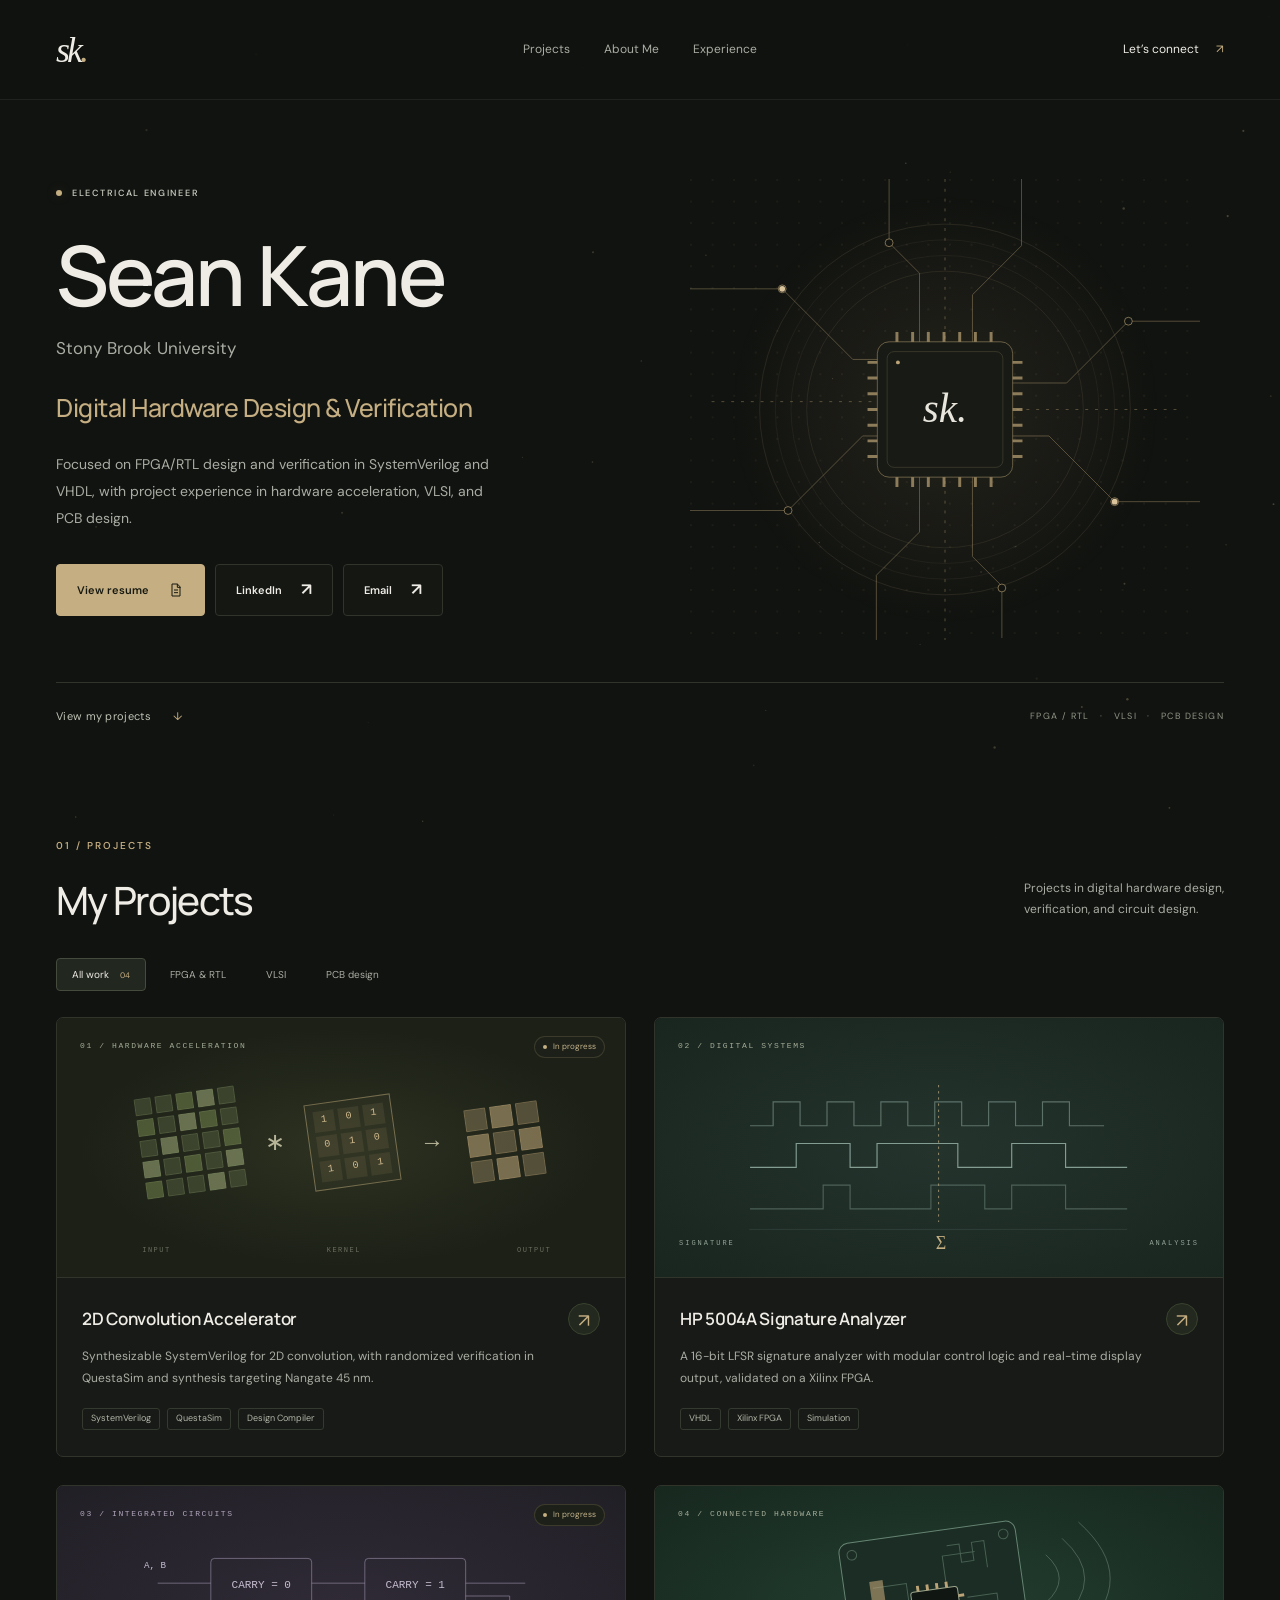
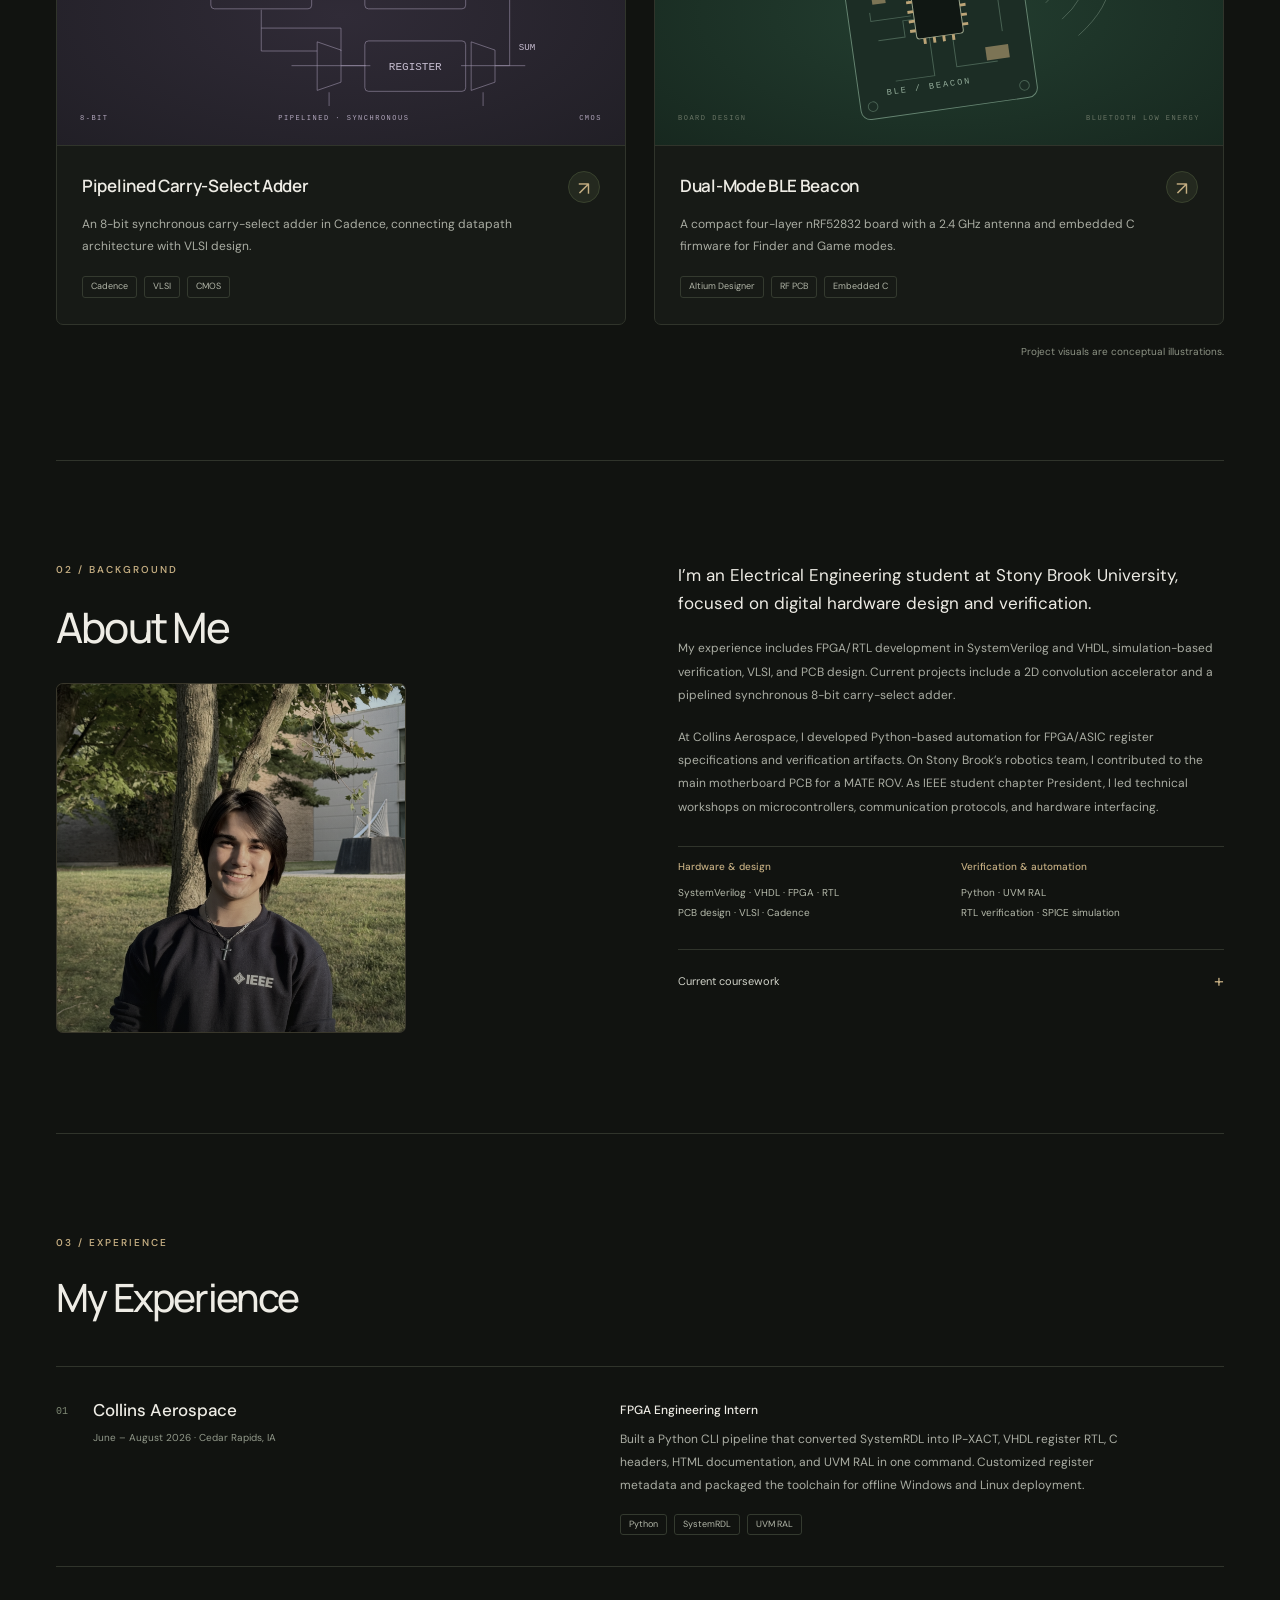
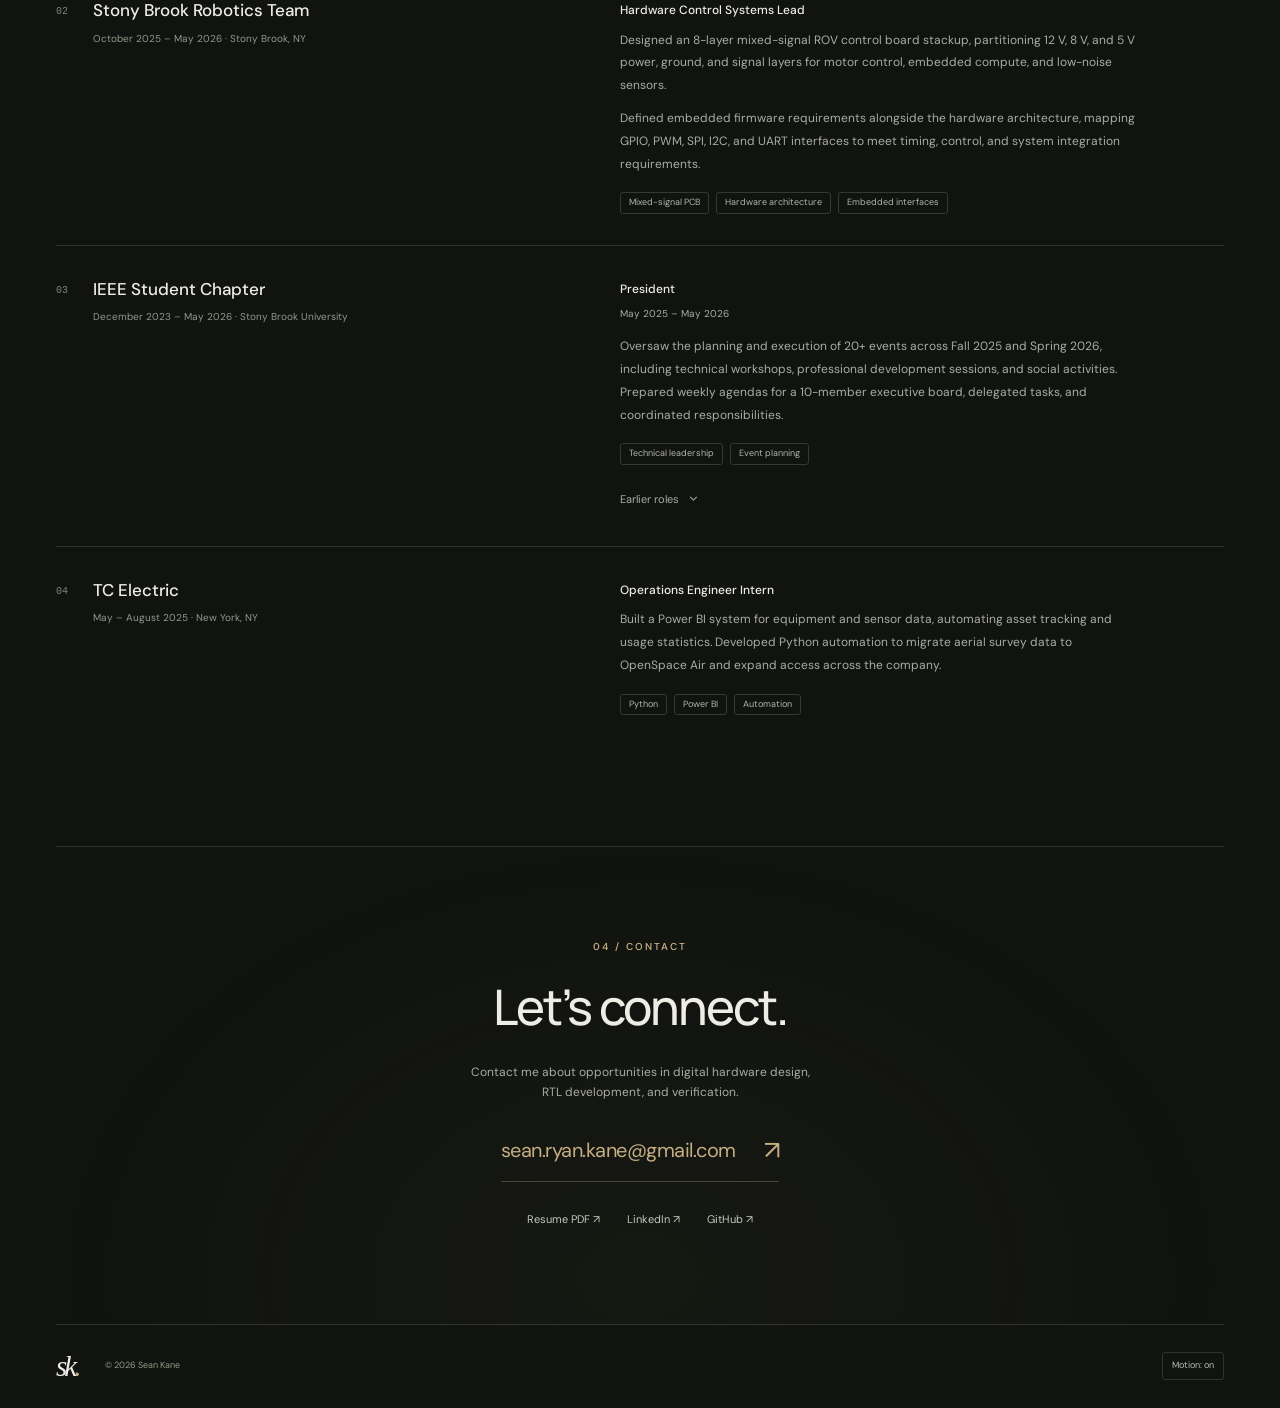
==== index.html @ 0855eb85 "Add About Me portrait, robotics leadership details, and IEEE role history" ====
<!doctype html>
<html lang="en">
<head>
  <meta charset="UTF-8">
  <meta name="viewport" content="width=device-width, initial-scale=1">
  <meta name="theme-color" content="#111310">
  <meta name="description" content="Sean Kane, Electrical Engineering student at Stony Brook University focused on digital hardware design and verification. Projects in FPGA/RTL, SystemVerilog, VHDL, and VLSI.">
  <meta property="og:title" content="Sean Kane | Digital Hardware Design & Verification">
  <meta property="og:description" content="Electrical Engineering student at Stony Brook University. Explore projects and experience in FPGA/RTL design, verification, and VLSI.">
  <meta property="og:type" content="website">
  <meta property="og:url" content="https://kanesea2542.github.io/">
  <link rel="canonical" href="https://kanesea2542.github.io/">
  <title>Sean Kane — Digital Hardware Design & Verification</title>
  <link rel="icon" type="image/svg+xml" href="assets/favicon.svg">
  <link rel="stylesheet" href="styles.css">
  <script src="script.js" defer></script>
</head>
<body>
  <a class="skip-link" href="#main">Skip to content</a>
  <canvas id="particles" aria-hidden="true"></canvas>
  <header class="site-header">
    <a class="wordmark" href="#home" aria-label="Sean Kane, home">sk<span>.</span></a>
    <nav aria-label="Main navigation">
      <a href="#work">Projects</a><a href="#about">About Me</a><a href="#experience">Experience</a>
    </nav>
    <a class="header-contact" href="mailto:sean.ryan.kane@gmail.com">Let’s connect <span aria-hidden="true">↗</span></a>
  </header>
  <main id="main">
    <section class="hero section-shell" id="home" aria-labelledby="hero-title">
      <div class="hero-copy">
        <p class="eyebrow"><span class="status-dot"></span> Electrical Engineer</p>
        <h1 id="hero-title">Sean Kane</h1>
        <p class="hero-university">Stony Brook University</p>
        <p class="hero-focus">Digital Hardware Design &amp; Verification</p>
        <p class="hero-description">Focused on FPGA/RTL design and verification in SystemVerilog and VHDL, with project experience in hardware acceleration, VLSI, and PCB design.</p>
        <div class="hero-actions">
          <a class="button button-primary" href="assets/Sean_Kane_Resume.pdf" target="_blank" rel="noopener">View resume <svg aria-hidden="true" viewBox="0 0 24 24"><path d="M14 3H6v18h12V7l-4-4Z M14 3v5h5 M9 12h6 M9 16h6"/></svg></a>
          <a class="button button-secondary" href="https://www.linkedin.com/in/-sean-kane/" target="_blank" rel="noopener noreferrer">LinkedIn <span aria-hidden="true">↗</span></a>
          <a class="button button-secondary" href="mailto:sean.ryan.kane@gmail.com">Email <span aria-hidden="true">↗</span></a>
        </div>
      </div>
      <div class="hero-art" aria-hidden="true">
        <svg class="chip-art" viewBox="0 0 520 470" fill="none">
          <defs><radialGradient id="halo"><stop stop-color="#bca477" stop-opacity=".12"/><stop offset="1" stop-color="#bca477" stop-opacity="0"/></radialGradient><pattern id="dot-grid" width="22" height="22" patternUnits="userSpaceOnUse"><circle cx="1" cy="1" r=".7" fill="#bca477" opacity=".2"/></pattern></defs>
          <path fill="url(#dot-grid)" d="M0 0h520v470H0z"/><circle cx="260" cy="235" r="220" fill="url(#halo)"/>
          <g stroke="#bca477"><circle cx="260" cy="235" r="189" opacity=".13"/><circle cx="260" cy="235" r="173" opacity=".08"/><circle cx="260" cy="235" r="157" opacity=".08"/><circle cx="260" cy="235" r="141" opacity=".12"/>
          <g opacity=".4"><path d="M0 112h94l72 72h31 M0 338h100l76-76h21 M323 208h61l63-63h73 M323 262h43l67 67h87 M234 172V96l-31-31V0 M288 172v-54l50-50V0 M234 298v62l-44 44v66 M288 298v87l30 30v53"/><path d="M22 227h175 M323 235h177 M260 0v172 M260 298v172" stroke-dasharray="3 7"/></g>
          <g fill="#111310" stroke-opacity=".65"><circle cx="94" cy="112" r="4"/><circle cx="100" cy="338" r="4"/><circle cx="447" cy="145" r="4"/><circle cx="433" cy="329" r="4"/><circle cx="203" cy="65" r="4"/><circle cx="318" cy="417" r="4"/></g>
          <rect x="191" y="166" width="138" height="138" rx="12" fill="#171a15" stroke-opacity=".5"/><rect x="201" y="176" width="118" height="118" rx="7" stroke-opacity=".2"/>
          <path d="M211 156v10m16-10v10m16-10v10m16-10v10m16-10v10m16-10v10m16-10v10 M211 304v10m16-10v10m16-10v10m16-10v10m16-10v10m16-10v10m16-10v10 M181 187h10m-10 16h10m-10 16h10m-10 16h10m-10 16h10m-10 16h10m-10 16h10 M329 187h10m-10 16h10m-10 16h10m-10 16h10m-10 16h10m-10 16h10m-10 16h10" stroke-opacity=".7" stroke-width="3"/>
          <circle cx="212" cy="187" r="2" fill="#bca477" stroke="none"/></g>
          <text x="260" y="248" text-anchor="middle" fill="#e8e5dc" font-family="Georgia,serif" font-size="42" font-style="italic">sk.</text>
          <circle class="signal signal-one" cx="94" cy="112" r="3" fill="#d9c49c"/><circle class="signal signal-two" cx="433" cy="329" r="3" fill="#d9c49c"/>
        </svg>
      </div>
      <div class="hero-bottom"><a href="#work">View my projects <span aria-hidden="true">↓</span></a><span>FPGA / RTL &nbsp; · &nbsp; VLSI &nbsp; · &nbsp; PCB DESIGN</span></div>
    </section>

    <section class="work section-shell section-pad" id="work" aria-labelledby="work-title">
      <div class="section-heading"><div><p class="eyebrow section-index">01 / Projects</p><h2 id="work-title">My Projects</h2></div><p>Projects in digital hardware design,<br class="desktop-break"> verification, and circuit design.</p></div>
      <div class="filters" role="group" aria-label="Filter projects"><button type="button" class="filter active" aria-pressed="true" data-filter="all">All work <span>04</span></button><button type="button" class="filter" aria-pressed="false" data-filter="rtl">FPGA & RTL</button><button type="button" class="filter" aria-pressed="false" data-filter="vlsi">VLSI</button><button type="button" class="filter" aria-pressed="false" data-filter="pcb">PCB design</button></div>
      <p id="filter-status" class="sr-only" aria-live="polite"></p>
      <div class="project-grid">
        <article class="project-card" data-category="rtl">
          <div class="project-visual convolution"><span class="visual-label">01 / HARDWARE ACCELERATION</span><span class="project-status">In progress</span><div class="convolution-diagram" aria-hidden="true"><div class="matrix"><i></i><i></i><i></i><i></i><i></i><i></i><i></i><i></i><i></i><i></i><i></i><i></i><i></i><i></i><i></i><i></i><i></i><i></i><i></i><i></i><i></i><i></i><i></i><i></i><i></i></div><span class="diagram-operator">∗</span><div class="kernel"><i>1</i><i>0</i><i>1</i><i>0</i><i>1</i><i>0</i><i>1</i><i>0</i><i>1</i></div><span class="diagram-operator">→</span><div class="output-matrix"><i></i><i></i><i></i><i></i><i></i><i></i><i></i><i></i><i></i></div></div><div class="visual-footer"><span>INPUT</span><span>KERNEL</span><span>OUTPUT</span></div></div>
          <div class="project-body"><div class="project-title-row"><h3>2D Convolution Accelerator</h3><button class="project-open" data-project="convolution" aria-label="Read about the 2D Convolution Accelerator">↗</button></div><p>Synthesizable SystemVerilog for 2D convolution, with randomized verification in QuestaSim and synthesis targeting Nangate 45 nm.</p><div class="tags"><span>SystemVerilog</span><span>QuestaSim</span><span>Design Compiler</span></div></div>
        </article>
        <article class="project-card" data-category="rtl">
          <div class="project-visual signature"><span class="visual-label">02 / DIGITAL SYSTEMS</span><svg viewBox="0 0 560 230" aria-hidden="true" fill="none"><g stroke="#849d93" stroke-width="1.5"><path d="M35 79h30V48h35v31h35V48h35v31h35V48h35v31h35V48h35v31h35V48h35v31h35V48h35v31h45" opacity=".6"/><path d="M35 133h60V102h70v31h35V102h105v31h70V102h70v31h80"/><path d="M35 187h95v-31h35v31h105v-31h70v31h35v-31h70v31h80" opacity=".45"/></g><path d="M280 26v178" stroke="#bba880" stroke-dasharray="3 5"/><rect x="34" y="213" width="491" height="1" fill="#849d93" opacity=".2"/></svg><div class="wave-label" aria-hidden="true">SIGNATURE <span>Σ</span> ANALYSIS</div></div>
          <div class="project-body"><div class="project-title-row"><h3>HP 5004A Signature Analyzer</h3><button class="project-open" data-project="signature" aria-label="Read about the HP 5004A Signature Analyzer">↗</button></div><p>A 16-bit LFSR signature analyzer with modular control logic and real-time display output, validated on a Xilinx FPGA.</p><div class="tags"><span>VHDL</span><span>Xilinx FPGA</span><span>Simulation</span></div></div>
        </article>
        <article class="project-card" data-category="vlsi">
          <div class="project-visual adder"><span class="visual-label">03 / INTEGRATED CIRCUITS</span><span class="project-status">In progress</span><svg viewBox="0 0 560 240" aria-hidden="true"><g fill="none" stroke="#a59ab5" stroke-opacity=".6"><path d="M80 82h58m110 0h58m110 0h65 M193 111v45h61m-61-25h87v25m-54 16h81m109-76h48v76h-53"/><rect x="138" y="55" width="110" height="55" rx="4"/><rect x="306" y="55" width="110" height="55" rx="4"/><path d="m254 146 26 9v35l-26 9Z m168 0 26 9v35l-26 9Z M280 172h32 M448 172h33 M267 201v15 M435 201v15"/><rect x="306" y="145" width="110" height="55" rx="4"/></g><g fill="#c5bccf" font-family="monospace" font-size="12" text-anchor="middle"><text x="193" y="87">CARRY = 0</text><text x="361" y="87">CARRY = 1</text><text x="361" y="177">REGISTER</text><text x="77" y="65" font-size="10">A, B</text><text x="483" y="155" font-size="10">SUM</text></g></svg><div class="visual-footer"><span>8-BIT</span><span>PIPELINED · SYNCHRONOUS</span><span>CMOS</span></div></div>
          <div class="project-body"><div class="project-title-row"><h3>Pipelined Carry-Select Adder</h3><button class="project-open" data-project="adder" aria-label="Read about the Pipelined Carry-Select Adder">↗</button></div><p>An 8-bit synchronous carry-select adder in Cadence, connecting datapath architecture with VLSI design.</p><div class="tags"><span>Cadence</span><span>VLSI</span><span>CMOS</span></div></div>
        </article>
        <article class="project-card" data-category="pcb">
          <div class="project-visual beacon"><span class="visual-label">04 / CONNECTED HARDWARE</span><svg viewBox="0 0 560 260" fill="none" aria-hidden="true"><g transform="translate(187 35) rotate(-8 90 95)"><rect width="185" height="185" rx="10" fill="#1c2d25" stroke="#668572"/><g stroke="#668572" opacity=".6"><path d="M30 50h35v20h26 M28 105h28V88h28 M105 100v43h43 M106 54V27h34 M126 73h31v40 M81 105v44H40 M65 84H23v-9 M151 45V17h-13v19h-13V17h-13"/><circle cx="13" cy="13" r="5"/><circle cx="172" cy="13" r="5"/><circle cx="13" cy="172" r="5"/><circle cx="172" cy="172" r="5"/></g><rect x="68" y="60" width="49" height="49" rx="3" fill="#101713" stroke="#9ca68d"/><path d="M76 54v6m10-6v6m10-6v6m10-6v6 M76 109v6m10-6v6m10-6v6m10-6v6 M62 70h6m-6 10h6m-6 10h6m-6 10h6 M117 70h6m-6 10h6m-6 10h6m-6 10h6" stroke="#bca477" stroke-width="3"/><rect x="27" y="43" width="14" height="24" fill="#bca477" opacity=".6"/><rect x="137" y="127" width="24" height="14" fill="#bca477" opacity=".6"/><text x="29" y="162" fill="#91aa98" font-family="monospace" font-size="9" letter-spacing="2">BLE / BEACON</text></g><g stroke="#91aa98" opacity=".4"><path d="M391 59q28 25 0 50 M408 42q47 42 0 84 M425 25q66 59 0 118"/></g></svg><div class="visual-footer"><span>BOARD DESIGN</span><span>BLUETOOTH LOW ENERGY</span></div></div>
          <div class="project-body"><div class="project-title-row"><h3>Dual-Mode BLE Beacon</h3><button class="project-open" data-project="beacon" aria-label="Read about the Dual-Mode BLE Beacon">↗</button></div><p>A compact four-layer nRF52832 board with a 2.4 GHz antenna and embedded C firmware for Finder and Game modes.</p><div class="tags"><span>Altium Designer</span><span>RF PCB</span><span>Embedded C</span></div></div>
        </article>
      </div>
      <p class="work-note">Project visuals are conceptual illustrations.</p>
    </section>

    <section class="about section-shell section-pad" id="about" aria-labelledby="about-title">
      <div class="about-title"><p class="eyebrow section-index">02 / Background</p><h2 id="about-title">About Me</h2><figure class="about-portrait"><img src="assets/sean-kane.jpg" alt="Sean Kane wearing an IEEE sweatshirt on campus" width="3040" height="3024" loading="lazy" decoding="async"></figure></div>
      <div class="about-copy"><p class="about-lead">I’m an Electrical Engineering student at Stony Brook University, focused on digital hardware design and verification.</p><p>My experience includes FPGA/RTL development in SystemVerilog and VHDL, simulation-based verification, VLSI, and PCB design. Current projects include a 2D convolution accelerator and a pipelined synchronous 8-bit carry-select adder.</p><p>At Collins Aerospace, I developed Python-based automation for FPGA/ASIC register specifications and verification artifacts. On Stony Brook’s robotics team, I contributed to the main motherboard PCB for a MATE ROV. As IEEE student chapter President, I led technical workshops on microcontrollers, communication protocols, and hardware interfacing.</p><div class="skill-groups"><div><h3>Hardware & design</h3><p>SystemVerilog · VHDL · FPGA · RTL<br>PCB design · VLSI · Cadence</p></div><div><h3>Verification & automation</h3><p>Python · UVM RAL<br>RTL verification · SPICE simulation</p></div></div><details class="coursework"><summary>Current coursework <span aria-hidden="true">+</span></summary><p>My current coursework is expanding my experience in SystemVerilog RTL design and verification, hardware acceleration, transistor-level CMOS design, SPICE simulation, low-power design, datapath and memory design, and VLSI design methodologies.</p></details></div>
    </section>

    <section class="experience section-shell section-pad" id="experience" aria-labelledby="experience-title"><div class="section-heading"><div><p class="eyebrow section-index">03 / Experience</p><h2 id="experience-title">My Experience</h2></div></div><div class="experience-list">
      <article class="experience-item"><div class="experience-org"><span class="experience-number">01</span><h3>Collins Aerospace<span>June – August 2026 · Cedar Rapids, IA</span></h3></div><div><h4>FPGA Engineering Intern</h4><p>Built a Python CLI pipeline that converted SystemRDL into IP-XACT, VHDL register RTL, C headers, HTML documentation, and UVM RAL in one command. Customized register metadata and packaged the toolchain for offline Windows and Linux deployment.</p><div class="tags"><span>Python</span><span>SystemRDL</span><span>UVM RAL</span></div></div></article>
      <article class="experience-item"><div class="experience-org"><span class="experience-number">02</span><h3>Stony Brook Robotics Team<span>October 2025 – May 2026 · Stony Brook, NY</span></h3></div><div><h4>Hardware Control Systems Lead</h4><p>Designed an 8-layer mixed-signal ROV control board stackup, partitioning 12 V, 8 V, and 5 V power, ground, and signal layers for motor control, embedded compute, and low-noise sensors.</p><p class="experience-detail">Defined embedded firmware requirements alongside the hardware architecture, mapping GPIO, PWM, SPI, I2C, and UART interfaces to meet timing, control, and system integration requirements.</p><div class="tags"><span>Mixed-signal PCB</span><span>Hardware architecture</span><span>Embedded interfaces</span></div></div></article>
      <article class="experience-item"><div class="experience-org"><span class="experience-number">03</span><h3>IEEE Student Chapter<span>December 2023 – May 2026 · Stony Brook University</span></h3></div><div><h4>President</h4><p class="position-period">May 2025 – May 2026</p><p>Oversaw the planning and execution of 20+ events across Fall 2025 and Spring 2026, including technical workshops, professional development sessions, and social activities. Prepared weekly agendas for a 10-member executive board, delegated tasks, and coordinated responsibilities.</p><div class="tags"><span>Technical leadership</span><span>Event planning</span></div><details class="role-history"><summary>Earlier roles <svg viewBox="0 0 16 16" aria-hidden="true"><path d="m4 6 4 4 4-4"/></svg></summary><ol aria-label="Earlier IEEE roles, most recent first"><li><span>Vice President</span><span class="role-period">February 2025 – May 2025</span><p>Coordinated technical setup, scheduling, and logistics for the Spring 2025 IEEE Region 1 &amp; Region 2 Student Activities Conference with approximately 300 attendees. Helped prepare and review weekly board agendas.</p></li><li><span>Treasurer</span><span class="role-period">May 2024 – February 2025</span><p>Managed a club budget of over $3,700 from student government and industry sponsors. Maintained transaction records, prepared financial statements and invoice requests, and supported technical and professional events.</p></li><li><span>Freshman Representative</span><span class="role-period">December 2023 – May 2024</span><p>Represented first-year students at weekly executive board meetings and helped organize campus events. Facilitated a social event with over 40 attendees and participated in electrical engineering workshops.</p></li></ol></details></div></article>
      <article class="experience-item"><div class="experience-org"><span class="experience-number">04</span><h3>TC Electric<span>May – August 2025 · New York, NY</span></h3></div><div><h4>Operations Engineer Intern</h4><p>Built a Power BI system for equipment and sensor data, automating asset tracking and usage statistics. Developed Python automation to migrate aerial survey data to OpenSpace Air and expand access across the company.</p><div class="tags"><span>Python</span><span>Power BI</span><span>Automation</span></div></div></article>
    </div></section>

    <section class="contact section-shell section-pad" id="contact" aria-labelledby="contact-title"><p class="eyebrow section-index">04 / Contact</p><h2 id="contact-title">Let’s connect.</h2><p>Contact me about opportunities in digital hardware design,<br>RTL development, and verification.</p><a class="contact-email" href="mailto:sean.ryan.kane@gmail.com">sean.ryan.kane@gmail.com <span aria-hidden="true">↗</span></a><div class="contact-links"><a href="assets/Sean_Kane_Resume.pdf" target="_blank" rel="noopener">Resume PDF ↗</a><a href="https://www.linkedin.com/in/-sean-kane/" target="_blank" rel="noopener noreferrer">LinkedIn ↗</a><a href="https://github.com/kanesea2542" target="_blank" rel="noopener noreferrer">GitHub ↗</a></div></section>
  </main>
  <footer class="site-footer section-shell"><a class="wordmark" href="#home" aria-label="Back to top">sk<span>.</span></a><span>© <span id="year">2026</span> Sean Kane</span><div class="footer-end"><button id="motion-toggle" type="button" aria-pressed="false">Motion: on</button></div></footer>
  <dialog id="project-dialog" aria-labelledby="dialog-title"><div class="dialog-content"><button class="dialog-close" aria-label="Close project details">×</button><p class="eyebrow" id="dialog-category"></p><h2 id="dialog-title"></h2><p id="dialog-description"></p><div id="dialog-details"></div><a class="button button-primary" href="mailto:sean.ryan.kane@gmail.com?subject=Let%27s%20talk%20about%20your%20projects">Ask me about this project <span aria-hidden="true">↗</span></a></div></dialog>
</body>
</html>
---- styles.css ----
@import url('https://fonts.googleapis.com/css2?family=DM+Sans:wght@400;450;500;550;600;650;700&family=Manrope:wght@400;500;600;650;700;750;800&display=swap');

:root{color-scheme:dark;--bg:#111310;--surface:#181b17;--text:#eeece5;--muted:#aaaDA3;--gold:#c5ae82;--line:#30342b;--serif:Georgia,'Times New Roman',serif;--sans:'DM Sans',sans-serif;--heading:'Manrope',var(--sans)}
.hero #hero-title{font-size:clamp(52px,6.5vw,88px);letter-spacing:-3px;line-height:1.1}.hero-university{font-size:17px;color:var(--muted);margin-top:14px}.hero-focus{font-family:var(--heading);font-size:clamp(19px,2vw,25px);font-weight:500;line-height:1.45;letter-spacing:-.5px;color:var(--gold);margin-top:27px}
.about-portrait{position:relative;margin:30px 0 0;width:min(100%,350px);aspect-ratio:1;overflow:hidden;border:1px solid #c5ae8230;border-radius:7px;background:var(--surface)}.about-portrait img{display:block;width:100%;height:100%;object-fit:cover;object-position:50% 58%;filter:saturate(.6) brightness(.86);transform:scale(1.1)}.about-portrait::after{content:'';position:absolute;inset:0;pointer-events:none;background:linear-gradient(180deg,#11131008 55%,#11131065 100%);box-shadow:inset 0 0 35px #11131025}.experience-detail{margin-top:10px}.role-history{margin-top:18px;max-width:400px}.role-history summary{display:flex;align-items:center;gap:8px;width:fit-content;min-height:32px;cursor:pointer;list-style:none;font-size:11px;color:var(--muted)}.role-history summary::-webkit-details-marker{display:none}.role-history summary:hover{color:var(--gold)}.role-history summary svg{width:13px;height:13px;fill:none;stroke:currentColor;stroke-width:1.3;transition:transform .2s}.role-history[open] summary svg{transform:rotate(180deg)}.role-history ol{list-style:none;margin:13px 0 2px 5px;padding:0 0 0 19px;border-left:1px solid var(--line)}.role-history li{position:relative;display:flex;flex-wrap:wrap;justify-content:space-between;gap:4px 14px;margin-bottom:16px;font-size:11px;color:#c5c9bb}.role-history li:last-child{margin-bottom:0}.role-history li::before{content:'';position:absolute;left:-23px;top:7px;width:5px;height:5px;border-radius:50%;background:#8f8469;box-shadow:0 0 0 3px var(--bg)}.role-period{font-size:10px;color:var(--muted)}
*{box-sizing:border-box}html{scroll-behavior:smooth;scroll-padding-top:100px}body{margin:0;background:var(--bg);color:var(--text);font-family:var(--sans);font-size:15px;line-height:1.7;-webkit-font-smoothing:antialiased}button,a{-webkit-tap-highlight-color:transparent}a{color:inherit;text-decoration:none}button{font:inherit;color:inherit;cursor:pointer}button,a,summary{touch-action:manipulation}button{border:0}button:focus-visible,a:focus-visible,summary:focus-visible{outline:2px solid var(--gold);outline-offset:6px}::selection{background:#c5ae8240;color:#fff}h1,h2,h3,h4,p{margin:0}h1,h2,h3,h4{line-height:1.2}em{font-family:var(--serif);font-weight:400;color:var(--gold)}[hidden]{display:none!important}.section-shell{width:min(1180px,calc(100% - 112px));margin-inline:auto}.section-pad{padding-block:100px}.eyebrow{font-size:10px;font-weight:550;letter-spacing:2px;text-transform:uppercase}.section-index{color:var(--gold);margin-bottom:23px}.sr-only{position:absolute;width:1px;height:1px;padding:0;margin:-1px;overflow:hidden;clip:rect(0,0,0,0);white-space:nowrap;border:0}.skip-link{position:fixed;top:12px;left:12px;z-index:20;background:var(--gold);color:var(--bg);padding:12px 20px;transform:translateY(-160%)}.skip-link:focus{transform:translateY(0)}#particles{position:fixed;inset:0;width:100%;height:100%;pointer-events:none;z-index:-1}.site-header{height:100px;max-width:1400px;padding:0 56px;margin:auto;display:flex;align-items:center;justify-content:space-between;border-bottom:1px solid #30342b85;background:#111310e8}.wordmark{font-family:var(--serif);font-style:italic;font-size:36px;line-height:1;letter-spacing:-3px}.wordmark span{color:var(--gold)}.site-header nav{display:flex;gap:34px;margin-left:70px;font-size:12px;color:var(--muted)}.site-header nav a:hover,.header-contact:hover{color:var(--gold)}.header-contact{font-size:12px}.header-contact span{margin-left:14px;color:var(--gold)}
.hero{min-height:650px;display:grid;grid-template-columns:1.15fr 1fr;align-items:center;column-gap:20px;padding-top:76px}.hero-copy{position:relative;z-index:1;padding-bottom:38px}.hero .eyebrow{display:flex;align-items:center;font-size:9px;letter-spacing:1.7px;gap:10px;color:#c3c6ba;margin-bottom:28px}.status-dot{width:6px;height:6px;border-radius:50%;background:var(--gold);box-shadow:0 0 12px #c5ae8235}.eyebrow-divider{margin-inline:4px;color:#606456}h1{font-family:var(--heading);font-size:clamp(48px,5.5vw,77px);font-weight:550;line-height:1.13;letter-spacing:-4px}h1 em{font-size:1.13em;letter-spacing:-4px}.hero-description{margin-top:25px;max-width:445px;color:var(--muted);font-size:14px;line-height:1.9}.hero-actions{display:flex;flex-wrap:wrap;gap:10px;margin-top:33px}.button{display:inline-flex;justify-content:center;align-items:center;gap:19px;padding:12px 20px;border:1px solid var(--line);border-radius:4px;font-size:11px;font-weight:600;line-height:1.5;transition:background .2s,transform .2s,border-color .2s}.button:hover{transform:translateY(-2px);border-color:var(--gold)}.button-primary{background:var(--gold);color:#171910;border-color:var(--gold)}.button-primary:hover{background:#dbc69f}.button-secondary{background:#151713}.button svg{width:16px;height:16px;fill:none;stroke:currentColor;stroke-width:1.5}.button span{font-size:17px}.hero-art{align-self:center;margin-top:-20px;max-width:510px}.art-coordinates{display:flex;justify-content:space-between;color:#73796b;font-family:monospace;font-size:8px;letter-spacing:1.5px;margin-inline:25px}.art-coordinates span{font-size:7px}.chip-art{width:100%;display:block;margin-block:-8px}.art-caption{display:flex;align-items:center;justify-content:space-between;font-family:var(--serif);font-style:italic;font-size:15px;color:#959b8b;margin:0 25px}.tiny-cross{font-family:monospace;font-style:normal;font-size:19px;color:#646f58}.signal{animation:signal-pulse 5s ease-in-out infinite}.signal-two{animation-delay:2.5s}@keyframes signal-pulse{0%,100%{opacity:.2}50%{opacity:1}}.hero-bottom{grid-column:1/-1;align-self:end;display:flex;align-items:center;justify-content:space-between;border-top:1px solid var(--line);padding:24px 0;color:#919787;font-size:9px;letter-spacing:1.4px}.hero-bottom a{letter-spacing:.3px;font-size:11px;color:#c0c3b6}.hero-bottom a span{color:var(--gold);margin-left:19px}.hero-bottom a:hover{color:var(--gold)}
.section-heading{display:flex;align-items:end;justify-content:space-between;gap:30px}.section-heading h2,.about h2{font-family:var(--heading);font-weight:500;font-size:39px;letter-spacing:-1.8px}.section-heading>p{font-size:12px;line-height:1.8;color:var(--muted);padding-bottom:3px}.work{padding-top:87px}.filters{display:flex;gap:8px;margin:34px 0 26px}.filter{background:transparent;border:1px solid transparent;padding:7px 15px;border-radius:4px;color:var(--muted);font-size:10px}.filter span{font-size:8px;margin-left:8px;color:var(--gold)}.filter:hover{color:var(--text);background:#242820}.filter.active{border-color:#454b3d;background:#22271f;color:var(--text)}.project-grid{display:grid;grid-template-columns:1fr 1fr;gap:28px}.project-card{border:1px solid var(--line);border-radius:7px;overflow:hidden;background:#171a16;transition:border-color .2s,transform .25s}.project-card:hover{border-color:#636a55;transform:translateY(-3px)}.project-visual{height:260px;position:relative;overflow:hidden;border-bottom:1px solid var(--line)}.visual-label{position:absolute;left:23px;top:21px;font-family:monospace;font-size:8px;letter-spacing:1.6px;color:#a5ac97;z-index:1}.project-status{position:absolute;right:20px;top:18px;border:1px solid #71674a60;border-radius:30px;padding:3px 8px;color:#c6b38c;font-size:8px;background:#1c2018;z-index:1}.project-status:before{content:'';display:inline-block;width:4px;height:4px;background:var(--gold);border-radius:50%;margin-right:6px;vertical-align:middle}.convolution{background:radial-gradient(ellipse at center,#2d3221 0%,#1c2017 65%)}.convolution-diagram{height:215px;display:flex;align-items:center;justify-content:center;gap:24px;padding-top:33px}.matrix,.kernel,.output-matrix{display:grid;gap:4px;transform:rotate(-8deg)}.matrix{grid-template-columns:repeat(5,17px)}.matrix i{width:17px;height:17px;background:#56604080;border:1px solid #7c896148;border-radius:1px}.matrix i:nth-child(3n){background:#879b5970}.matrix i:nth-child(4n){background:#b9c68d75}.kernel{grid-template-columns:repeat(3,21px);transform:rotate(-8deg);border:1px solid #bda97b80;padding:7px;background:#bda97b08}.kernel i{font-family:monospace;font-style:normal;font-size:10px;text-align:center;height:21px;background:#bba2751c;color:#d0ba8e}.output-matrix{grid-template-columns:repeat(3,22px)}.output-matrix i{width:22px;height:22px;background:#bca47755;border:1px solid #bca47745;border-radius:1px}.output-matrix i:nth-child(2n){background:#bca47790}.diagram-operator{color:#b6b397;font-size:24px;font-family:var(--serif)}.visual-footer{position:absolute;bottom:20px;left:23px;right:23px;display:flex;justify-content:space-between;gap:8px;font-family:monospace;font-size:7px;color:#a5ac978f;letter-spacing:1.5px}.convolution .visual-footer{left:15%;right:13%}.signature{background:radial-gradient(ellipse at center,#24342d,#19251f)}.signature svg{position:absolute;top:47px;left:5%;width:90%;height:177px}.wave-label{position:absolute;bottom:18px;left:24px;right:24px;display:flex;justify-content:space-between;align-items:center;font-family:monospace;font-size:7px;letter-spacing:2px;color:#91a296}.wave-label span{font-family:var(--serif);font-size:18px;color:var(--gold)}.adder{background:radial-gradient(ellipse at center,#302b37,#211f26)}.adder>svg{width:100%;height:220px;margin-top:22px}.adder .visual-label,.adder .visual-footer{color:#b1a6bc}.beacon{background:radial-gradient(ellipse at center,#233e30,#17281f)}.beacon>svg{width:100%;height:250px;margin-top:12px}.project-body{padding:25px 25px 26px}.project-title-row{display:flex;justify-content:space-between;align-items:center;gap:15px}.project-title-row h3{font-family:var(--heading);font-size:17px;font-weight:600;letter-spacing:-.3px}.project-open{display:grid;place-items:center;flex:0 0 32px;height:32px;background:#24291f;border:1px solid #39422e;border-radius:50%;color:var(--gold);font-size:19px;transition:background .2s}.project-open:hover{background:#3a442f}.project-body>p{font-size:12px;line-height:1.85;color:var(--muted);margin:10px 28px 19px 0;min-height:44px}.tags{display:flex;flex-wrap:wrap;gap:7px}.tags span{font-size:9px;color:#b2b6a8;border:1px solid #343a2f;border-radius:3px;padding:3px 8px;line-height:1.5}.work-note{margin-top:18px;font-size:10px;color:#8e9485;text-align:right}
.about{display:grid;grid-template-columns:1fr 1fr;gap:75px;border-block:1px solid var(--line)}.about h2{font-size:42px;line-height:1.25}.record-note{display:flex;align-items:center;gap:17px;margin-top:45px}.mini-record{display:grid;place-items:center;width:60px;height:60px;border-radius:50%;background:repeating-radial-gradient(circle,#242821 0,#242821 1px,#161914 2px,#161914 4px);border:1px solid #353b2e;flex-shrink:0}.mini-record span{display:grid;place-items:center;width:22px;height:22px;background:var(--gold);border-radius:50%;font-family:var(--serif);font-style:italic;font-size:11px;color:#292b21;letter-spacing:-1px}.record-note p{font-size:11px;color:#c0c4b5}.record-note p span{display:block;font-size:10px;color:#919987;margin-top:3px}.about-copy>p{font-size:12px;color:var(--muted);line-height:1.95;margin-bottom:18px}.about-copy .about-lead{font-size:17px;color:var(--text);line-height:1.7;margin-bottom:19px}.skill-groups{display:grid;grid-template-columns:1fr 1fr;gap:20px;padding-top:14px;margin-top:27px;border-top:1px solid var(--line)}.skill-groups h3{font-size:10px;font-weight:500;color:var(--gold);margin-bottom:10px}.skill-groups p{font-size:10px;color:#b5baab;line-height:2}.coursework{border-top:1px solid var(--line);margin-top:26px;padding-top:16px}.coursework summary{cursor:pointer;font-size:11px;color:#d0d2c8;list-style:none;display:flex;justify-content:space-between;align-items:center}.coursework summary::-webkit-details-marker{display:none}.coursework summary span{font-size:18px;color:var(--gold)}.coursework[open] summary span{transform:rotate(45deg)}.coursework p{font-size:12px;color:var(--muted);margin-top:15px;line-height:1.8}.experience-list{margin-top:45px}.experience-item{display:grid;grid-template-columns:1fr 1.2fr;gap:60px;border-top:1px solid var(--line);padding-block:31px}.experience-org{display:flex;gap:25px}.experience-number{font-family:monospace;font-size:10px;color:#7d8773;padding-top:5px}.experience-org h3{font-size:17px;font-weight:500;line-height:1.5}.experience-org h3 span{display:block;color:#92998a;font-size:10px;font-weight:400;margin-top:7px}.experience-item h4{font-size:12px;font-weight:500;margin:5px 0 11px}.experience-item p{font-size:12px;line-height:1.9;color:var(--muted);max-width:520px}.experience-item .tags{margin-top:17px}.contact{border-top:1px solid var(--line);text-align:center;position:relative;padding-block:91px 95px;background:radial-gradient(ellipse at 50% 90%,#33372128,transparent 70%)}.contact h2{font-family:var(--heading);font-size:49px;letter-spacing:-2px;font-weight:500;line-height:1.2}.contact>p:not(.eyebrow){font-size:12px;color:var(--muted);margin:25px 0}.contact-email{display:inline-flex;align-items:center;gap:28px;font-size:20px;letter-spacing:-.5px;color:var(--gold);padding-bottom:9px;border-bottom:1px solid #c5ae8250}.contact-email:hover{color:#ebd6ac}.contact-email span{font-size:26px}.contact-links{display:flex;justify-content:center;gap:27px;margin-top:28px;color:#c5c9bb;font-size:11px}.contact-links a:hover{color:var(--gold)}.site-footer{border-top:1px solid var(--line);padding-block:27px;display:flex;align-items:center;gap:27px;font-size:9px;color:#939b88}.site-footer .wordmark{font-size:29px;color:var(--text)}.footer-end{margin-left:auto;display:flex;align-items:center;gap:22px}#motion-toggle{font-size:9px;background:transparent;border:1px solid var(--line);border-radius:3px;padding:5px 9px;color:#b9beaf}.motion-paused .signal{animation-play-state:paused}dialog{color:var(--text);background:#1b1f18;border:1px solid #59614c;border-radius:12px;width:min(620px,calc(100% - 32px));max-height:85vh;padding:0;box-shadow:0 20px 100px #0008}dialog::backdrop{background:#070a07c9;backdrop-filter:blur(6px)}.dialog-content{padding:45px;position:relative}.dialog-close{position:absolute;right:15px;top:10px;background:transparent;font-size:29px;color:var(--muted);width:40px;height:40px}.dialog-content .eyebrow{color:var(--gold);margin-bottom:18px}.dialog-content h2{font-family:var(--heading);font-size:30px;font-weight:500;letter-spacing:-1px;margin-bottom:22px}.dialog-content p{font-size:13px;color:var(--muted);line-height:1.9}.dialog-content h3{font-size:12px;color:var(--gold);margin:25px 0 10px}.dialog-content .button{margin-top:30px}.dialog-content .project-state{font-size:10px;margin-bottom:20px;color:var(--gold)}body:has(dialog[open]){overflow:hidden}
@media(min-width:1500px){.hero{min-height:730px}.hero-art{max-width:550px}.project-visual{height:285px}.convolution-diagram{height:240px}.signature svg{top:58px}.adder>svg{height:245px}.beacon>svg{height:270px}}
@media(max-width:1050px){.section-shell{width:calc(100% - 72px)}.site-header{padding-inline:36px}.hero{column-gap:0;min-height:620px}h1{font-size:59px;letter-spacing:-3px}.hero .eyebrow{font-size:8px;letter-spacing:1px;gap:7px}.hero-actions{gap:7px}.button{padding:11px 15px;gap:13px}.section-heading h2{font-size:34px}.about{gap:45px}.about h2{font-size:36px}.convolution-diagram{gap:17px}.matrix{grid-template-columns:repeat(5,14px)}.matrix i{width:14px;height:14px}.project-title-row h3{font-size:15px}.project-visual{height:240px}.project-body{padding:20px}.visual-label{font-size:7px;left:20px;letter-spacing:1px}.convolution-diagram{height:195px}.beacon>svg{height:225px}.adder>svg{height:205px}.signature svg{top:41px;height:160px}.experience-item{gap:40px}.art-coordinates{font-size:7px;letter-spacing:.7px}}
@media(max-width:760px){.section-shell{width:calc(100% - 40px)}.section-pad{padding-block:65px}.site-header{height:78px;padding-inline:24px}.site-header nav{gap:20px;margin-left:0;font-size:11px}.header-contact{font-size:0}.header-contact span{font-size:21px;margin-left:0}.wordmark{font-size:32px}.hero{padding-top:52px;grid-template-columns:1fr;min-height:auto}.hero-copy{padding-bottom:0}.hero .eyebrow{font-size:8px;letter-spacing:1.15px;margin-bottom:25px}h1{font-size:clamp(49px,10vw,74px);letter-spacing:-3px}.hero-description{font-size:13px;max-width:420px;margin-top:24px}.hero-actions{margin-top:26px;gap:10px}.button{font-size:11px;padding:12px 17px}.hero-art{width:100%;max-width:400px;margin:38px auto 30px}.chip-art{margin-block:-16px}.art-coordinates{margin-inline:20px}.art-caption{font-size:13px}.hero-bottom{padding-block:21px}.hero-bottom>span{font-size:7px;letter-spacing:.7px}.hero-bottom a{font-size:10px}.hero-bottom a span{margin-left:8px}.section-heading{align-items:start;flex-direction:column;gap:18px}.section-heading h2,.about h2{font-size:34px;letter-spacing:-1.4px}.section-heading>p{font-size:12px}.desktop-break{display:none}.section-index{font-size:9px;margin-bottom:17px}.filters{margin-top:27px;gap:3px;flex-wrap:wrap}.filter{padding:7px 11px;font-size:10px}.project-grid{gap:22px;grid-template-columns:1fr}.project-visual{height:260px}.project-body{padding:22px}.project-title-row h3{font-size:17px}.project-body>p{min-height:auto;margin-right:0;font-size:12px}.convolution-diagram{height:220px;gap:24px}.matrix{grid-template-columns:repeat(5,17px)}.matrix i{width:17px;height:17px}.signature svg{top:45px;height:180px}.beacon>svg{height:250px}.adder>svg{height:225px}.visual-label{font-size:8px}.about{grid-template-columns:1fr;gap:34px}.record-note{margin-top:25px}.about-copy .about-lead{font-size:17px}.about-copy>p{font-size:13px}.skill-groups p{font-size:11px}.experience-list{margin-top:30px}.experience-item{grid-template-columns:1fr;gap:21px;padding-block:28px}.experience-item>div:last-child{padding-left:39px}.experience-org{gap:25px}.experience-org h3{font-size:18px}.experience-org h3 span{margin-top:2px}.experience-item h4{font-size:13px}.contact h2{font-size:36px;letter-spacing:-1.5px}.contact-email{font-size:17px;gap:18px}.site-footer{flex-wrap:wrap;gap:18px;padding-block:24px}.footer-end{width:100%;margin-left:0;justify-content:space-between}.dialog-content{padding:40px 25px 28px}.dialog-content h2{font-size:26px}}
@media(max-width:380px){.hero .eyebrow{font-size:7px;gap:5px}.button{padding:11px 12px;gap:10px}.hero-bottom>span{font-size:6px}.convolution-diagram{gap:15px}.matrix{grid-template-columns:repeat(5,14px)}.matrix i{width:14px;height:14px}.kernel{grid-template-columns:repeat(3,17px)}.project-title-row h3{font-size:15px}.contact-email{font-size:15px}.skill-groups{gap:12px}}
@media(prefers-reduced-motion:reduce){html{scroll-behavior:auto}*,*::before,*::after{animation:none!important;transition:none!important}}
@media(max-width:760px){.convolution-diagram{gap:14px}.matrix{grid-template-columns:repeat(5,14px)}.matrix i{width:14px;height:14px}.kernel{grid-template-columns:repeat(3,17px)}}
@media(max-width:380px){.convolution-diagram{gap:10px}.matrix{grid-template-columns:repeat(5,12px)}.matrix i{width:12px;height:12px}.kernel{grid-template-columns:repeat(3,15px)}.output-matrix{grid-template-columns:repeat(3,18px)}.output-matrix i{width:18px;height:18px}}
.project-visual{container-type:inline-size}
@container(max-width:450px){.convolution-diagram{gap:12px}.matrix{grid-template-columns:repeat(5,12px)}.matrix i{width:12px;height:12px}.kernel{grid-template-columns:repeat(3,15px)}.output-matrix{grid-template-columns:repeat(3,18px)}.output-matrix i{width:18px;height:18px}.diagram-operator{font-size:20px}}
@container(max-width:320px){.convolution-diagram{gap:8px}.matrix{grid-template-columns:repeat(5,10px)}.matrix i{width:10px;height:10px}.kernel{grid-template-columns:repeat(3,12px)}.output-matrix{grid-template-columns:repeat(3,15px)}.output-matrix i{width:15px;height:15px}}
@media(max-width:760px){.site-header nav{gap:14px;font-size:10px}.hero-university{font-size:16px}.hero-focus{margin-top:23px}}
.experience-item .position-period{font-size:10px;color:var(--muted);margin:-3px 0 12px}.experience-item .role-history p{flex-basis:100%;font-size:11px;line-height:1.8;margin-top:3px}
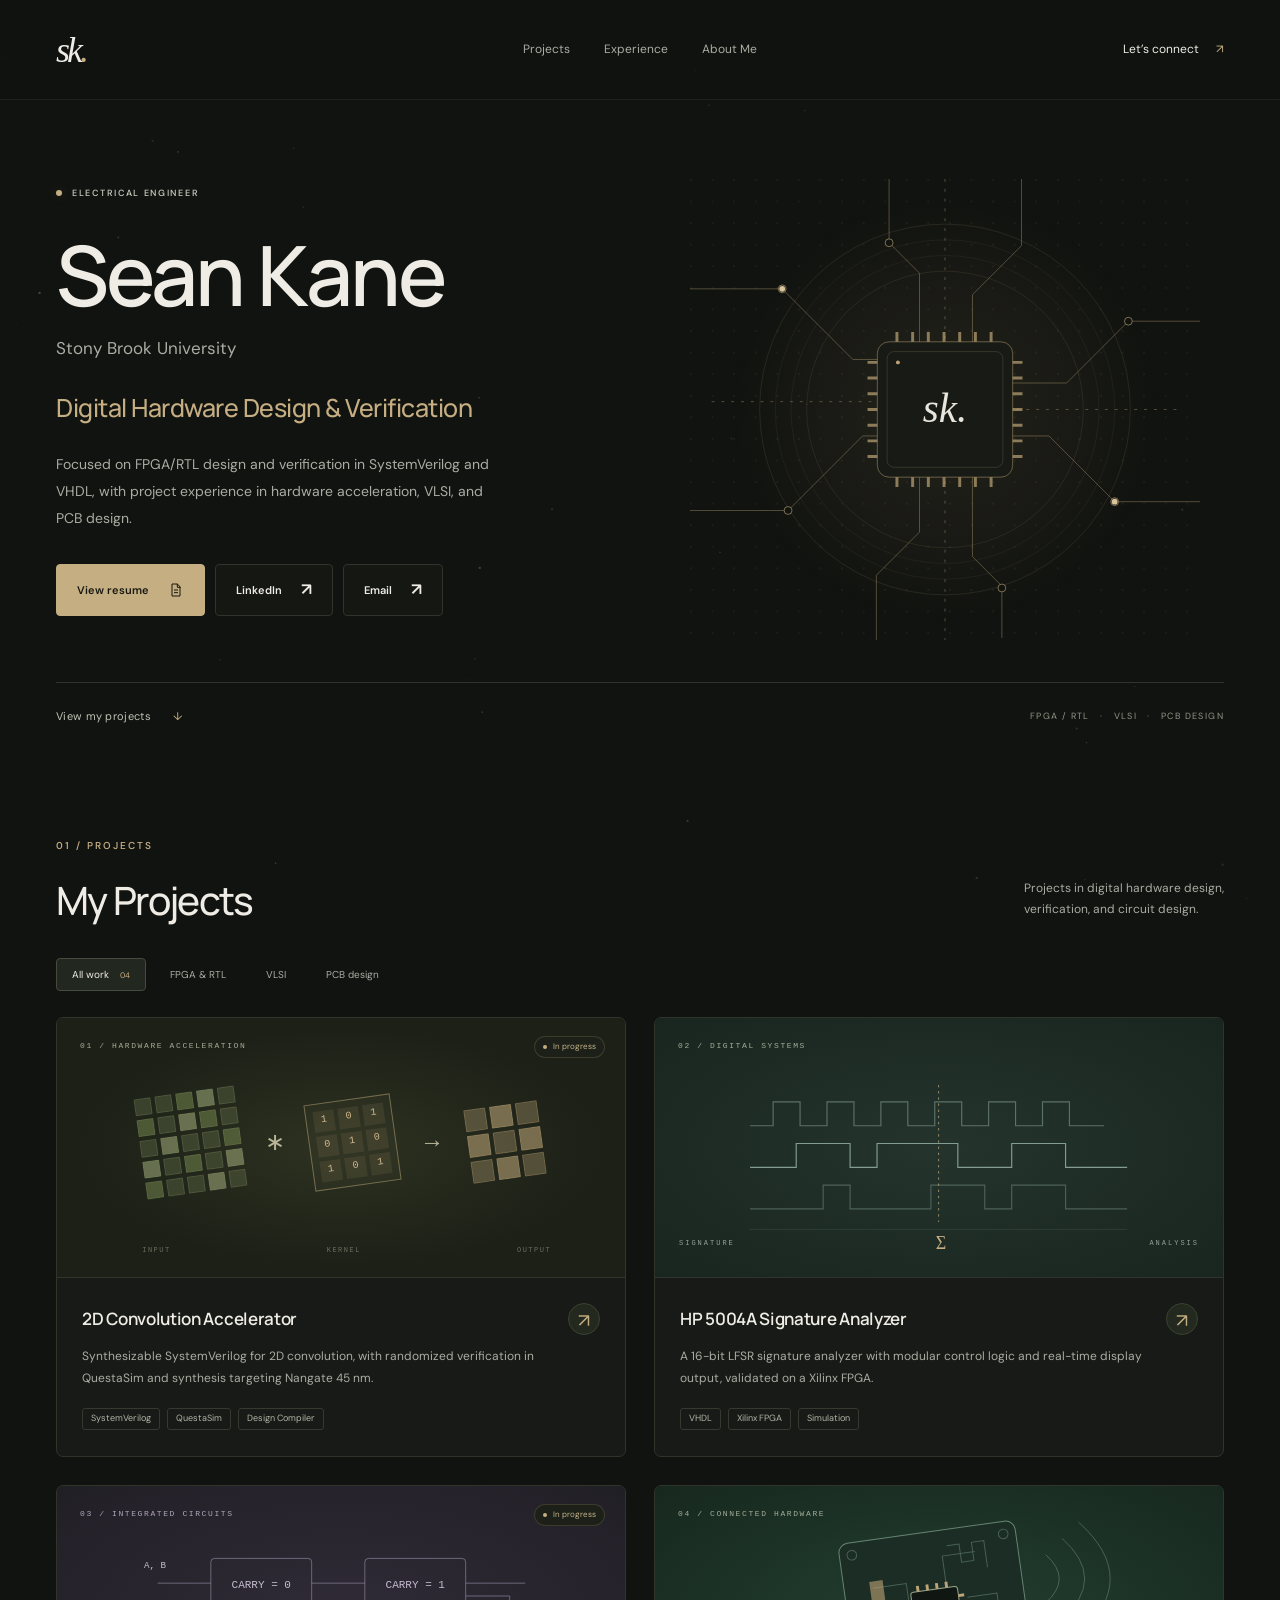
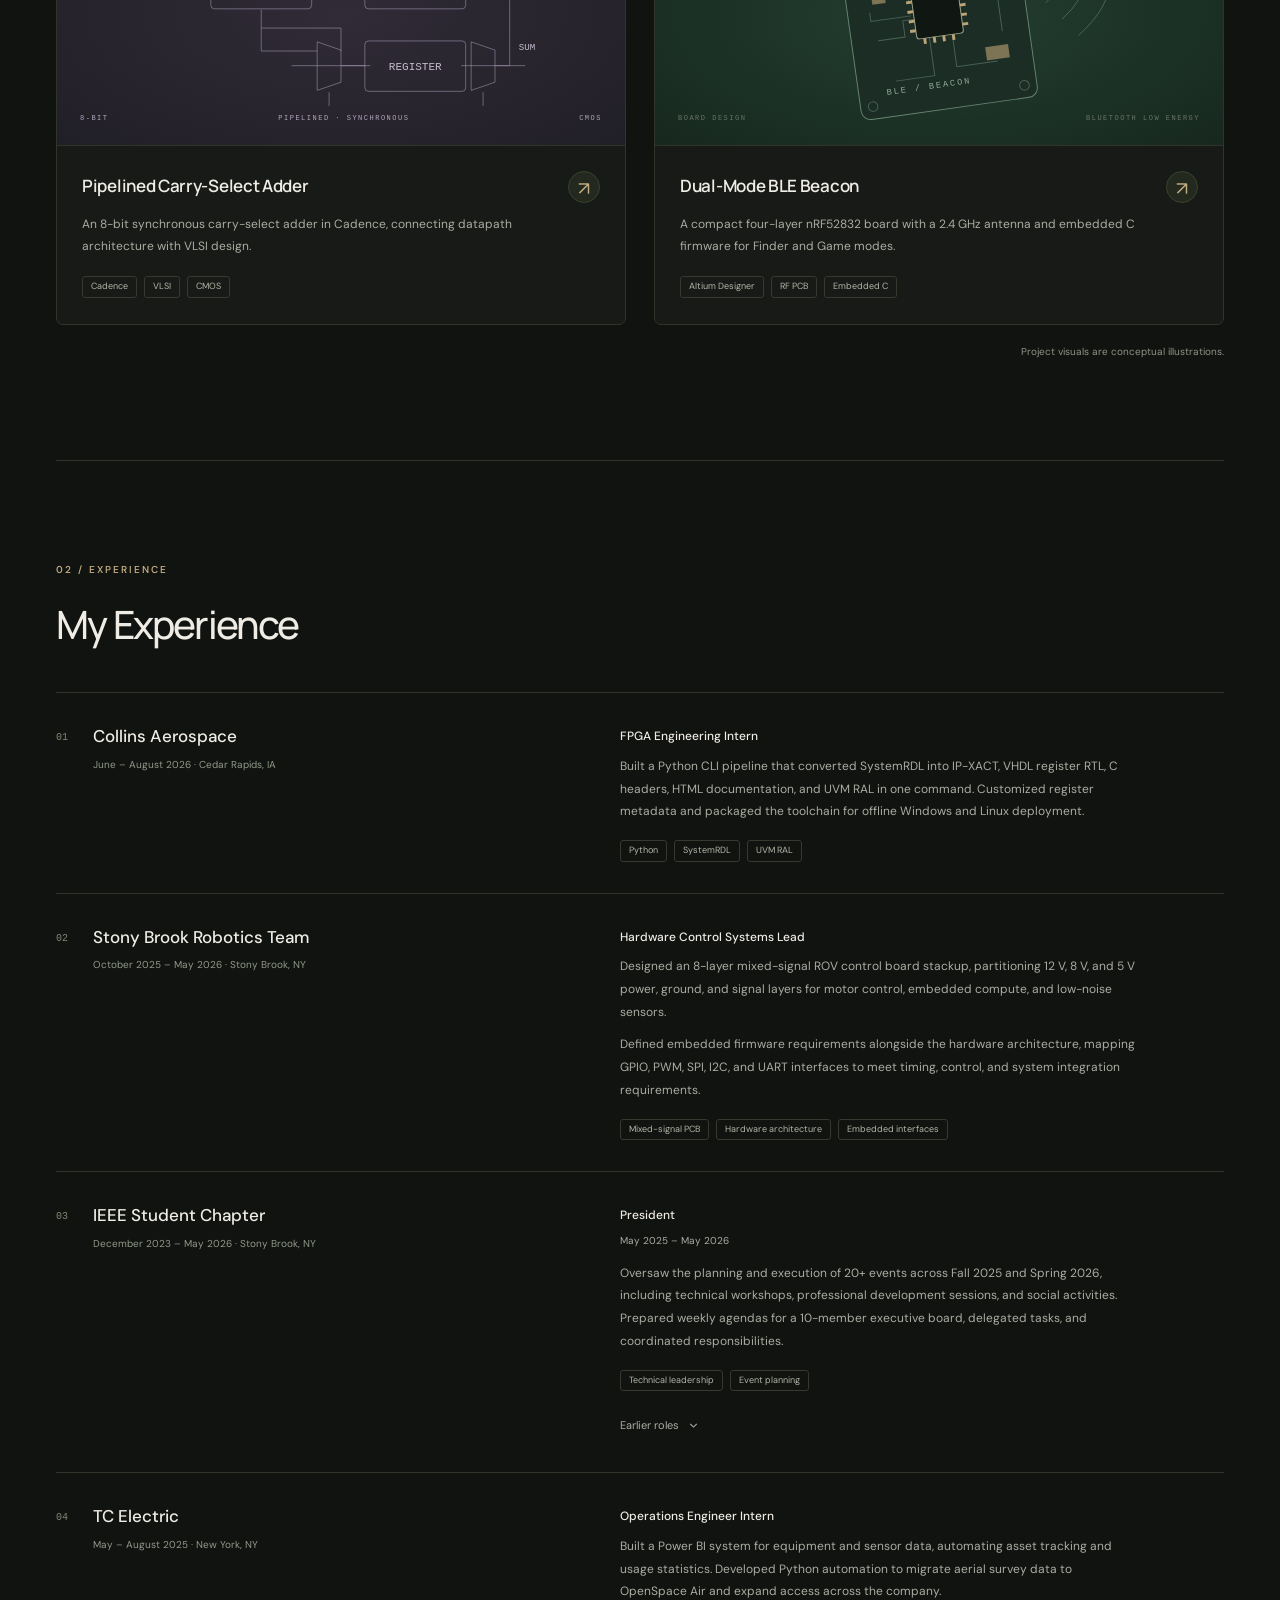
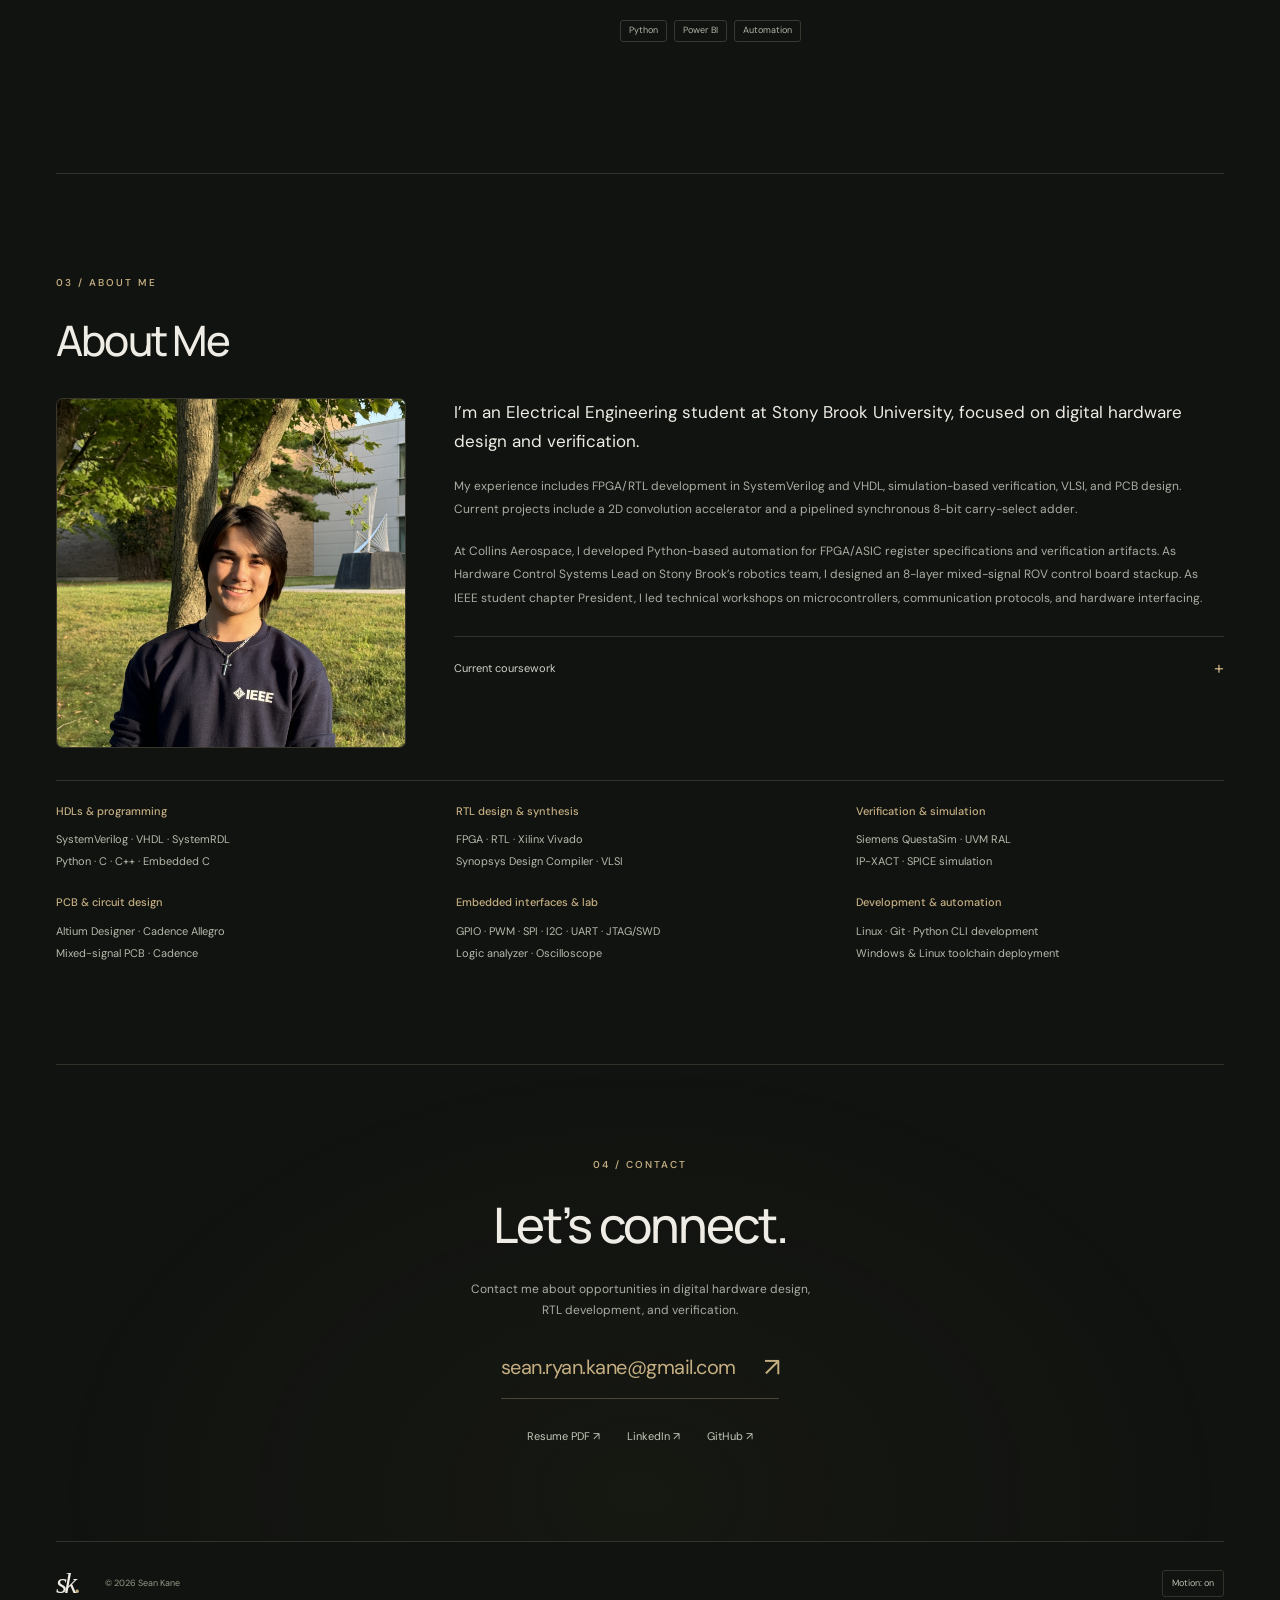
==== commit 2719be12: "Align About Me portrait and text, expand technical skills, and prioritize experience" ====
--- a/index.html
+++ b/index.html
@@ -21,7 +21,7 @@
   <header class="site-header">
     <a class="wordmark" href="#home" aria-label="Sean Kane, home">sk<span>.</span></a>
     <nav aria-label="Main navigation">
-      <a href="#work">Projects</a><a href="#about">About Me</a><a href="#experience">Experience</a>
+      <a href="#work">Projects</a><a href="#experience">Experience</a><a href="#about">About Me</a>
     </nav>
     <a class="header-contact" href="mailto:sean.ryan.kane@gmail.com">Let’s connect <span aria-hidden="true">↗</span></a>
   </header>
@@ -81,17 +81,33 @@
       <p class="work-note">Project visuals are conceptual illustrations.</p>
     </section>
 
-    <section class="about section-shell section-pad" id="about" aria-labelledby="about-title">
-      <div class="about-title"><p class="eyebrow section-index">02 / Background</p><h2 id="about-title">About Me</h2><figure class="about-portrait"><img src="assets/sean-kane.jpg" alt="Sean Kane wearing an IEEE sweatshirt on campus" width="3040" height="3024" loading="lazy" decoding="async"></figure></div>
-      <div class="about-copy"><p class="about-lead">I’m an Electrical Engineering student at Stony Brook University, focused on digital hardware design and verification.</p><p>My experience includes FPGA/RTL development in SystemVerilog and VHDL, simulation-based verification, VLSI, and PCB design. Current projects include a 2D convolution accelerator and a pipelined synchronous 8-bit carry-select adder.</p><p>At Collins Aerospace, I developed Python-based automation for FPGA/ASIC register specifications and verification artifacts. On Stony Brook’s robotics team, I contributed to the main motherboard PCB for a MATE ROV. As IEEE student chapter President, I led technical workshops on microcontrollers, communication protocols, and hardware interfacing.</p><div class="skill-groups"><div><h3>Hardware & design</h3><p>SystemVerilog · VHDL · FPGA · RTL<br>PCB design · VLSI · Cadence</p></div><div><h3>Verification & automation</h3><p>Python · UVM RAL<br>RTL verification · SPICE simulation</p></div></div><details class="coursework"><summary>Current coursework <span aria-hidden="true">+</span></summary><p>My current coursework is expanding my experience in SystemVerilog RTL design and verification, hardware acceleration, transistor-level CMOS design, SPICE simulation, low-power design, datapath and memory design, and VLSI design methodologies.</p></details></div>
-    </section>
-
-    <section class="experience section-shell section-pad" id="experience" aria-labelledby="experience-title"><div class="section-heading"><div><p class="eyebrow section-index">03 / Experience</p><h2 id="experience-title">My Experience</h2></div></div><div class="experience-list">
+    <section class="experience section-shell section-pad" id="experience" aria-labelledby="experience-title"><div class="section-heading"><div><p class="eyebrow section-index">02 / Experience</p><h2 id="experience-title">My Experience</h2></div></div><div class="experience-list">
       <article class="experience-item"><div class="experience-org"><span class="experience-number">01</span><h3>Collins Aerospace<span>June – August 2026 · Cedar Rapids, IA</span></h3></div><div><h4>FPGA Engineering Intern</h4><p>Built a Python CLI pipeline that converted SystemRDL into IP-XACT, VHDL register RTL, C headers, HTML documentation, and UVM RAL in one command. Customized register metadata and packaged the toolchain for offline Windows and Linux deployment.</p><div class="tags"><span>Python</span><span>SystemRDL</span><span>UVM RAL</span></div></div></article>
       <article class="experience-item"><div class="experience-org"><span class="experience-number">02</span><h3>Stony Brook Robotics Team<span>October 2025 – May 2026 · Stony Brook, NY</span></h3></div><div><h4>Hardware Control Systems Lead</h4><p>Designed an 8-layer mixed-signal ROV control board stackup, partitioning 12 V, 8 V, and 5 V power, ground, and signal layers for motor control, embedded compute, and low-noise sensors.</p><p class="experience-detail">Defined embedded firmware requirements alongside the hardware architecture, mapping GPIO, PWM, SPI, I2C, and UART interfaces to meet timing, control, and system integration requirements.</p><div class="tags"><span>Mixed-signal PCB</span><span>Hardware architecture</span><span>Embedded interfaces</span></div></div></article>
-      <article class="experience-item"><div class="experience-org"><span class="experience-number">03</span><h3>IEEE Student Chapter<span>December 2023 – May 2026 · Stony Brook University</span></h3></div><div><h4>President</h4><p class="position-period">May 2025 – May 2026</p><p>Oversaw the planning and execution of 20+ events across Fall 2025 and Spring 2026, including technical workshops, professional development sessions, and social activities. Prepared weekly agendas for a 10-member executive board, delegated tasks, and coordinated responsibilities.</p><div class="tags"><span>Technical leadership</span><span>Event planning</span></div><details class="role-history"><summary>Earlier roles <svg viewBox="0 0 16 16" aria-hidden="true"><path d="m4 6 4 4 4-4"/></svg></summary><ol aria-label="Earlier IEEE roles, most recent first"><li><span>Vice President</span><span class="role-period">February 2025 – May 2025</span><p>Coordinated technical setup, scheduling, and logistics for the Spring 2025 IEEE Region 1 &amp; Region 2 Student Activities Conference with approximately 300 attendees. Helped prepare and review weekly board agendas.</p></li><li><span>Treasurer</span><span class="role-period">May 2024 – February 2025</span><p>Managed a club budget of over $3,700 from student government and industry sponsors. Maintained transaction records, prepared financial statements and invoice requests, and supported technical and professional events.</p></li><li><span>Freshman Representative</span><span class="role-period">December 2023 – May 2024</span><p>Represented first-year students at weekly executive board meetings and helped organize campus events. Facilitated a social event with over 40 attendees and participated in electrical engineering workshops.</p></li></ol></details></div></article>
+      <article class="experience-item"><div class="experience-org"><span class="experience-number">03</span><h3>IEEE Student Chapter<span>December 2023 – May 2026 · Stony Brook, NY</span></h3></div><div><h4>President</h4><p class="position-period">May 2025 – May 2026</p><p>Oversaw the planning and execution of 20+ events across Fall 2025 and Spring 2026, including technical workshops, professional development sessions, and social activities. Prepared weekly agendas for a 10-member executive board, delegated tasks, and coordinated responsibilities.</p><div class="tags"><span>Technical leadership</span><span>Event planning</span></div><details class="role-history"><summary>Earlier roles <svg viewBox="0 0 16 16" aria-hidden="true"><path d="m4 6 4 4 4-4"/></svg></summary><ol aria-label="Earlier IEEE roles, most recent first"><li><span>Vice President</span><span class="role-period">February 2025 – May 2025</span><p>Coordinated technical setup, scheduling, and logistics for the Spring 2025 IEEE Region 1 &amp; Region 2 Student Activities Conference with approximately 300 attendees. Helped prepare and review weekly board agendas.</p></li><li><span>Treasurer</span><span class="role-period">May 2024 – February 2025</span><p>Managed a club budget of over $3,700 from student government and industry sponsors. Maintained transaction records, prepared financial statements and invoice requests, and supported technical and professional events.</p></li><li><span>Freshman Representative</span><span class="role-period">December 2023 – May 2024</span><p>Represented first-year students at weekly executive board meetings and helped organize campus events. Facilitated a social event with over 40 attendees and participated in electrical engineering workshops.</p></li></ol></details></div></article>
       <article class="experience-item"><div class="experience-org"><span class="experience-number">04</span><h3>TC Electric<span>May – August 2025 · New York, NY</span></h3></div><div><h4>Operations Engineer Intern</h4><p>Built a Power BI system for equipment and sensor data, automating asset tracking and usage statistics. Developed Python automation to migrate aerial survey data to OpenSpace Air and expand access across the company.</p><div class="tags"><span>Python</span><span>Power BI</span><span>Automation</span></div></div></article>
     </div></section>
+
+    <section class="about section-shell section-pad" id="about" aria-labelledby="about-title">
+      <div class="about-title"><p class="eyebrow section-index">03 / About Me</p><h2 id="about-title">About Me</h2></div>
+      <div class="about-content">
+        <figure class="about-portrait"><img src="assets/sean-kane.jpg" alt="Sean Kane wearing an IEEE sweatshirt on campus" width="3040" height="3024" loading="lazy" decoding="async"></figure>
+        <div class="about-copy">
+          <p class="about-lead">I’m an Electrical Engineering student at Stony Brook University, focused on digital hardware design and verification.</p>
+          <p>My experience includes FPGA/RTL development in SystemVerilog and VHDL, simulation-based verification, VLSI, and PCB design. Current projects include a 2D convolution accelerator and a pipelined synchronous 8-bit carry-select adder.</p>
+          <p>At Collins Aerospace, I developed Python-based automation for FPGA/ASIC register specifications and verification artifacts. As Hardware Control Systems Lead on Stony Brook’s robotics team, I designed an 8-layer mixed-signal ROV control board stackup. As IEEE student chapter President, I led technical workshops on microcontrollers, communication protocols, and hardware interfacing.</p>
+          <details class="coursework"><summary>Current coursework <span aria-hidden="true">+</span></summary><p>My current coursework is expanding my experience in SystemVerilog RTL design and verification, hardware acceleration, transistor-level CMOS design, SPICE simulation, low-power design, datapath and memory design, and VLSI design methodologies.</p></details>
+        </div>
+      </div>
+      <div class="skill-groups">
+        <div><h3>HDLs & programming</h3><p>SystemVerilog · VHDL · SystemRDL<br>Python · C · C++ · Embedded C</p></div>
+        <div><h3>RTL design & synthesis</h3><p>FPGA · RTL · Xilinx Vivado<br>Synopsys Design Compiler · VLSI</p></div>
+        <div><h3>Verification & simulation</h3><p>Siemens QuestaSim · UVM RAL<br>IP-XACT · SPICE simulation</p></div>
+        <div><h3>PCB & circuit design</h3><p>Altium Designer · Cadence Allegro<br>Mixed-signal PCB · Cadence</p></div>
+        <div><h3>Embedded interfaces & lab</h3><p>GPIO · PWM · SPI · I2C · UART · JTAG/SWD<br>Logic analyzer · Oscilloscope</p></div>
+        <div><h3>Development & automation</h3><p>Linux · Git · Python CLI development<br>Windows & Linux toolchain deployment</p></div>
+      </div>
+    </section>
 
     <section class="contact section-shell section-pad" id="contact" aria-labelledby="contact-title"><p class="eyebrow section-index">04 / Contact</p><h2 id="contact-title">Let’s connect.</h2><p>Contact me about opportunities in digital hardware design,<br>RTL development, and verification.</p><a class="contact-email" href="mailto:sean.ryan.kane@gmail.com">sean.ryan.kane@gmail.com <span aria-hidden="true">↗</span></a><div class="contact-links"><a href="assets/Sean_Kane_Resume.pdf" target="_blank" rel="noopener">Resume PDF ↗</a><a href="https://www.linkedin.com/in/-sean-kane/" target="_blank" rel="noopener noreferrer">LinkedIn ↗</a><a href="https://github.com/kanesea2542" target="_blank" rel="noopener noreferrer">GitHub ↗</a></div></section>
   </main>
--- a/styles.css
+++ b/styles.css
@@ -19,3 +19,15 @@
 @container(max-width:320px){.convolution-diagram{gap:8px}.matrix{grid-template-columns:repeat(5,10px)}.matrix i{width:10px;height:10px}.kernel{grid-template-columns:repeat(3,12px)}.output-matrix{grid-template-columns:repeat(3,15px)}.output-matrix i{width:15px;height:15px}}
 @media(max-width:760px){.site-header nav{gap:14px;font-size:10px}.hero-university{font-size:16px}.hero-focus{margin-top:23px}}
 .experience-item .position-period{font-size:10px;color:var(--muted);margin:-3px 0 12px}.experience-item .role-history p{flex-basis:100%;font-size:11px;line-height:1.8;margin-top:3px}
+.experience{border-top:1px solid var(--line)}
+.about{display:block;border-bottom:0}
+.about-content{display:grid;grid-template-columns:350px minmax(0,1fr);align-items:start;gap:48px;margin-top:32px}
+.about-portrait{width:100%;margin:0}
+.about-portrait img{filter:none}
+.about-portrait::after{display:none}
+.about .skill-groups{grid-template-columns:repeat(3,minmax(0,1fr));gap:24px 32px;margin-top:32px;padding-top:24px}
+.about .skill-groups h3{font-size:11px}
+.about .skill-groups p{font-size:11px}
+@media(max-width:1050px){.about-content{grid-template-columns:minmax(230px,.85fr) minmax(0,1.3fr);gap:32px}}
+@media(max-width:760px){.about-content{grid-template-columns:1fr;gap:24px;margin-top:26px}.about-portrait{max-width:350px}.about .skill-groups{grid-template-columns:repeat(2,minmax(0,1fr));gap:24px 20px}}
+@media(max-width:420px){.about .skill-groups{grid-template-columns:1fr}}
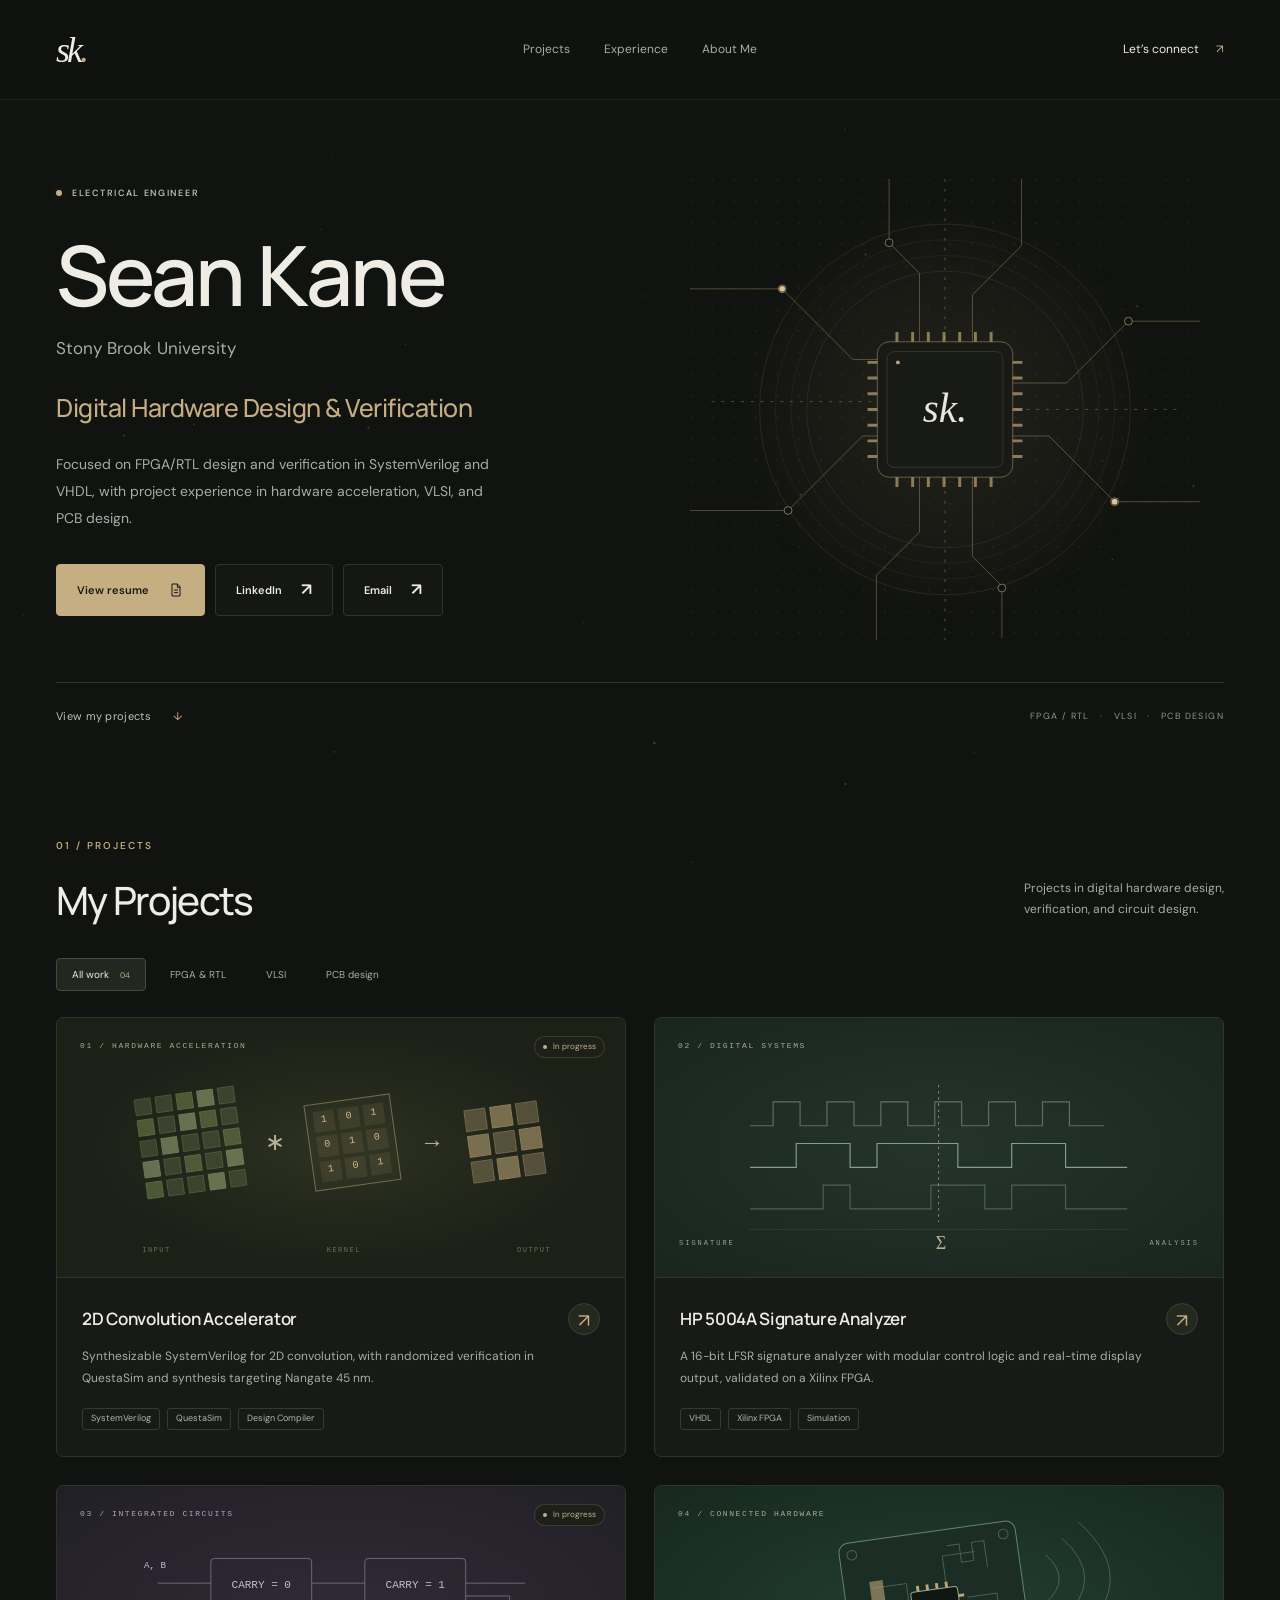
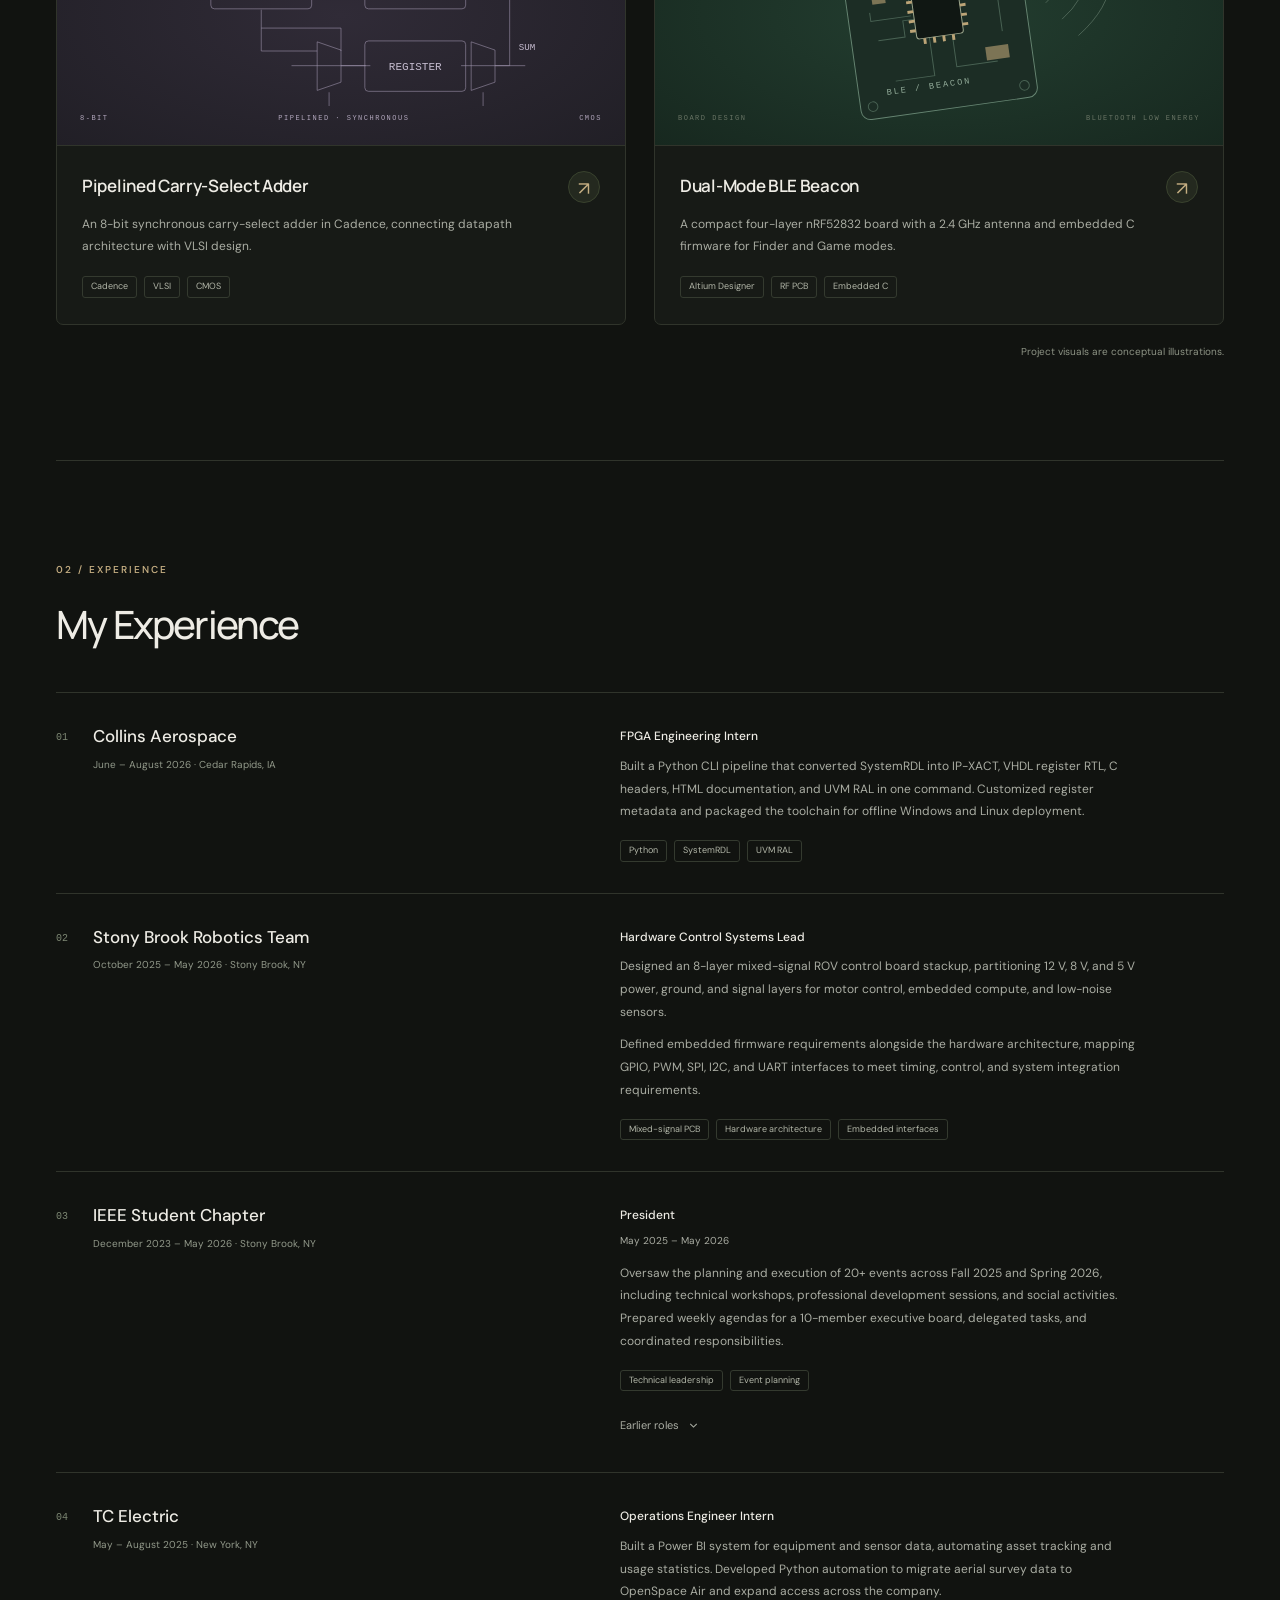
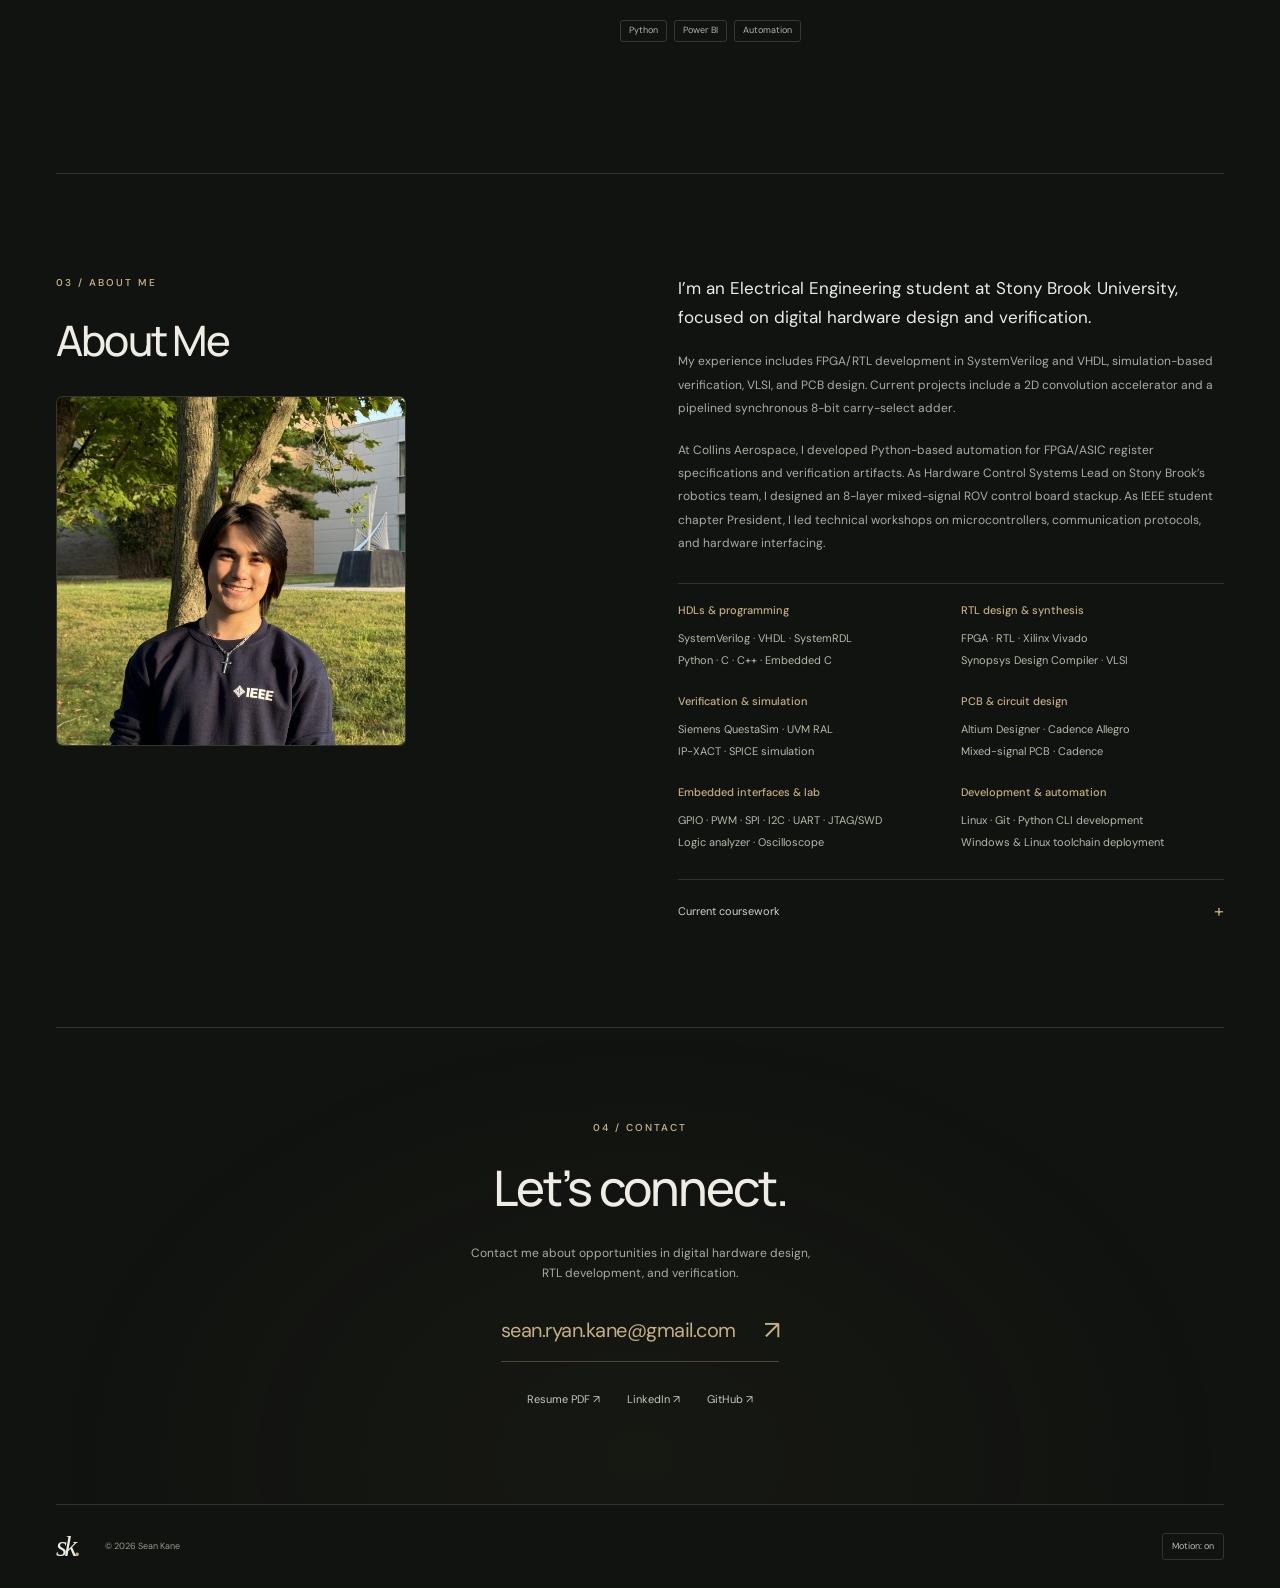
==== commit 97d5c2da: "Restore two-column About Me layout with original photo colors" ====
--- a/index.html
+++ b/index.html
@@ -89,23 +89,22 @@
     </div></section>
 
     <section class="about section-shell section-pad" id="about" aria-labelledby="about-title">
-      <div class="about-title"><p class="eyebrow section-index">03 / About Me</p><h2 id="about-title">About Me</h2></div>
-      <div class="about-content">
+      <div class="about-title"><p class="eyebrow section-index">03 / About Me</p><h2 id="about-title">About Me</h2>
         <figure class="about-portrait"><img src="assets/sean-kane.jpg" alt="Sean Kane wearing an IEEE sweatshirt on campus" width="3040" height="3024" loading="lazy" decoding="async"></figure>
-        <div class="about-copy">
+      </div>
+      <div class="about-copy">
           <p class="about-lead">I’m an Electrical Engineering student at Stony Brook University, focused on digital hardware design and verification.</p>
           <p>My experience includes FPGA/RTL development in SystemVerilog and VHDL, simulation-based verification, VLSI, and PCB design. Current projects include a 2D convolution accelerator and a pipelined synchronous 8-bit carry-select adder.</p>
           <p>At Collins Aerospace, I developed Python-based automation for FPGA/ASIC register specifications and verification artifacts. As Hardware Control Systems Lead on Stony Brook’s robotics team, I designed an 8-layer mixed-signal ROV control board stackup. As IEEE student chapter President, I led technical workshops on microcontrollers, communication protocols, and hardware interfacing.</p>
-          <details class="coursework"><summary>Current coursework <span aria-hidden="true">+</span></summary><p>My current coursework is expanding my experience in SystemVerilog RTL design and verification, hardware acceleration, transistor-level CMOS design, SPICE simulation, low-power design, datapath and memory design, and VLSI design methodologies.</p></details>
-        </div>
-      </div>
-      <div class="skill-groups">
+        <div class="skill-groups">
         <div><h3>HDLs & programming</h3><p>SystemVerilog · VHDL · SystemRDL<br>Python · C · C++ · Embedded C</p></div>
         <div><h3>RTL design & synthesis</h3><p>FPGA · RTL · Xilinx Vivado<br>Synopsys Design Compiler · VLSI</p></div>
         <div><h3>Verification & simulation</h3><p>Siemens QuestaSim · UVM RAL<br>IP-XACT · SPICE simulation</p></div>
         <div><h3>PCB & circuit design</h3><p>Altium Designer · Cadence Allegro<br>Mixed-signal PCB · Cadence</p></div>
         <div><h3>Embedded interfaces & lab</h3><p>GPIO · PWM · SPI · I2C · UART · JTAG/SWD<br>Logic analyzer · Oscilloscope</p></div>
         <div><h3>Development & automation</h3><p>Linux · Git · Python CLI development<br>Windows & Linux toolchain deployment</p></div>
+        </div>
+        <details class="coursework"><summary>Current coursework <span aria-hidden="true">+</span></summary><p>My current coursework is expanding my experience in SystemVerilog RTL design and verification, hardware acceleration, transistor-level CMOS design, SPICE simulation, low-power design, datapath and memory design, and VLSI design methodologies.</p></details>
       </div>
     </section>
 
--- a/styles.css
+++ b/styles.css
@@ -20,14 +20,13 @@
 @media(max-width:760px){.site-header nav{gap:14px;font-size:10px}.hero-university{font-size:16px}.hero-focus{margin-top:23px}}
 .experience-item .position-period{font-size:10px;color:var(--muted);margin:-3px 0 12px}.experience-item .role-history p{flex-basis:100%;font-size:11px;line-height:1.8;margin-top:3px}
 .experience{border-top:1px solid var(--line)}
-.about{display:block;border-bottom:0}
-.about-content{display:grid;grid-template-columns:350px minmax(0,1fr);align-items:start;gap:48px;margin-top:32px}
-.about-portrait{width:100%;margin:0}
+.about{display:grid;grid-template-columns:minmax(0,1fr) minmax(0,1fr);align-items:start;gap:75px;border-bottom:0}
+.about-portrait{width:min(100%,350px);margin:30px 0 0}
 .about-portrait img{filter:none}
 .about-portrait::after{display:none}
-.about .skill-groups{grid-template-columns:repeat(3,minmax(0,1fr));gap:24px 32px;margin-top:32px;padding-top:24px}
+.about .skill-groups{grid-template-columns:repeat(2,minmax(0,1fr));gap:24px 20px;margin-top:27px;padding-top:20px}
 .about .skill-groups h3{font-size:11px}
 .about .skill-groups p{font-size:11px}
-@media(max-width:1050px){.about-content{grid-template-columns:minmax(230px,.85fr) minmax(0,1.3fr);gap:32px}}
-@media(max-width:760px){.about-content{grid-template-columns:1fr;gap:24px;margin-top:26px}.about-portrait{max-width:350px}.about .skill-groups{grid-template-columns:repeat(2,minmax(0,1fr));gap:24px 20px}}
+@media(max-width:1050px){.about{gap:45px}}
+@media(max-width:760px){.about{grid-template-columns:1fr;gap:34px}}
 @media(max-width:420px){.about .skill-groups{grid-template-columns:1fr}}
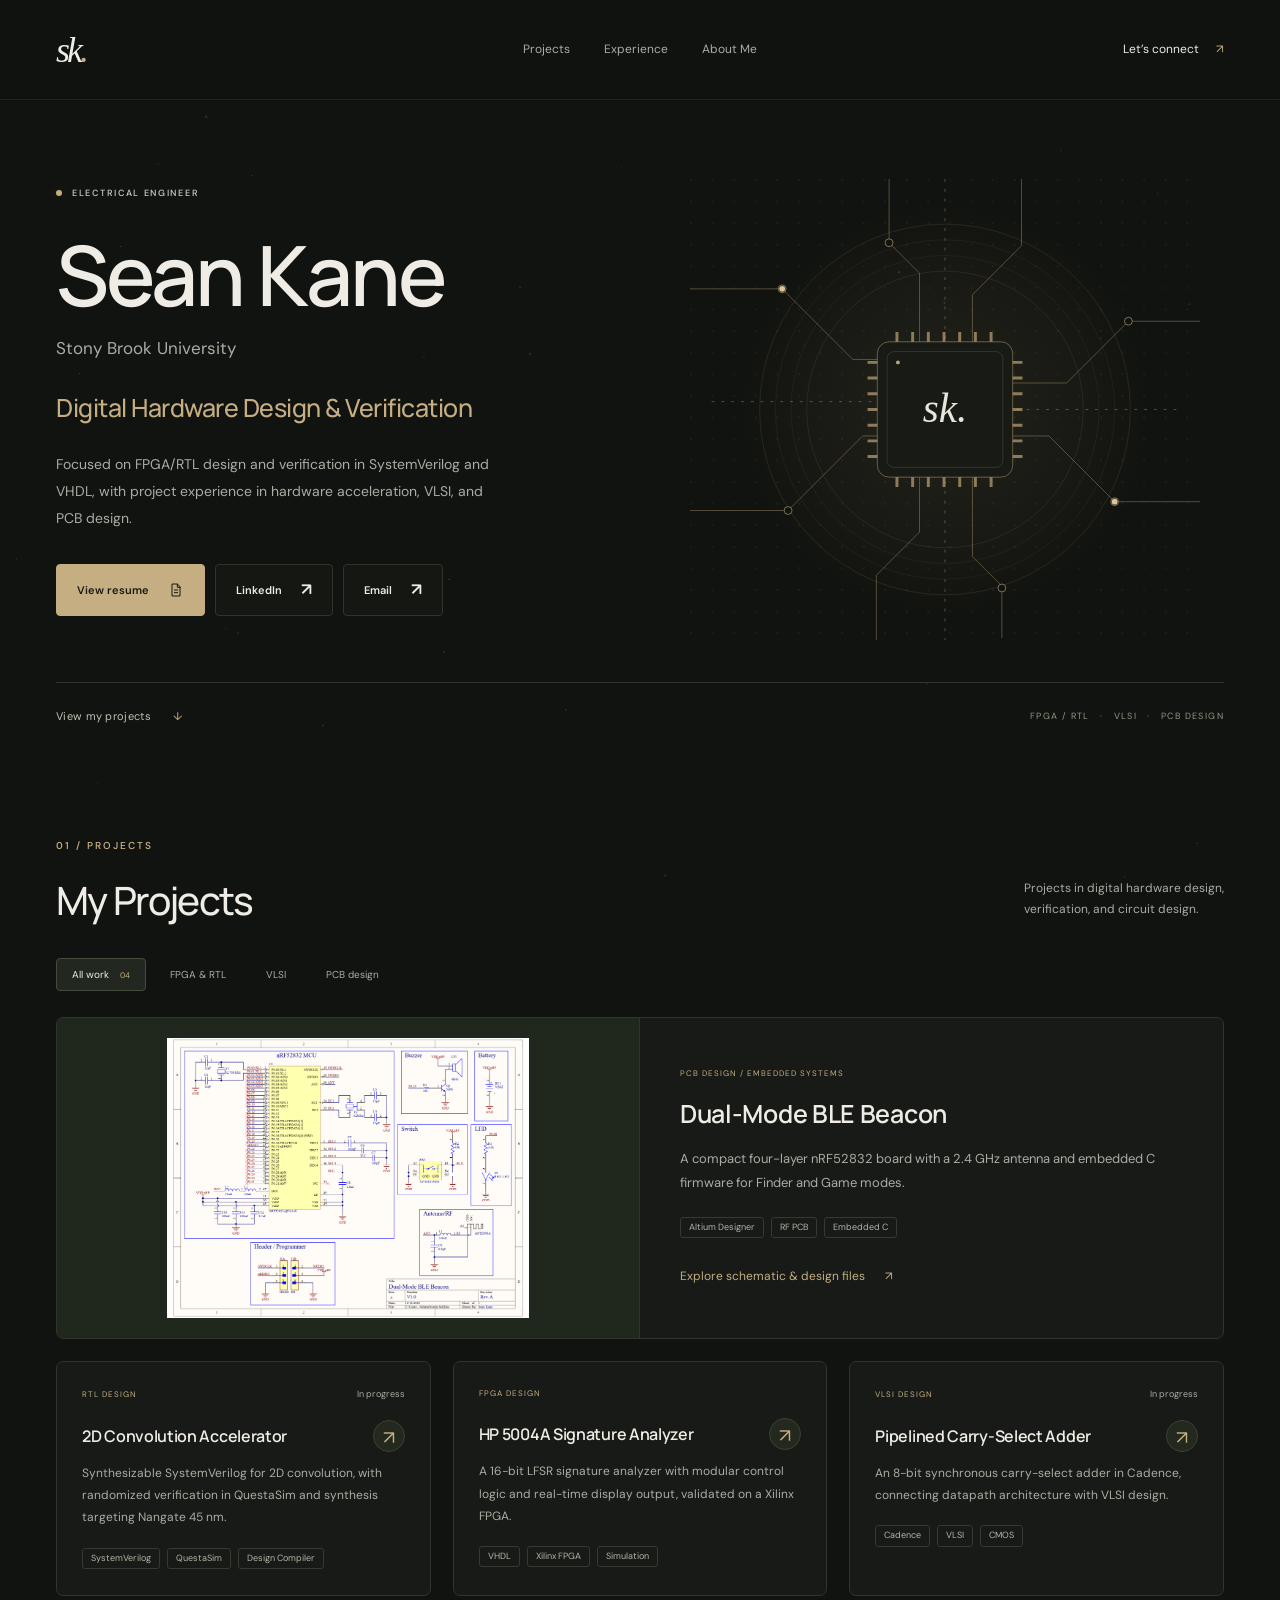
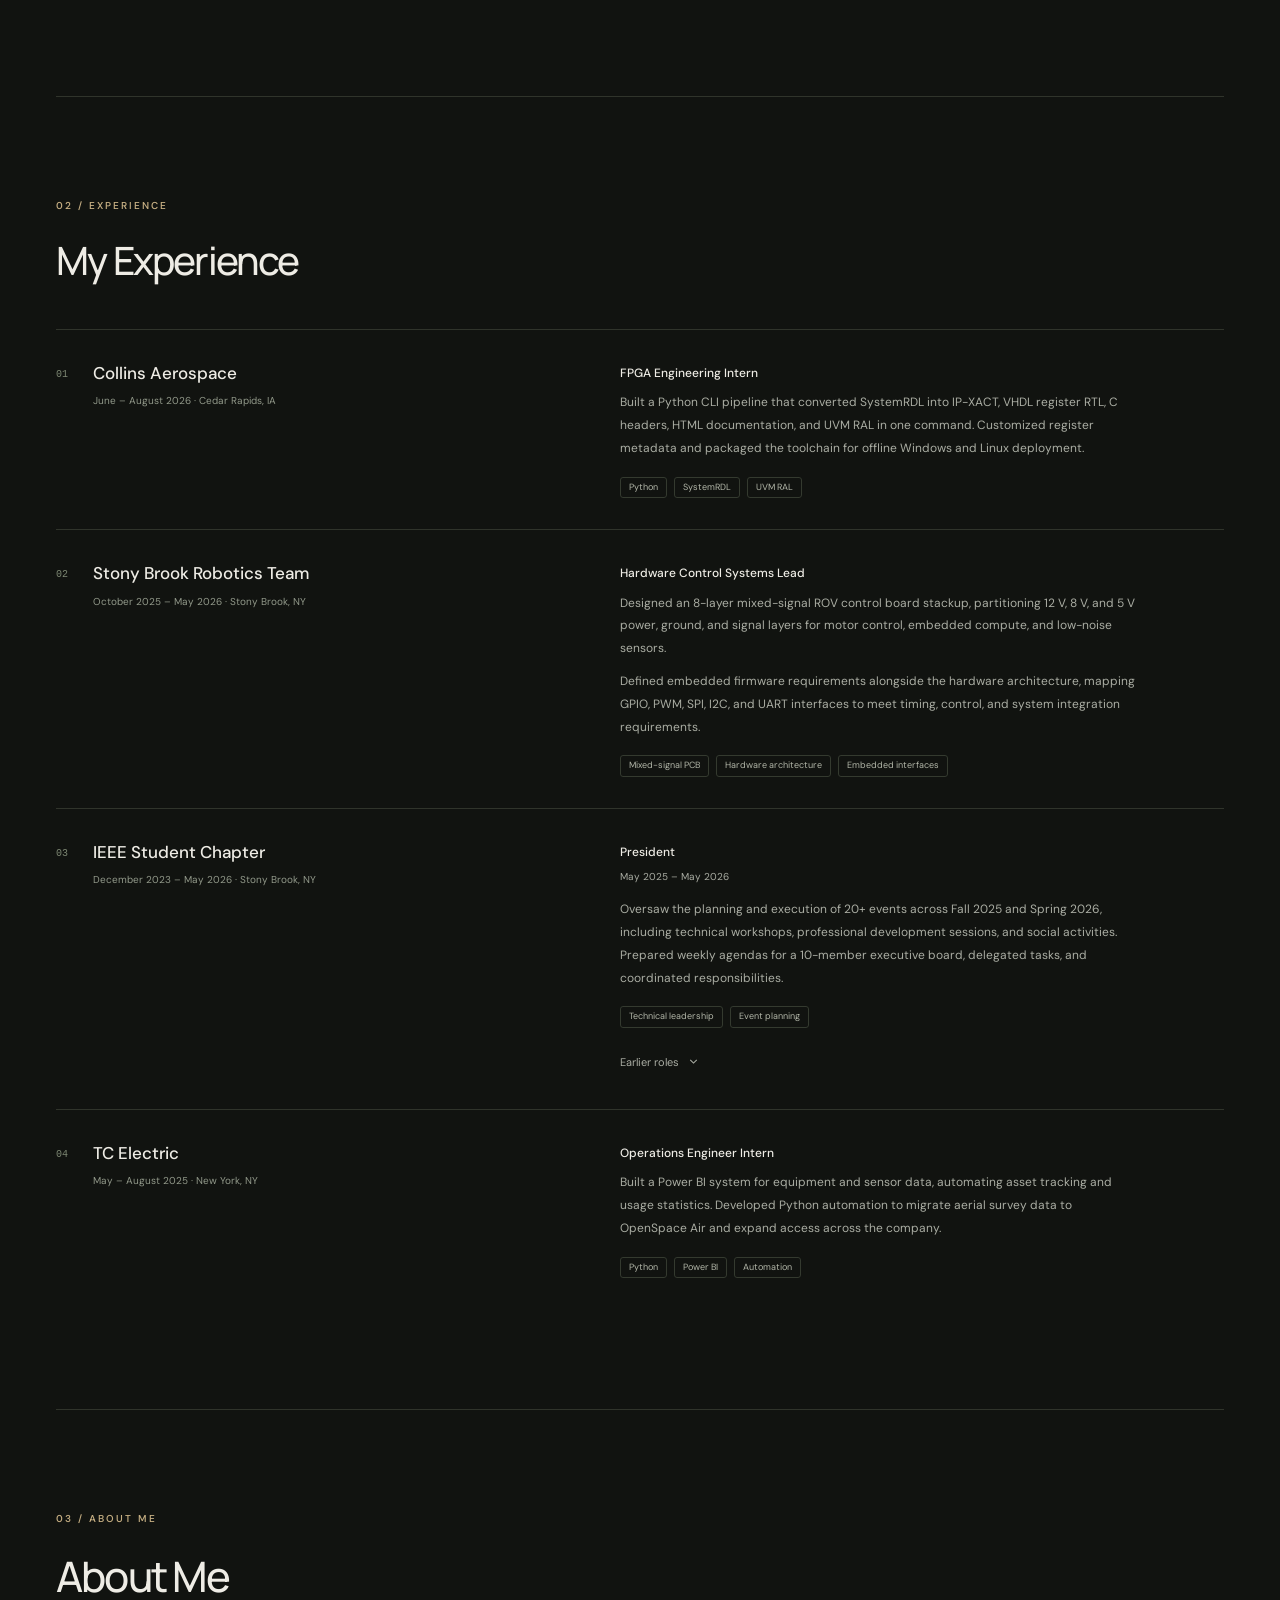
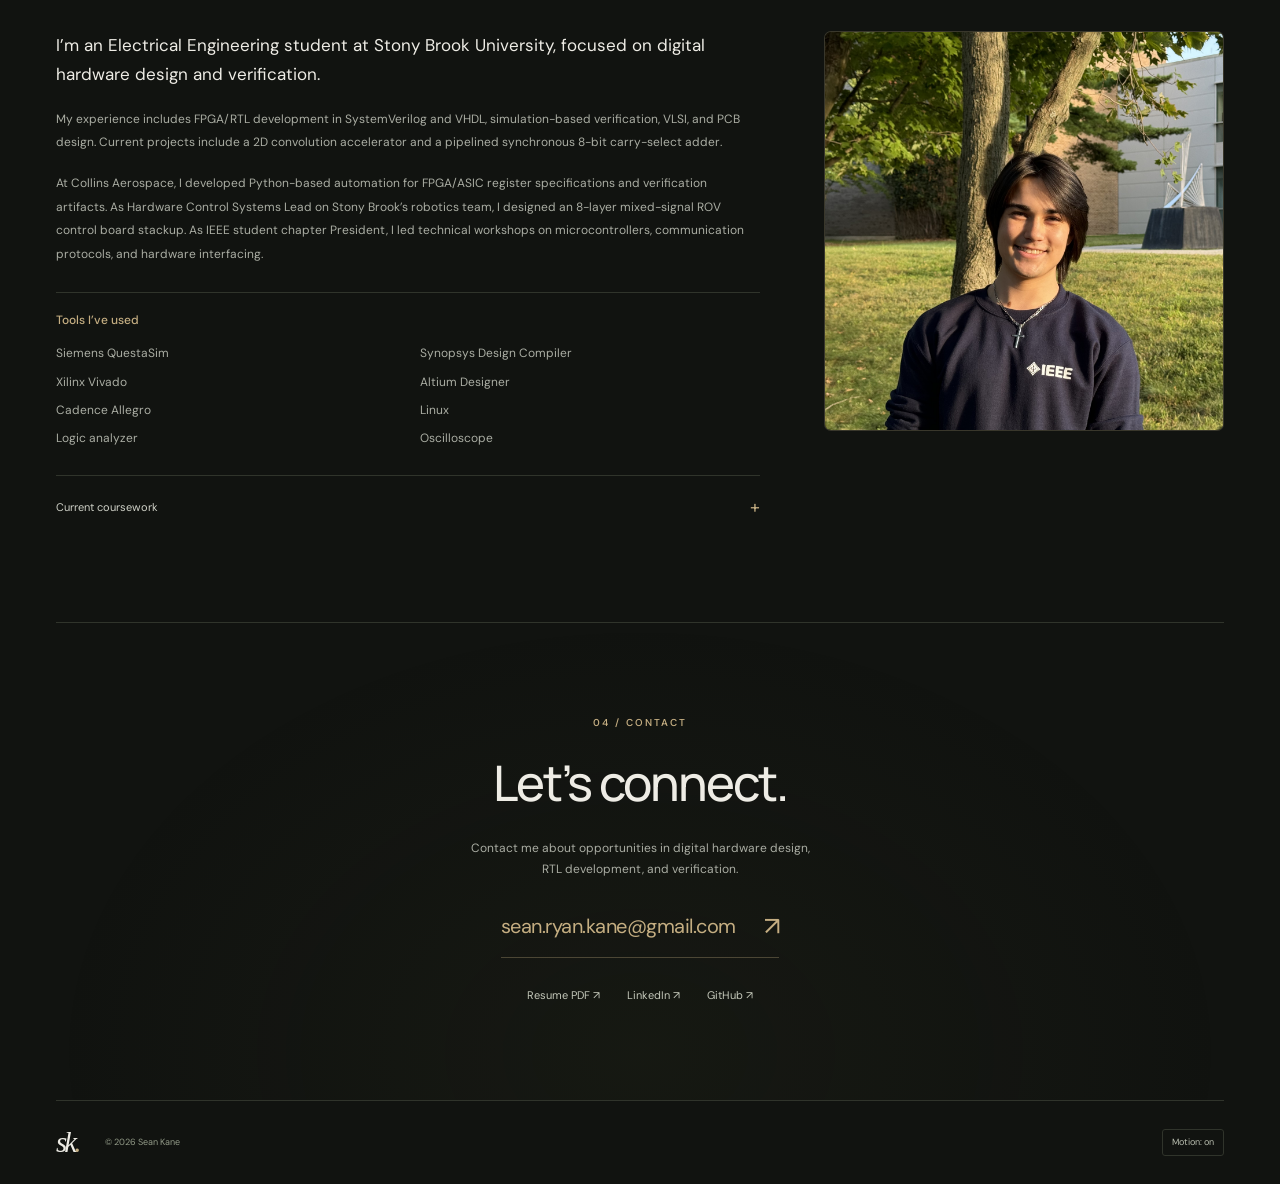
==== commit f623063f: "Publish revised About Me layout and BLE schematic viewer with design downloads" ====
--- a/index.html
+++ b/index.html
@@ -12,8 +12,8 @@
   <link rel="canonical" href="https://kanesea2542.github.io/">
   <title>Sean Kane — Digital Hardware Design & Verification</title>
   <link rel="icon" type="image/svg+xml" href="assets/favicon.svg">
-  <link rel="stylesheet" href="styles.css">
-  <script src="script.js" defer></script>
+  <link rel="stylesheet" href="styles.css?v=20260906-ble">
+  <script src="script.js?v=20260906-ble" defer></script>
 </head>
 <body>
   <a class="skip-link" href="#main">Skip to content</a>
@@ -60,25 +60,22 @@
       <div class="section-heading"><div><p class="eyebrow section-index">01 / Projects</p><h2 id="work-title">My Projects</h2></div><p>Projects in digital hardware design,<br class="desktop-break"> verification, and circuit design.</p></div>
       <div class="filters" role="group" aria-label="Filter projects"><button type="button" class="filter active" aria-pressed="true" data-filter="all">All work <span>04</span></button><button type="button" class="filter" aria-pressed="false" data-filter="rtl">FPGA & RTL</button><button type="button" class="filter" aria-pressed="false" data-filter="vlsi">VLSI</button><button type="button" class="filter" aria-pressed="false" data-filter="pcb">PCB design</button></div>
       <p id="filter-status" class="sr-only" aria-live="polite"></p>
-      <div class="project-grid">
-        <article class="project-card" data-category="rtl">
-          <div class="project-visual convolution"><span class="visual-label">01 / HARDWARE ACCELERATION</span><span class="project-status">In progress</span><div class="convolution-diagram" aria-hidden="true"><div class="matrix"><i></i><i></i><i></i><i></i><i></i><i></i><i></i><i></i><i></i><i></i><i></i><i></i><i></i><i></i><i></i><i></i><i></i><i></i><i></i><i></i><i></i><i></i><i></i><i></i><i></i></div><span class="diagram-operator">∗</span><div class="kernel"><i>1</i><i>0</i><i>1</i><i>0</i><i>1</i><i>0</i><i>1</i><i>0</i><i>1</i></div><span class="diagram-operator">→</span><div class="output-matrix"><i></i><i></i><i></i><i></i><i></i><i></i><i></i><i></i><i></i></div></div><div class="visual-footer"><span>INPUT</span><span>KERNEL</span><span>OUTPUT</span></div></div>
-          <div class="project-body"><div class="project-title-row"><h3>2D Convolution Accelerator</h3><button class="project-open" data-project="convolution" aria-label="Read about the 2D Convolution Accelerator">↗</button></div><p>Synthesizable SystemVerilog for 2D convolution, with randomized verification in QuestaSim and synthesis targeting Nangate 45 nm.</p><div class="tags"><span>SystemVerilog</span><span>QuestaSim</span><span>Design Compiler</span></div></div>
+      <div class="project-grid">
+        <article class="project-card beacon-project" data-category="pcb">
+          <a class="beacon-project-image" href="projects/ble-beacon.html" aria-label="Explore the Dual-Mode BLE Beacon project"><img src="assets/ble-beacon/schematic.png" alt="Circuit schematic for Sean Kane's dual-mode BLE beacon" width="1980" height="1530" loading="lazy"></a>
+          <div class="project-body"><div class="project-meta">PCB DESIGN / EMBEDDED SYSTEMS</div><div class="project-title-row"><h3><a href="projects/ble-beacon.html">Dual-Mode BLE Beacon</a></h3></div><p>A compact four-layer nRF52832 board with a 2.4 GHz antenna and embedded C firmware for Finder and Game modes.</p><div class="tags"><span>Altium Designer</span><span>RF PCB</span><span>Embedded C</span></div><a class="project-read" href="projects/ble-beacon.html">Explore schematic &amp; design files <span aria-hidden="true">↗</span></a></div>
         </article>
         <article class="project-card" data-category="rtl">
-          <div class="project-visual signature"><span class="visual-label">02 / DIGITAL SYSTEMS</span><svg viewBox="0 0 560 230" aria-hidden="true" fill="none"><g stroke="#849d93" stroke-width="1.5"><path d="M35 79h30V48h35v31h35V48h35v31h35V48h35v31h35V48h35v31h35V48h35v31h35V48h35v31h45" opacity=".6"/><path d="M35 133h60V102h70v31h35V102h105v31h70V102h70v31h80"/><path d="M35 187h95v-31h35v31h105v-31h70v31h35v-31h70v31h80" opacity=".45"/></g><path d="M280 26v178" stroke="#bba880" stroke-dasharray="3 5"/><rect x="34" y="213" width="491" height="1" fill="#849d93" opacity=".2"/></svg><div class="wave-label" aria-hidden="true">SIGNATURE <span>Σ</span> ANALYSIS</div></div>
-          <div class="project-body"><div class="project-title-row"><h3>HP 5004A Signature Analyzer</h3><button class="project-open" data-project="signature" aria-label="Read about the HP 5004A Signature Analyzer">↗</button></div><p>A 16-bit LFSR signature analyzer with modular control logic and real-time display output, validated on a Xilinx FPGA.</p><div class="tags"><span>VHDL</span><span>Xilinx FPGA</span><span>Simulation</span></div></div>
+          <div class="project-body"><div class="project-meta">RTL DESIGN <span>In progress</span></div><div class="project-title-row"><h3>2D Convolution Accelerator</h3><button class="project-open" data-project="convolution" aria-label="Read about the 2D Convolution Accelerator">↗</button></div><p>Synthesizable SystemVerilog for 2D convolution, with randomized verification in QuestaSim and synthesis targeting Nangate 45 nm.</p><div class="tags"><span>SystemVerilog</span><span>QuestaSim</span><span>Design Compiler</span></div></div>
+        </article>
+        <article class="project-card" data-category="rtl">
+          <div class="project-body"><div class="project-meta">FPGA DESIGN</div><div class="project-title-row"><h3>HP 5004A Signature Analyzer</h3><button class="project-open" data-project="signature" aria-label="Read about the HP 5004A Signature Analyzer">↗</button></div><p>A 16-bit LFSR signature analyzer with modular control logic and real-time display output, validated on a Xilinx FPGA.</p><div class="tags"><span>VHDL</span><span>Xilinx FPGA</span><span>Simulation</span></div></div>
         </article>
         <article class="project-card" data-category="vlsi">
-          <div class="project-visual adder"><span class="visual-label">03 / INTEGRATED CIRCUITS</span><span class="project-status">In progress</span><svg viewBox="0 0 560 240" aria-hidden="true"><g fill="none" stroke="#a59ab5" stroke-opacity=".6"><path d="M80 82h58m110 0h58m110 0h65 M193 111v45h61m-61-25h87v25m-54 16h81m109-76h48v76h-53"/><rect x="138" y="55" width="110" height="55" rx="4"/><rect x="306" y="55" width="110" height="55" rx="4"/><path d="m254 146 26 9v35l-26 9Z m168 0 26 9v35l-26 9Z M280 172h32 M448 172h33 M267 201v15 M435 201v15"/><rect x="306" y="145" width="110" height="55" rx="4"/></g><g fill="#c5bccf" font-family="monospace" font-size="12" text-anchor="middle"><text x="193" y="87">CARRY = 0</text><text x="361" y="87">CARRY = 1</text><text x="361" y="177">REGISTER</text><text x="77" y="65" font-size="10">A, B</text><text x="483" y="155" font-size="10">SUM</text></g></svg><div class="visual-footer"><span>8-BIT</span><span>PIPELINED · SYNCHRONOUS</span><span>CMOS</span></div></div>
-          <div class="project-body"><div class="project-title-row"><h3>Pipelined Carry-Select Adder</h3><button class="project-open" data-project="adder" aria-label="Read about the Pipelined Carry-Select Adder">↗</button></div><p>An 8-bit synchronous carry-select adder in Cadence, connecting datapath architecture with VLSI design.</p><div class="tags"><span>Cadence</span><span>VLSI</span><span>CMOS</span></div></div>
-        </article>
-        <article class="project-card" data-category="pcb">
-          <div class="project-visual beacon"><span class="visual-label">04 / CONNECTED HARDWARE</span><svg viewBox="0 0 560 260" fill="none" aria-hidden="true"><g transform="translate(187 35) rotate(-8 90 95)"><rect width="185" height="185" rx="10" fill="#1c2d25" stroke="#668572"/><g stroke="#668572" opacity=".6"><path d="M30 50h35v20h26 M28 105h28V88h28 M105 100v43h43 M106 54V27h34 M126 73h31v40 M81 105v44H40 M65 84H23v-9 M151 45V17h-13v19h-13V17h-13"/><circle cx="13" cy="13" r="5"/><circle cx="172" cy="13" r="5"/><circle cx="13" cy="172" r="5"/><circle cx="172" cy="172" r="5"/></g><rect x="68" y="60" width="49" height="49" rx="3" fill="#101713" stroke="#9ca68d"/><path d="M76 54v6m10-6v6m10-6v6m10-6v6 M76 109v6m10-6v6m10-6v6m10-6v6 M62 70h6m-6 10h6m-6 10h6m-6 10h6 M117 70h6m-6 10h6m-6 10h6m-6 10h6" stroke="#bca477" stroke-width="3"/><rect x="27" y="43" width="14" height="24" fill="#bca477" opacity=".6"/><rect x="137" y="127" width="24" height="14" fill="#bca477" opacity=".6"/><text x="29" y="162" fill="#91aa98" font-family="monospace" font-size="9" letter-spacing="2">BLE / BEACON</text></g><g stroke="#91aa98" opacity=".4"><path d="M391 59q28 25 0 50 M408 42q47 42 0 84 M425 25q66 59 0 118"/></g></svg><div class="visual-footer"><span>BOARD DESIGN</span><span>BLUETOOTH LOW ENERGY</span></div></div>
-          <div class="project-body"><div class="project-title-row"><h3>Dual-Mode BLE Beacon</h3><button class="project-open" data-project="beacon" aria-label="Read about the Dual-Mode BLE Beacon">↗</button></div><p>A compact four-layer nRF52832 board with a 2.4 GHz antenna and embedded C firmware for Finder and Game modes.</p><div class="tags"><span>Altium Designer</span><span>RF PCB</span><span>Embedded C</span></div></div>
+          <div class="project-body"><div class="project-meta">VLSI DESIGN <span>In progress</span></div><div class="project-title-row"><h3>Pipelined Carry-Select Adder</h3><button class="project-open" data-project="adder" aria-label="Read about the Pipelined Carry-Select Adder">↗</button></div><p>An 8-bit synchronous carry-select adder in Cadence, connecting datapath architecture with VLSI design.</p><div class="tags"><span>Cadence</span><span>VLSI</span><span>CMOS</span></div></div>
         </article>
       </div>
-      <p class="work-note">Project visuals are conceptual illustrations.</p>
+
     </section>
 
     <section class="experience section-shell section-pad" id="experience" aria-labelledby="experience-title"><div class="section-heading"><div><p class="eyebrow section-index">02 / Experience</p><h2 id="experience-title">My Experience</h2></div></div><div class="experience-list">
@@ -89,23 +86,18 @@
     </div></section>
 
     <section class="about section-shell section-pad" id="about" aria-labelledby="about-title">
-      <div class="about-title"><p class="eyebrow section-index">03 / About Me</p><h2 id="about-title">About Me</h2>
-        <figure class="about-portrait"><img src="assets/sean-kane.jpg" alt="Sean Kane wearing an IEEE sweatshirt on campus" width="3040" height="3024" loading="lazy" decoding="async"></figure>
-      </div>
+      <div class="about-title"><p class="eyebrow section-index">03 / About Me</p><h2 id="about-title">About Me</h2></div>
       <div class="about-copy">
           <p class="about-lead">I’m an Electrical Engineering student at Stony Brook University, focused on digital hardware design and verification.</p>
           <p>My experience includes FPGA/RTL development in SystemVerilog and VHDL, simulation-based verification, VLSI, and PCB design. Current projects include a 2D convolution accelerator and a pipelined synchronous 8-bit carry-select adder.</p>
           <p>At Collins Aerospace, I developed Python-based automation for FPGA/ASIC register specifications and verification artifacts. As Hardware Control Systems Lead on Stony Brook’s robotics team, I designed an 8-layer mixed-signal ROV control board stackup. As IEEE student chapter President, I led technical workshops on microcontrollers, communication protocols, and hardware interfacing.</p>
-        <div class="skill-groups">
-        <div><h3>HDLs & programming</h3><p>SystemVerilog · VHDL · SystemRDL<br>Python · C · C++ · Embedded C</p></div>
-        <div><h3>RTL design & synthesis</h3><p>FPGA · RTL · Xilinx Vivado<br>Synopsys Design Compiler · VLSI</p></div>
-        <div><h3>Verification & simulation</h3><p>Siemens QuestaSim · UVM RAL<br>IP-XACT · SPICE simulation</p></div>
-        <div><h3>PCB & circuit design</h3><p>Altium Designer · Cadence Allegro<br>Mixed-signal PCB · Cadence</p></div>
-        <div><h3>Embedded interfaces & lab</h3><p>GPIO · PWM · SPI · I2C · UART · JTAG/SWD<br>Logic analyzer · Oscilloscope</p></div>
-        <div><h3>Development & automation</h3><p>Linux · Git · Python CLI development<br>Windows & Linux toolchain deployment</p></div>
-        </div>
-        <details class="coursework"><summary>Current coursework <span aria-hidden="true">+</span></summary><p>My current coursework is expanding my experience in SystemVerilog RTL design and verification, hardware acceleration, transistor-level CMOS design, SPICE simulation, low-power design, datapath and memory design, and VLSI design methodologies.</p></details>
+          <div class="about-tools">
+            <h3>Tools I’ve used</h3>
+            <ul><li>Siemens QuestaSim</li><li>Synopsys Design Compiler</li><li>Xilinx Vivado</li><li>Altium Designer</li><li>Cadence Allegro</li><li>Linux</li><li>Logic analyzer</li><li>Oscilloscope</li></ul>
+          </div>
+          <details class="coursework"><summary>Current coursework <span aria-hidden="true">+</span></summary><p>My current coursework is expanding my experience in SystemVerilog RTL design and verification, hardware acceleration, transistor-level CMOS design, SPICE simulation, low-power design, datapath and memory design, and VLSI design methodologies.</p></details>
       </div>
+      <figure class="about-portrait"><img src="assets/sean-kane.jpg" alt="Sean Kane wearing an IEEE sweatshirt on campus" width="3040" height="3024" loading="lazy" decoding="async"></figure>
     </section>
 
     <section class="contact section-shell section-pad" id="contact" aria-labelledby="contact-title"><p class="eyebrow section-index">04 / Contact</p><h2 id="contact-title">Let’s connect.</h2><p>Contact me about opportunities in digital hardware design,<br>RTL development, and verification.</p><a class="contact-email" href="mailto:sean.ryan.kane@gmail.com">sean.ryan.kane@gmail.com <span aria-hidden="true">↗</span></a><div class="contact-links"><a href="assets/Sean_Kane_Resume.pdf" target="_blank" rel="noopener">Resume PDF ↗</a><a href="https://www.linkedin.com/in/-sean-kane/" target="_blank" rel="noopener noreferrer">LinkedIn ↗</a><a href="https://github.com/kanesea2542" target="_blank" rel="noopener noreferrer">GitHub ↗</a></div></section>
--- a/styles.css
+++ b/styles.css
@@ -20,13 +20,31 @@
 @media(max-width:760px){.site-header nav{gap:14px;font-size:10px}.hero-university{font-size:16px}.hero-focus{margin-top:23px}}
 .experience-item .position-period{font-size:10px;color:var(--muted);margin:-3px 0 12px}.experience-item .role-history p{flex-basis:100%;font-size:11px;line-height:1.8;margin-top:3px}
 .experience{border-top:1px solid var(--line)}
-.about{display:grid;grid-template-columns:minmax(0,1fr) minmax(0,1fr);align-items:start;gap:75px;border-bottom:0}
-.about-portrait{width:min(100%,350px);margin:30px 0 0}
+.skip-link{opacity:0;pointer-events:none}.skip-link:focus{opacity:1;pointer-events:auto}
+.about{display:grid;grid-template-columns:minmax(0,1fr) minmax(280px,400px);grid-template-areas:"title ." "copy portrait";align-items:start;gap:28px 64px;border-bottom:0}
+.about>.about-title{grid-area:title}
+.about>.about-copy{grid-area:copy;min-width:0;margin:0}
+.about-portrait{grid-area:portrait;width:100%;margin:0}
 .about-portrait img{filter:none}
 .about-portrait::after{display:none}
-.about .skill-groups{grid-template-columns:repeat(2,minmax(0,1fr));gap:24px 20px;margin-top:27px;padding-top:20px}
-.about .skill-groups h3{font-size:11px}
-.about .skill-groups p{font-size:11px}
-@media(max-width:1050px){.about{gap:45px}}
-@media(max-width:760px){.about{grid-template-columns:1fr;gap:34px}}
-@media(max-width:420px){.about .skill-groups{grid-template-columns:1fr}}
+.about-tools{margin-top:26px;padding-top:20px;border-top:1px solid var(--line)}
+.about-tools h3{font-size:12px;font-weight:500;color:var(--gold)}
+.about-tools ul{display:grid;grid-template-columns:repeat(2,minmax(0,1fr));gap:8px 24px;margin:16px 0 0;padding:0;list-style:none}
+.about-tools li{font-size:12px;color:var(--muted);line-height:1.7}
+@media(max-width:1050px){.about{grid-template-columns:minmax(0,1fr) minmax(240px,320px);gap:28px 40px}}
+@media(max-width:760px){.about{grid-template-columns:minmax(0,1fr);grid-template-areas:"title" "portrait" "copy";gap:24px}.about-portrait{width:min(100%,360px);justify-self:center}.about-tools ul{gap:8px 16px}}
+.project-grid{grid-template-columns:repeat(3,minmax(0,1fr));gap:22px}
+.project-meta{display:flex;justify-content:space-between;align-items:center;gap:12px;font-size:8px;letter-spacing:1px;color:var(--gold);margin-bottom:18px}
+.project-meta span{letter-spacing:0;font-size:9px;color:var(--muted)}
+.project-grid .project-title-row h3{font-size:16px}
+.project-grid .project-body>p{margin-right:0}
+.beacon-project{grid-column:1/-1;display:grid;grid-template-columns:minmax(0,1fr) minmax(0,1fr);align-items:center}
+.beacon-project-image{display:flex;align-items:center;justify-content:center;height:320px;padding:20px;background:#20271c;border-right:1px solid var(--line)}
+.beacon-project-image img{display:block;width:100%;height:100%;object-fit:contain}
+.beacon-project .project-body{padding:35px 40px}
+.beacon-project .project-title-row h3{font-size:25px}
+.beacon-project .project-body>p{font-size:13px;margin-block:18px 22px}
+.project-read{display:inline-flex;align-items:center;gap:20px;font-size:12px;color:var(--gold);margin-top:28px}
+.project-read:hover,.project-title-row h3 a:hover{color:#ead5ac}
+@media(max-width:1050px){.project-grid{grid-template-columns:repeat(2,minmax(0,1fr))}.beacon-project .project-body{padding:28px}}
+@media(max-width:760px){.project-grid{grid-template-columns:minmax(0,1fr)}.beacon-project{grid-template-columns:minmax(0,1fr)}.beacon-project-image{height:280px;border-right:0;border-bottom:1px solid var(--line)}.beacon-project .project-body{padding:24px}.beacon-project .project-title-row h3{font-size:22px}}
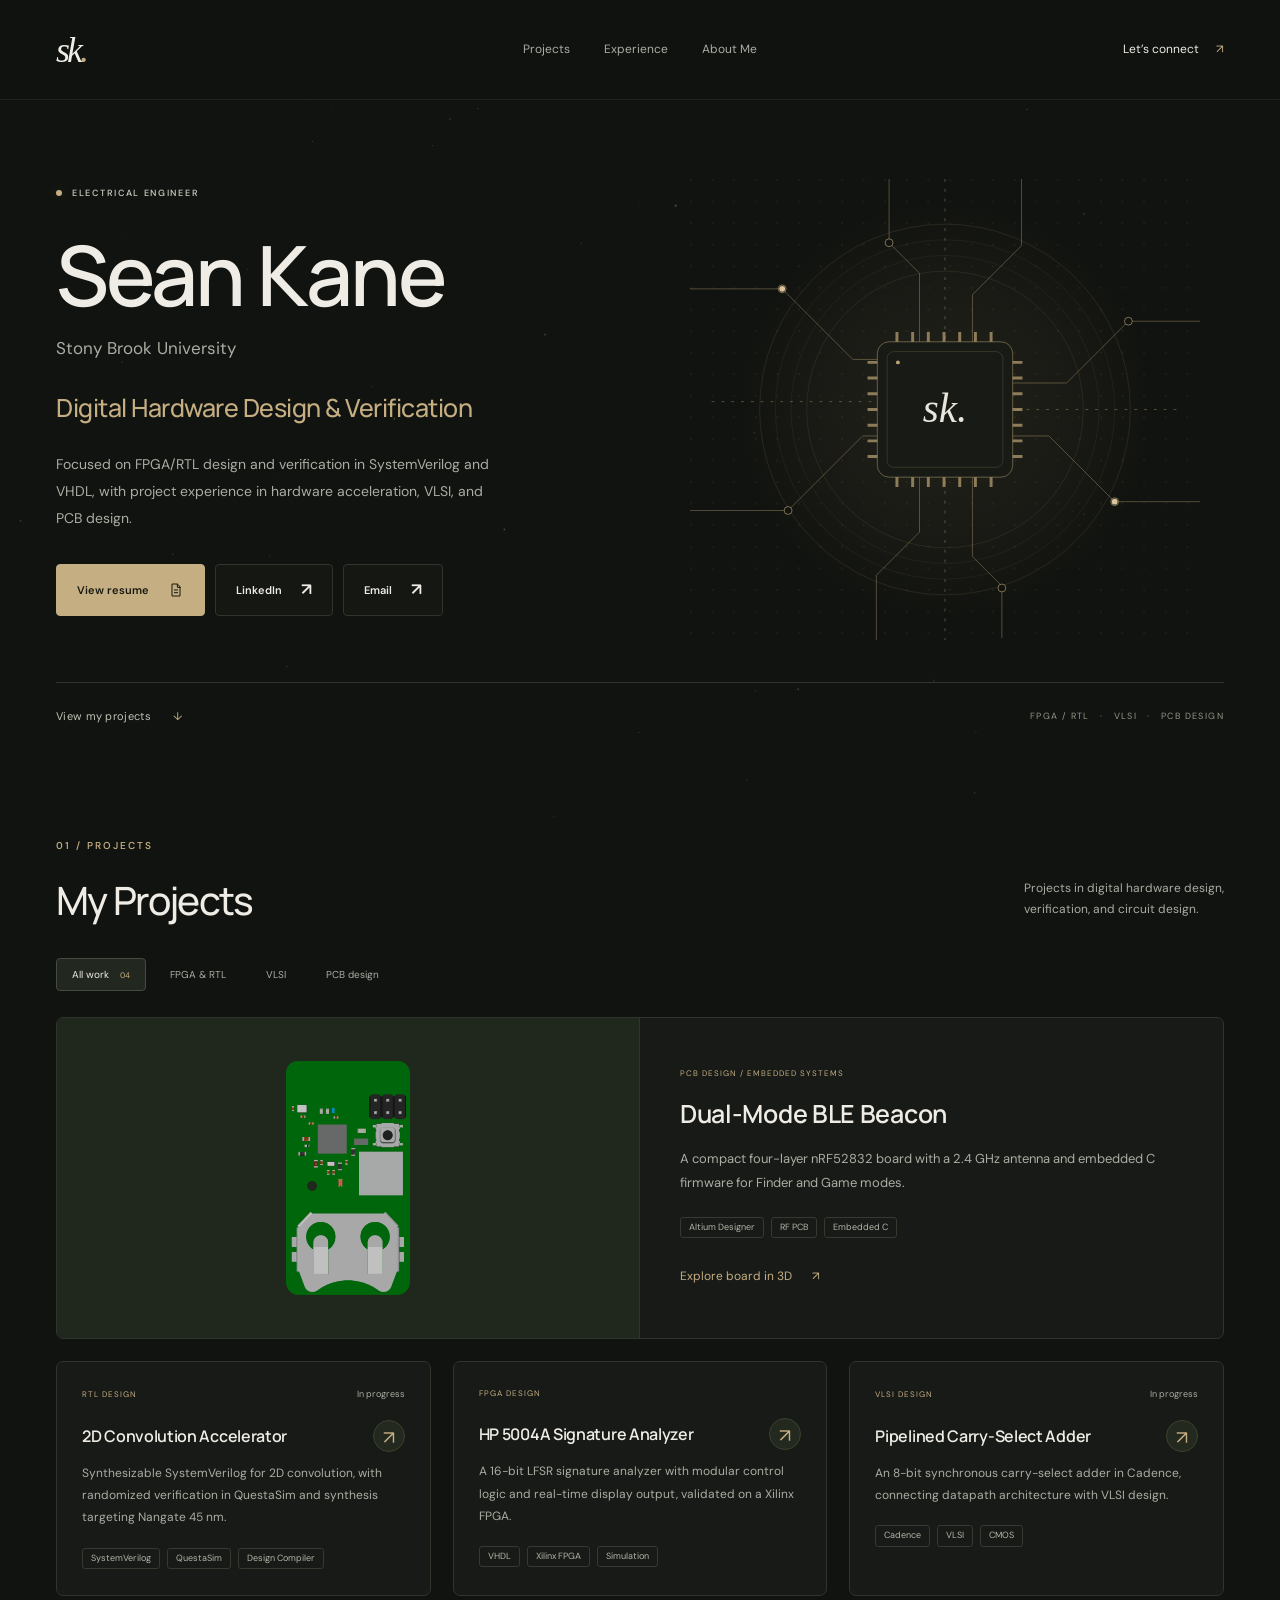
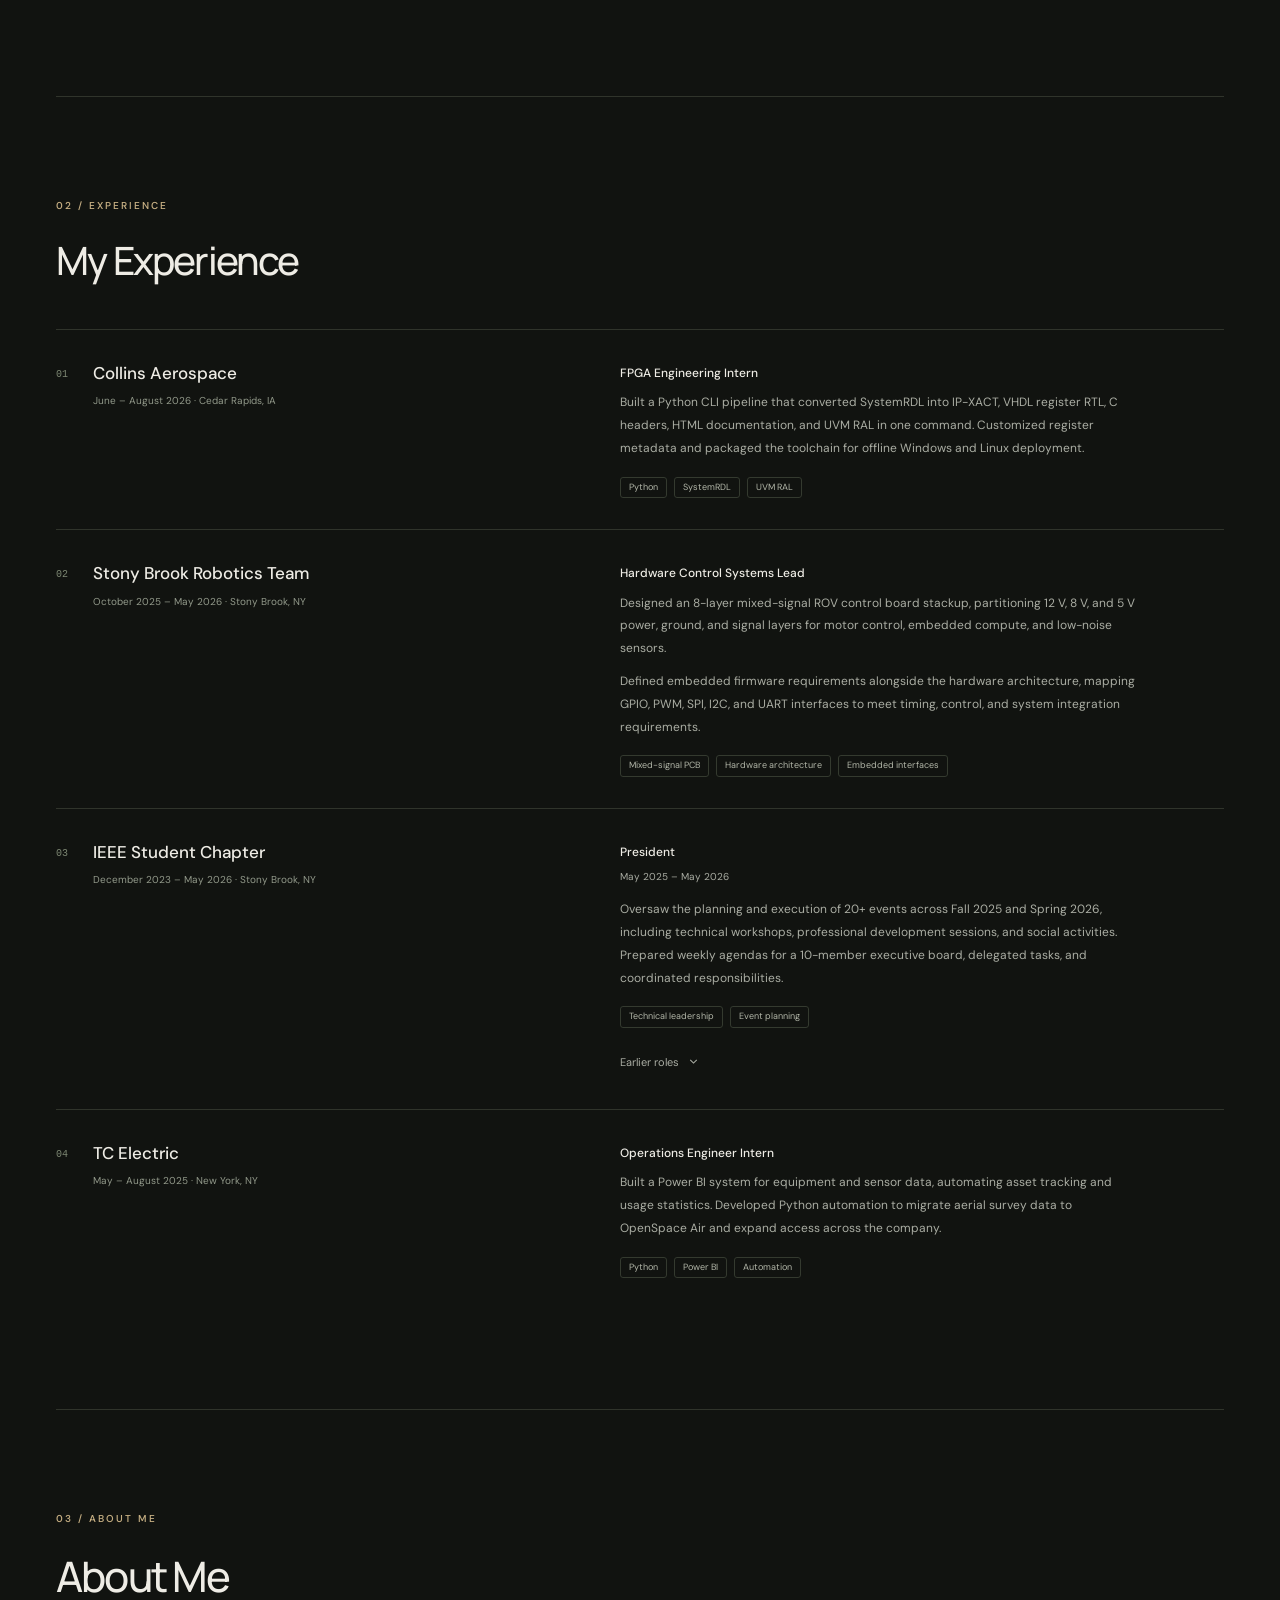
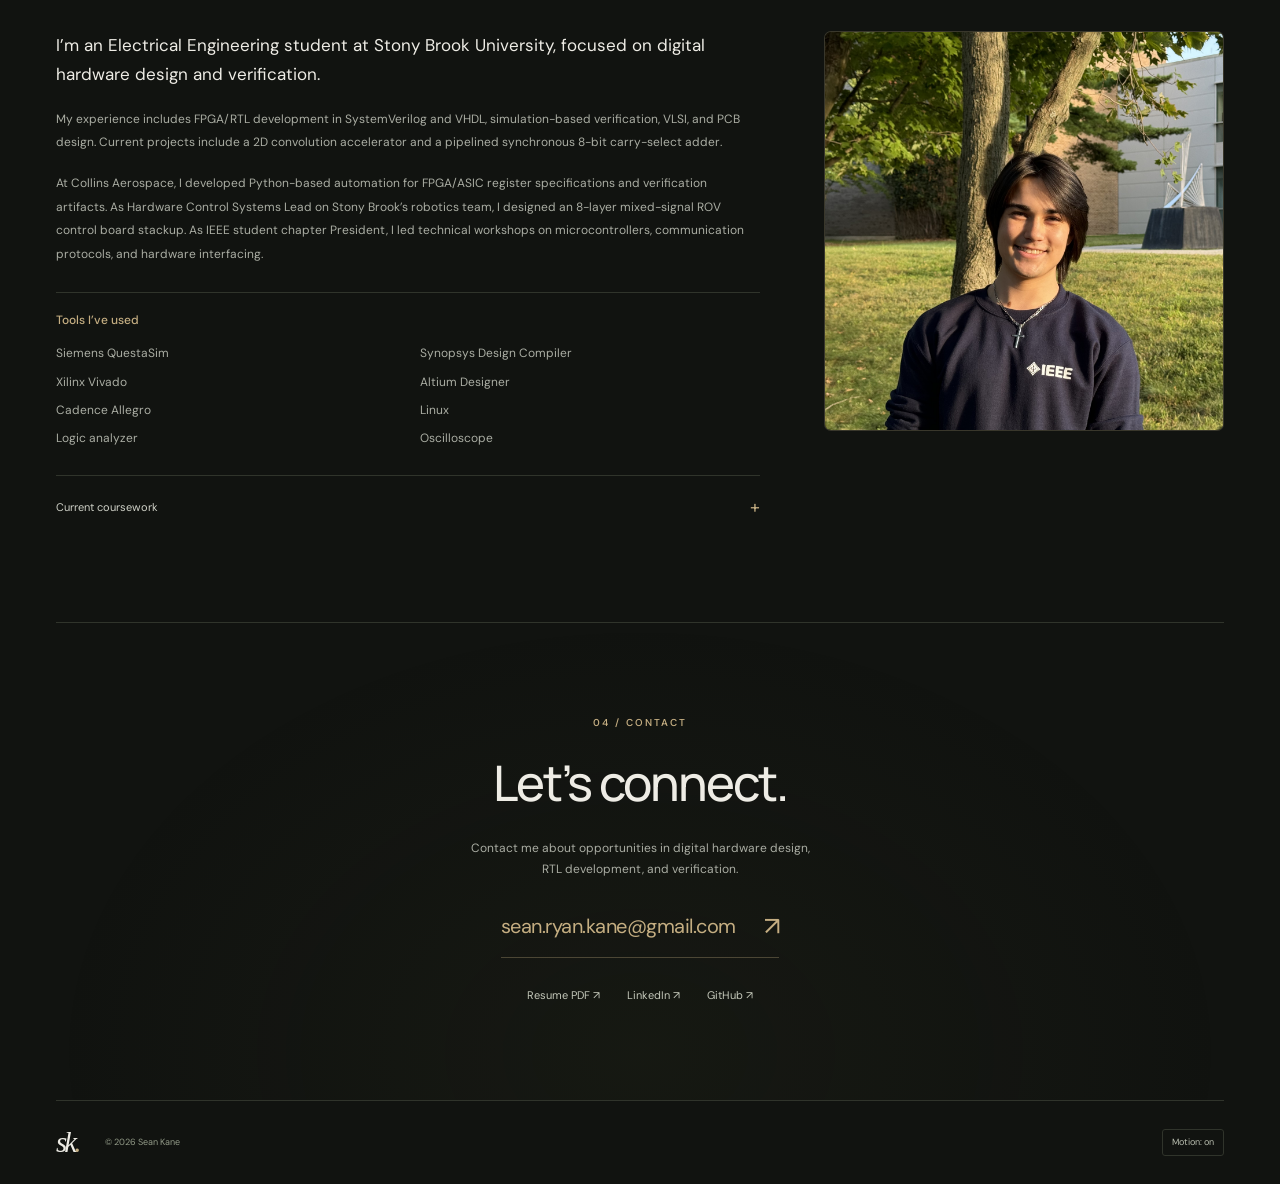
==== commit 6208c475: "Show BLE board preview and interactive 3D model with mouse and touch controls" ====
--- a/index.html
+++ b/index.html
@@ -62,8 +62,8 @@
       <p id="filter-status" class="sr-only" aria-live="polite"></p>
       <div class="project-grid">
         <article class="project-card beacon-project" data-category="pcb">
-          <a class="beacon-project-image" href="projects/ble-beacon.html" aria-label="Explore the Dual-Mode BLE Beacon project"><img src="assets/ble-beacon/schematic.png" alt="Circuit schematic for Sean Kane's dual-mode BLE beacon" width="1980" height="1530" loading="lazy"></a>
-          <div class="project-body"><div class="project-meta">PCB DESIGN / EMBEDDED SYSTEMS</div><div class="project-title-row"><h3><a href="projects/ble-beacon.html">Dual-Mode BLE Beacon</a></h3></div><p>A compact four-layer nRF52832 board with a 2.4 GHz antenna and embedded C firmware for Finder and Game modes.</p><div class="tags"><span>Altium Designer</span><span>RF PCB</span><span>Embedded C</span></div><a class="project-read" href="projects/ble-beacon.html">Explore schematic &amp; design files <span aria-hidden="true">↗</span></a></div>
+          <a class="beacon-project-image" href="projects/ble-beacon.html" aria-label="Explore the Dual-Mode BLE Beacon project"><img src="assets/ble-beacon/board-overview.png" alt="Top-down rendering of the populated BLE beacon board from its STEP model" width="600" height="1100" loading="lazy"></a>
+          <div class="project-body"><div class="project-meta">PCB DESIGN / EMBEDDED SYSTEMS</div><div class="project-title-row"><h3><a href="projects/ble-beacon.html">Dual-Mode BLE Beacon</a></h3></div><p>A compact four-layer nRF52832 board with a 2.4 GHz antenna and embedded C firmware for Finder and Game modes.</p><div class="tags"><span>Altium Designer</span><span>RF PCB</span><span>Embedded C</span></div><a class="project-read" href="projects/ble-beacon.html">Explore board in 3D <span aria-hidden="true">↗</span></a></div>
         </article>
         <article class="project-card" data-category="rtl">
           <div class="project-body"><div class="project-meta">RTL DESIGN <span>In progress</span></div><div class="project-title-row"><h3>2D Convolution Accelerator</h3><button class="project-open" data-project="convolution" aria-label="Read about the 2D Convolution Accelerator">↗</button></div><p>Synthesizable SystemVerilog for 2D convolution, with randomized verification in QuestaSim and synthesis targeting Nangate 45 nm.</p><div class="tags"><span>SystemVerilog</span><span>QuestaSim</span><span>Design Compiler</span></div></div>
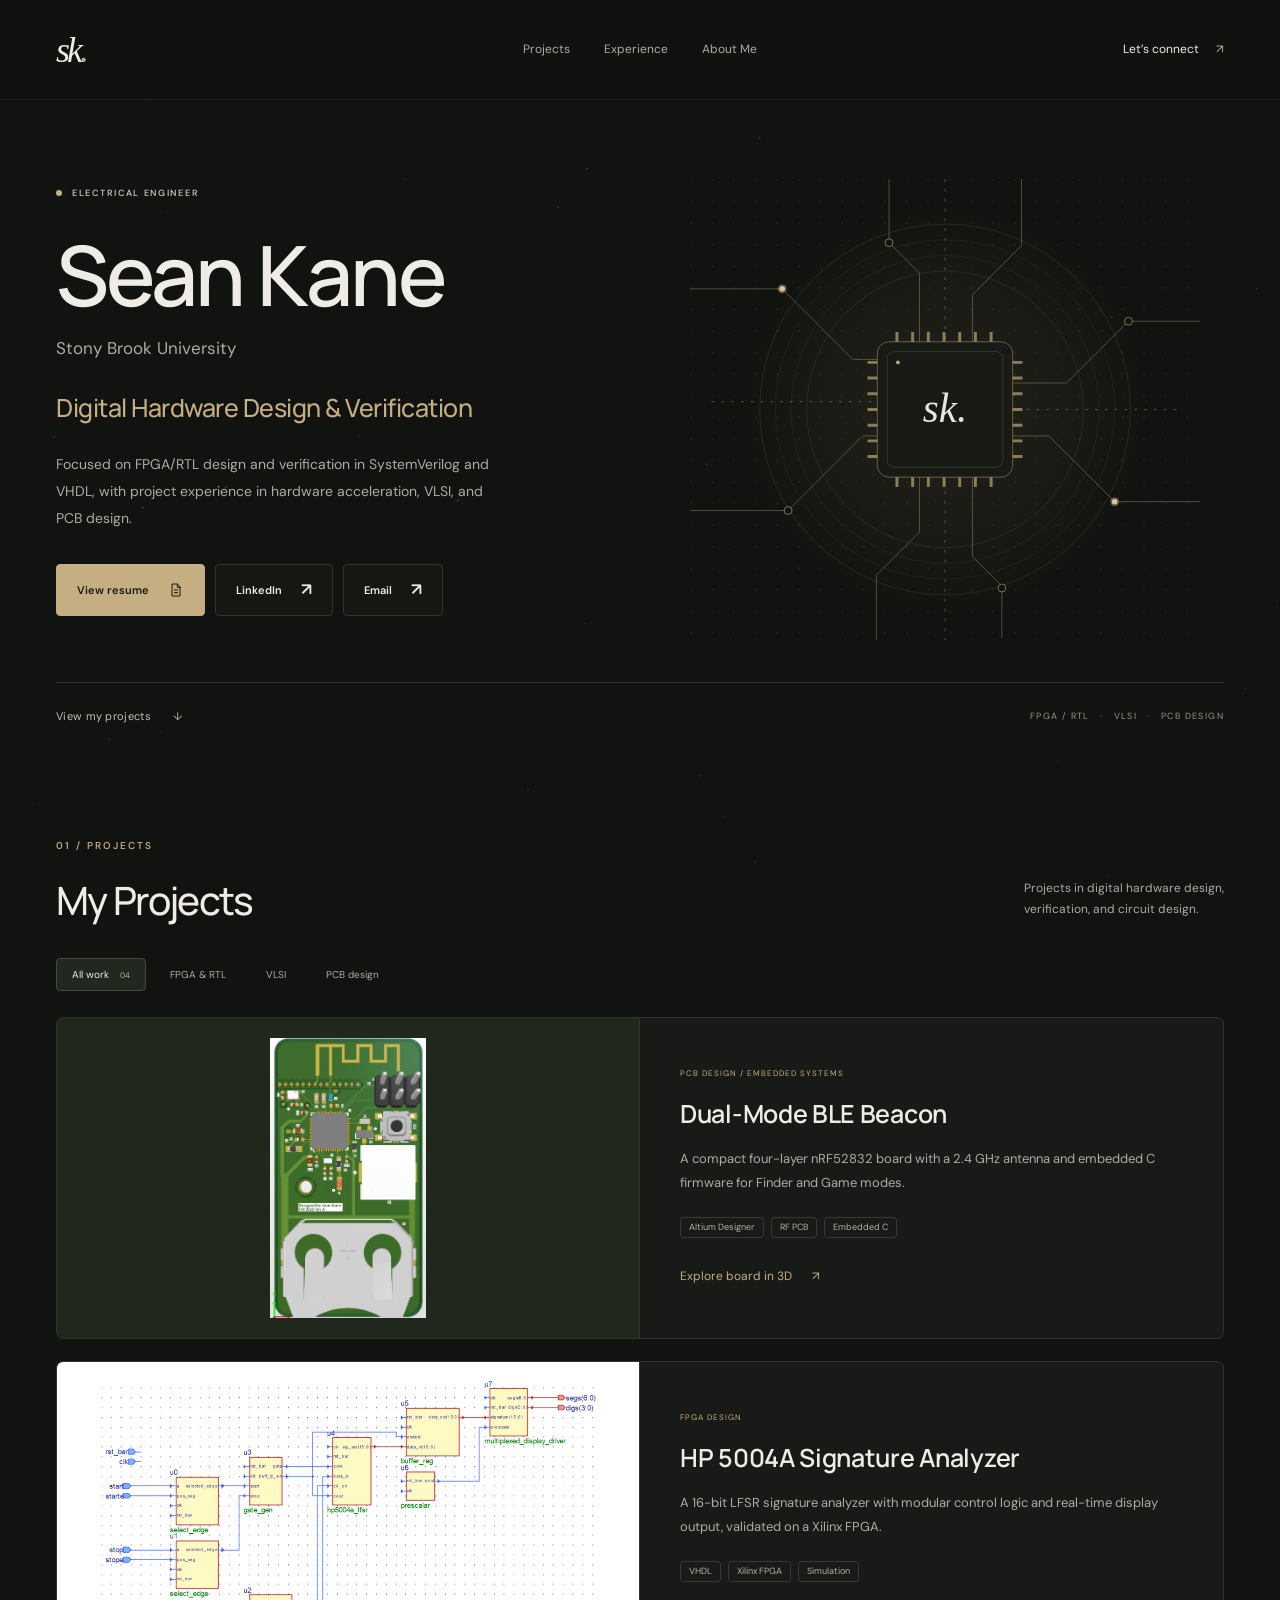
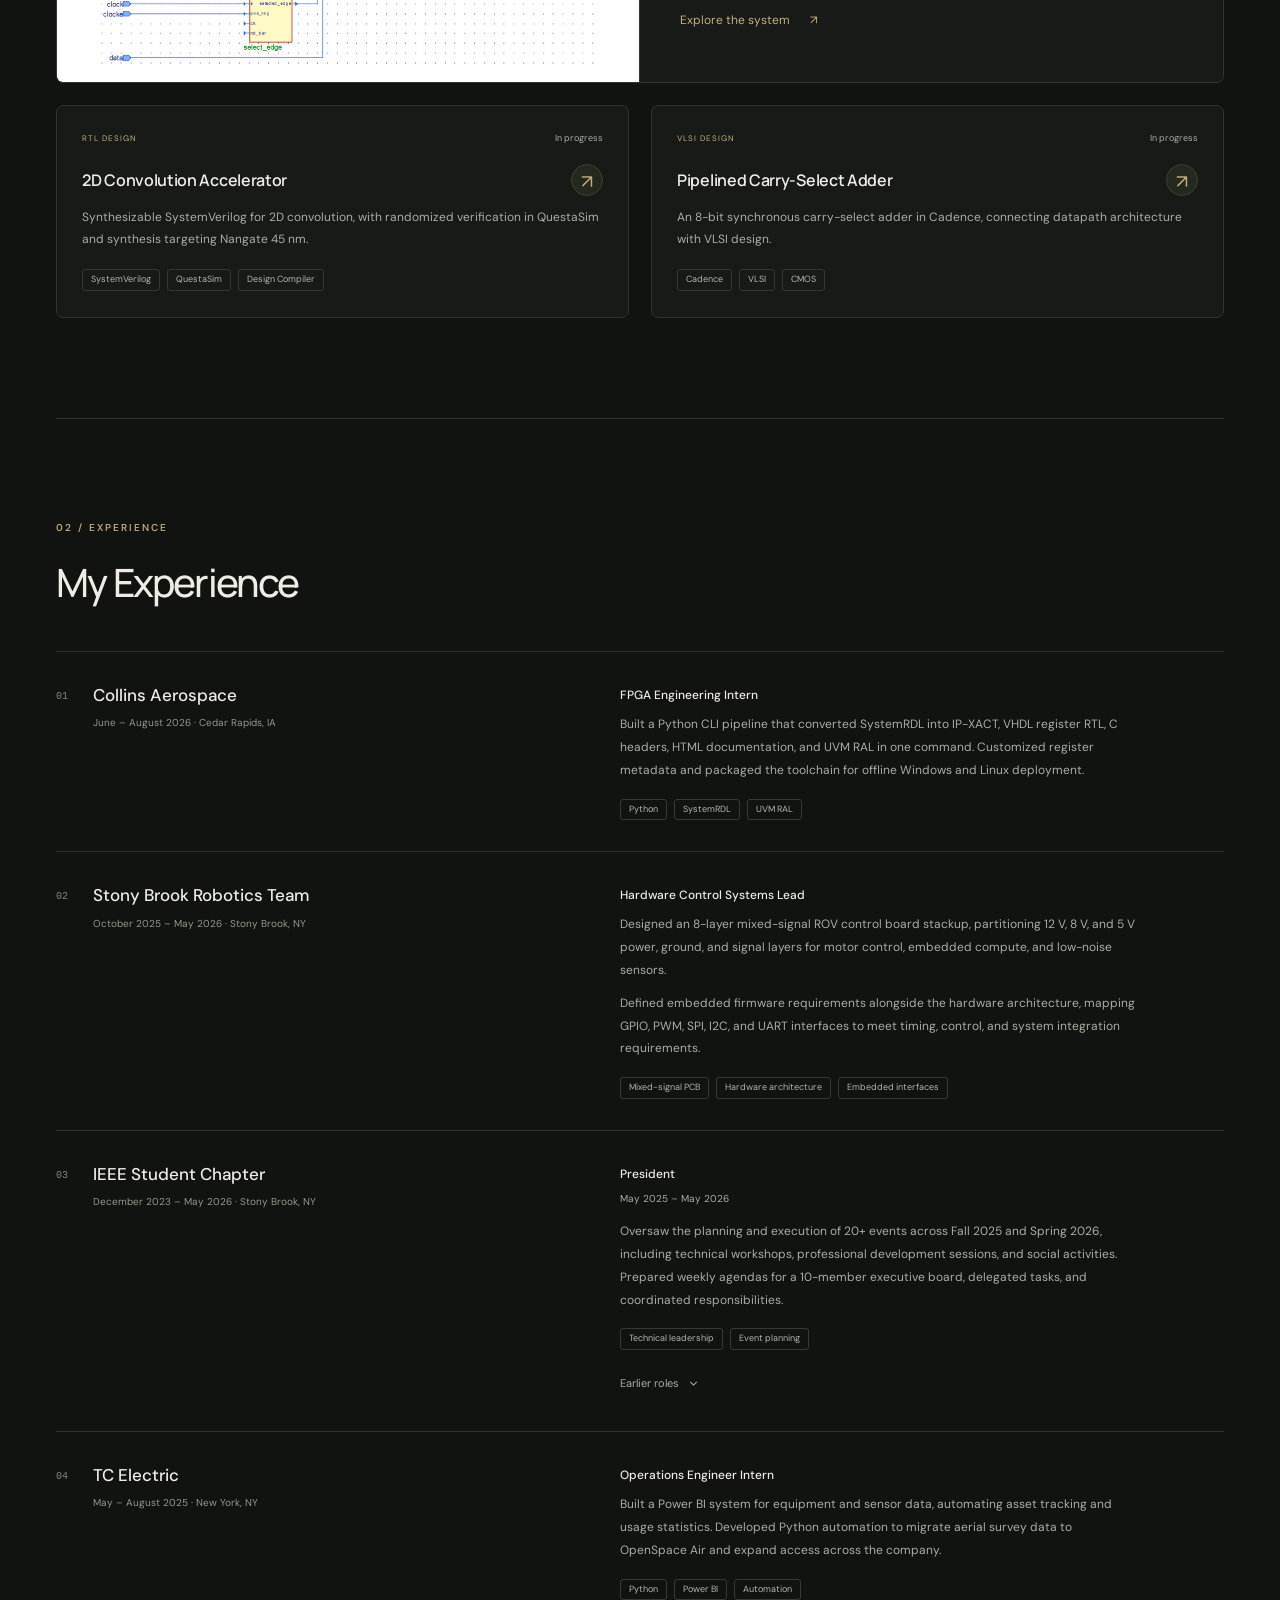
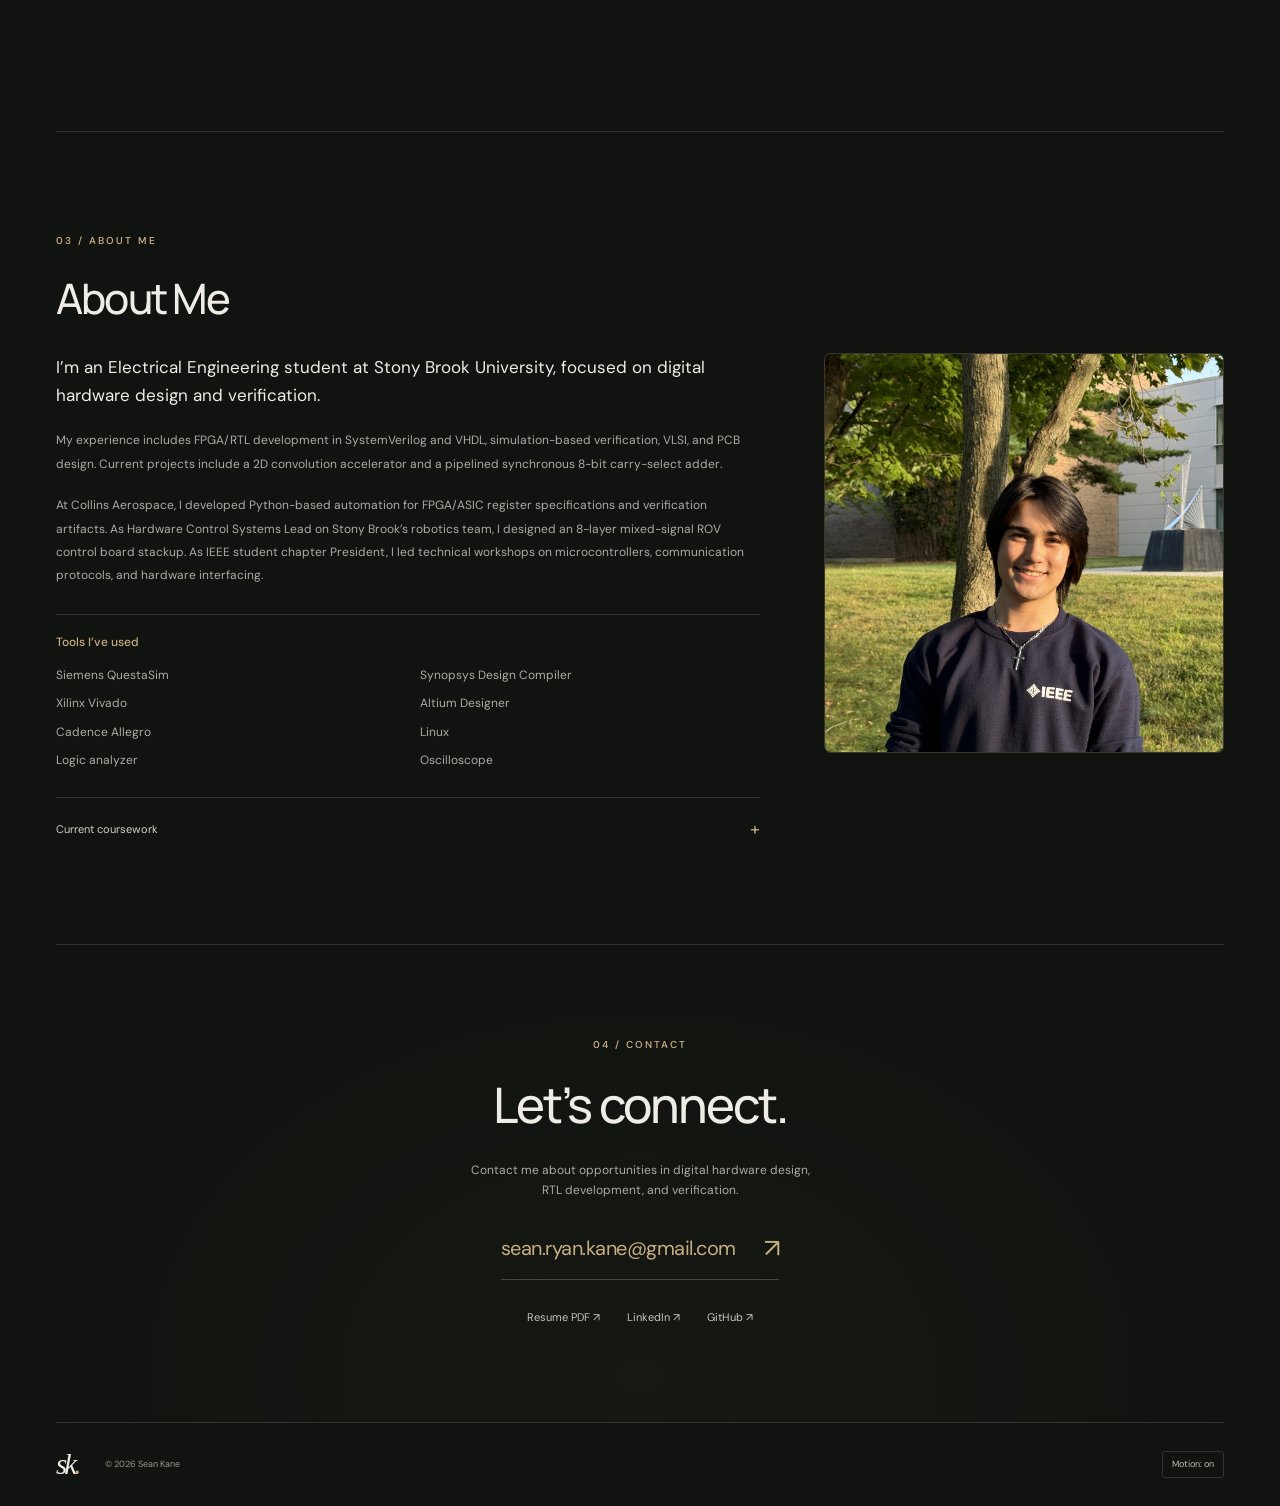
==== commit 8f4c4048: "Add original BLE image gallery and HP5004A system diagram project page" ====
--- a/index.html
+++ b/index.html
@@ -12,8 +12,8 @@
   <link rel="canonical" href="https://kanesea2542.github.io/">
   <title>Sean Kane — Digital Hardware Design & Verification</title>
   <link rel="icon" type="image/svg+xml" href="assets/favicon.svg">
-  <link rel="stylesheet" href="styles.css?v=20260906-ble">
-  <script src="script.js?v=20260906-ble" defer></script>
+  <link rel="stylesheet" href="styles.css?v=20260907-evidence">
+  <script src="script.js?v=20260907-evidence" defer></script>
 </head>
 <body>
   <a class="skip-link" href="#main">Skip to content</a>
@@ -62,15 +62,17 @@
       <p id="filter-status" class="sr-only" aria-live="polite"></p>
       <div class="project-grid">
         <article class="project-card beacon-project" data-category="pcb">
-          <a class="beacon-project-image" href="projects/ble-beacon.html" aria-label="Explore the Dual-Mode BLE Beacon project"><img src="assets/ble-beacon/board-overview.png" alt="Top-down rendering of the populated BLE beacon board from its STEP model" width="600" height="1100" loading="lazy"></a>
+          <a class="beacon-project-image" href="projects/ble-beacon.html" aria-label="Explore the Dual-Mode BLE Beacon project"><img src="assets/ble-beacon/altium-overview.png" alt="Altium Designer top view of the populated BLE beacon board" width="355" height="637" loading="lazy"></a>
           <div class="project-body"><div class="project-meta">PCB DESIGN / EMBEDDED SYSTEMS</div><div class="project-title-row"><h3><a href="projects/ble-beacon.html">Dual-Mode BLE Beacon</a></h3></div><p>A compact four-layer nRF52832 board with a 2.4 GHz antenna and embedded C firmware for Finder and Game modes.</p><div class="tags"><span>Altium Designer</span><span>RF PCB</span><span>Embedded C</span></div><a class="project-read" href="projects/ble-beacon.html">Explore board in 3D <span aria-hidden="true">↗</span></a></div>
+        </article>
+        <article class="project-card signature-project" data-category="rtl">
+          <a class="signature-project-image" href="projects/hp5004a.html" aria-label="Explore the HP 5004A Signature Analyzer project"><img src="assets/hp5004a/system-diagram.png" alt="HP 5004A RTL block diagram showing edge selection, gate generation, LFSR, output buffer, and display driver" width="982" height="556" loading="lazy"></a>
+          <div class="project-body"><div class="project-meta">FPGA DESIGN</div><div class="project-title-row"><h3><a href="projects/hp5004a.html">HP 5004A Signature Analyzer</a></h3></div><p>A 16-bit LFSR signature analyzer with modular control logic and real-time display output, validated on a Xilinx FPGA.</p><div class="tags"><span>VHDL</span><span>Xilinx FPGA</span><span>Simulation</span></div><a class="project-read" href="projects/hp5004a.html">Explore the system <span aria-hidden="true">↗</span></a></div>
         </article>
         <article class="project-card" data-category="rtl">
           <div class="project-body"><div class="project-meta">RTL DESIGN <span>In progress</span></div><div class="project-title-row"><h3>2D Convolution Accelerator</h3><button class="project-open" data-project="convolution" aria-label="Read about the 2D Convolution Accelerator">↗</button></div><p>Synthesizable SystemVerilog for 2D convolution, with randomized verification in QuestaSim and synthesis targeting Nangate 45 nm.</p><div class="tags"><span>SystemVerilog</span><span>QuestaSim</span><span>Design Compiler</span></div></div>
         </article>
-        <article class="project-card" data-category="rtl">
-          <div class="project-body"><div class="project-meta">FPGA DESIGN</div><div class="project-title-row"><h3>HP 5004A Signature Analyzer</h3><button class="project-open" data-project="signature" aria-label="Read about the HP 5004A Signature Analyzer">↗</button></div><p>A 16-bit LFSR signature analyzer with modular control logic and real-time display output, validated on a Xilinx FPGA.</p><div class="tags"><span>VHDL</span><span>Xilinx FPGA</span><span>Simulation</span></div></div>
-        </article>
+
         <article class="project-card" data-category="vlsi">
           <div class="project-body"><div class="project-meta">VLSI DESIGN <span>In progress</span></div><div class="project-title-row"><h3>Pipelined Carry-Select Adder</h3><button class="project-open" data-project="adder" aria-label="Read about the Pipelined Carry-Select Adder">↗</button></div><p>An 8-bit synchronous carry-select adder in Cadence, connecting datapath architecture with VLSI design.</p><div class="tags"><span>Cadence</span><span>VLSI</span><span>CMOS</span></div></div>
         </article>
--- a/styles.css
+++ b/styles.css
@@ -33,7 +33,7 @@
 .about-tools li{font-size:12px;color:var(--muted);line-height:1.7}
 @media(max-width:1050px){.about{grid-template-columns:minmax(0,1fr) minmax(240px,320px);gap:28px 40px}}
 @media(max-width:760px){.about{grid-template-columns:minmax(0,1fr);grid-template-areas:"title" "portrait" "copy";gap:24px}.about-portrait{width:min(100%,360px);justify-self:center}.about-tools ul{gap:8px 16px}}
-.project-grid{grid-template-columns:repeat(3,minmax(0,1fr));gap:22px}
+.project-grid{grid-template-columns:repeat(2,minmax(0,1fr));gap:22px}
 .project-meta{display:flex;justify-content:space-between;align-items:center;gap:12px;font-size:8px;letter-spacing:1px;color:var(--gold);margin-bottom:18px}
 .project-meta span{letter-spacing:0;font-size:9px;color:var(--muted)}
 .project-grid .project-title-row h3{font-size:16px}
@@ -46,5 +46,16 @@
 .beacon-project .project-body>p{font-size:13px;margin-block:18px 22px}
 .project-read{display:inline-flex;align-items:center;gap:20px;font-size:12px;color:var(--gold);margin-top:28px}
 .project-read:hover,.project-title-row h3 a:hover{color:#ead5ac}
+.signature-project-image{display:flex;align-items:center;justify-content:center;background:#fff;padding:12px;border-bottom:1px solid var(--line);aspect-ratio:982/556}
+.signature-project-image img{display:block;width:100%;height:auto;object-fit:contain}
 @media(max-width:1050px){.project-grid{grid-template-columns:repeat(2,minmax(0,1fr))}.beacon-project .project-body{padding:28px}}
 @media(max-width:760px){.project-grid{grid-template-columns:minmax(0,1fr)}.beacon-project{grid-template-columns:minmax(0,1fr)}.beacon-project-image{height:280px;border-right:0;border-bottom:1px solid var(--line)}.beacon-project .project-body{padding:24px}.beacon-project .project-title-row h3{font-size:22px}}
+
+.signature-project{grid-column:1/-1;display:grid;grid-template-columns:minmax(0,1fr) minmax(0,1fr);align-items:center}
+.signature-project-image{height:320px;aspect-ratio:auto;border-bottom:0;border-right:1px solid var(--line);padding:18px}
+.signature-project-image img{height:100%;object-fit:contain}
+.signature-project .project-body{padding:35px 40px}
+.signature-project .project-title-row h3{font-size:25px}
+.signature-project .project-body>p{font-size:13px;margin-block:18px 22px}
+@media(max-width:1050px){.signature-project .project-body{padding:28px}}
+@media(max-width:760px){.signature-project{grid-template-columns:minmax(0,1fr)}.signature-project-image{height:auto;aspect-ratio:982/556;border-right:0;border-bottom:1px solid var(--line);padding:12px}.signature-project .project-body{padding:24px}.signature-project .project-title-row h3{font-size:22px}}
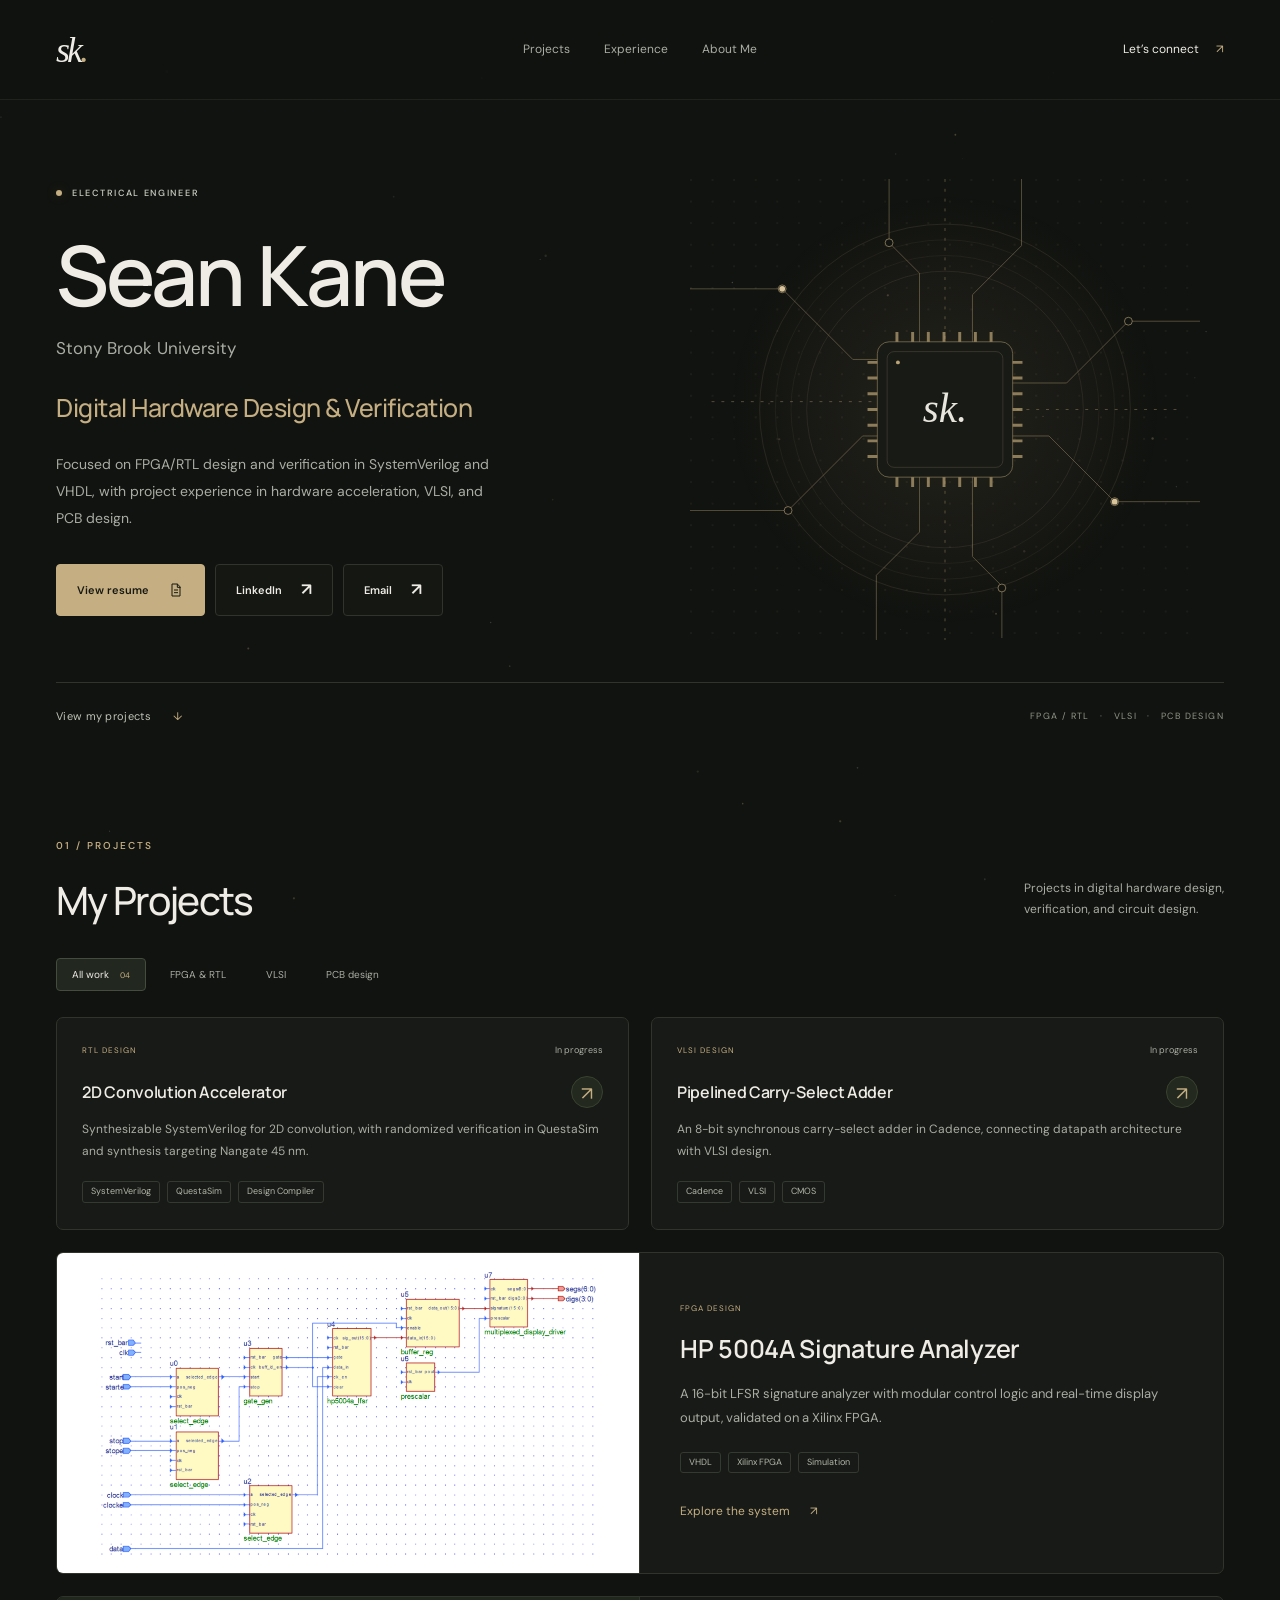
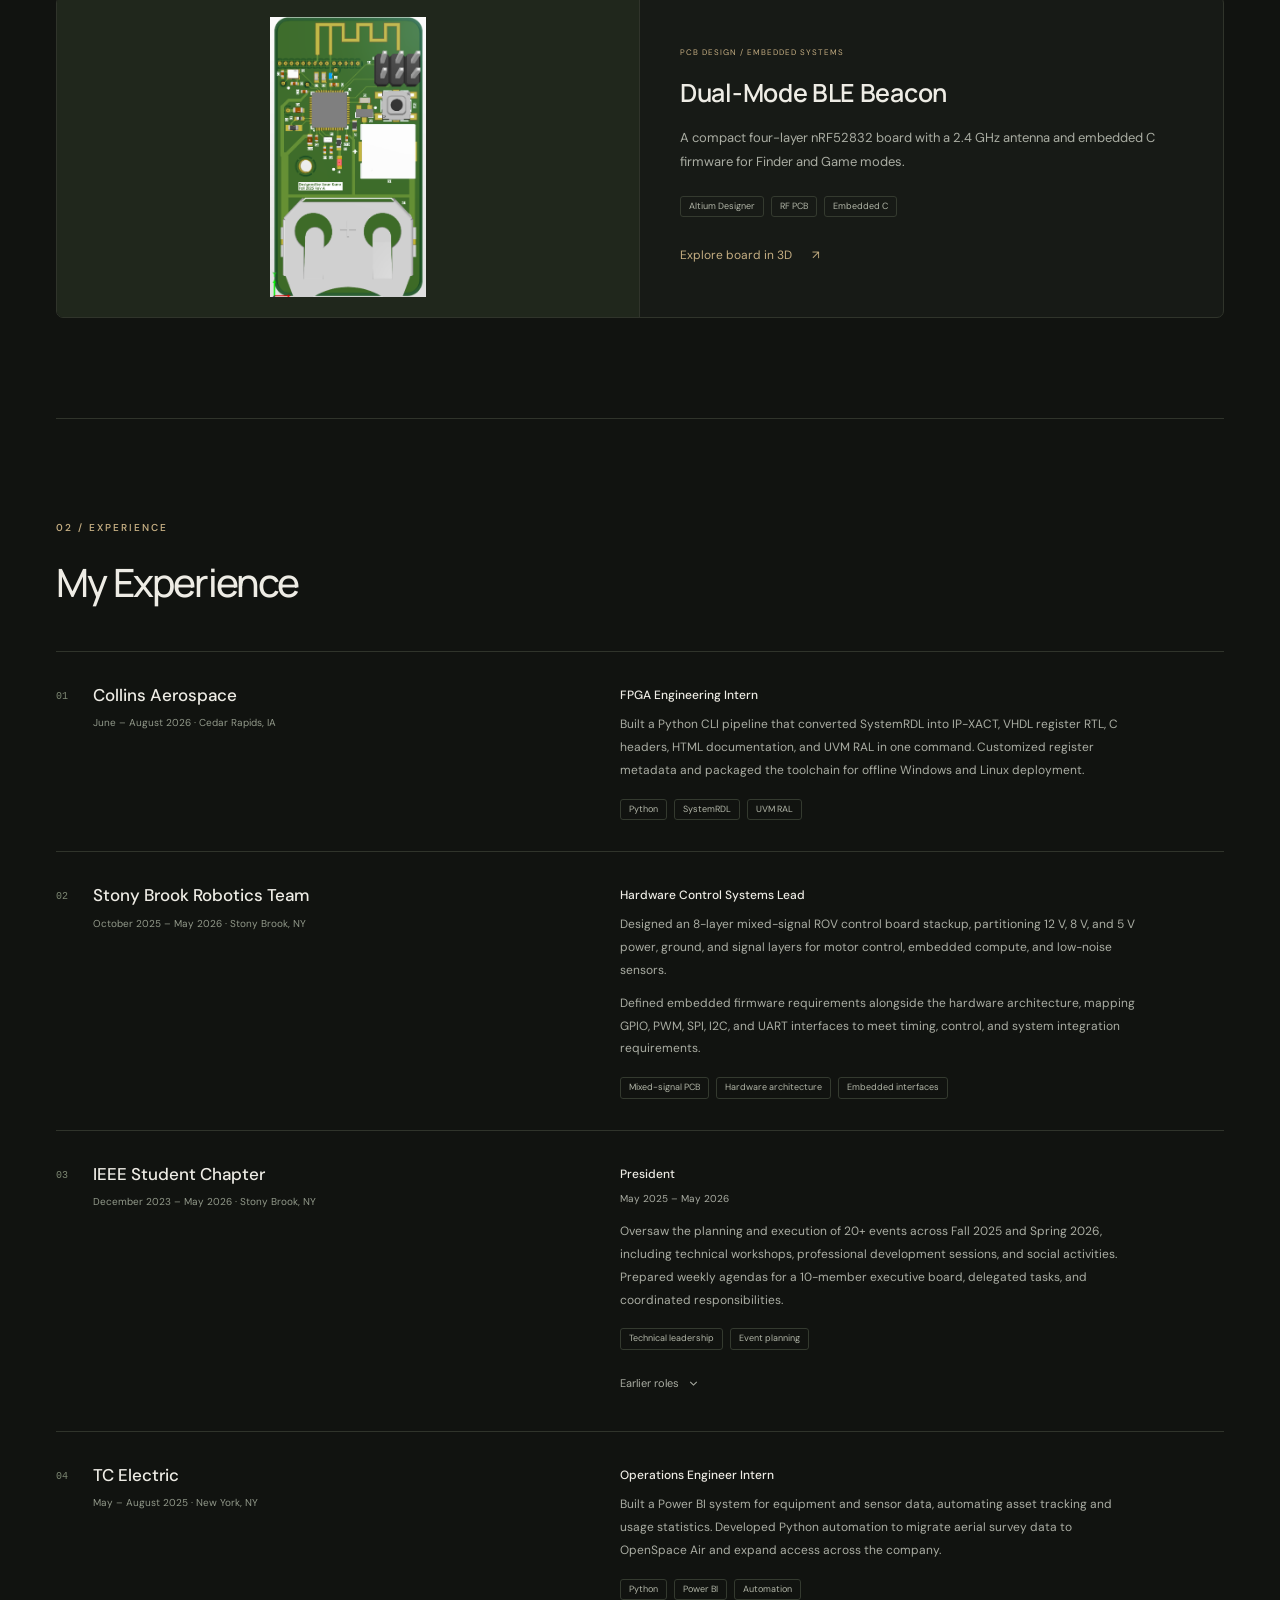
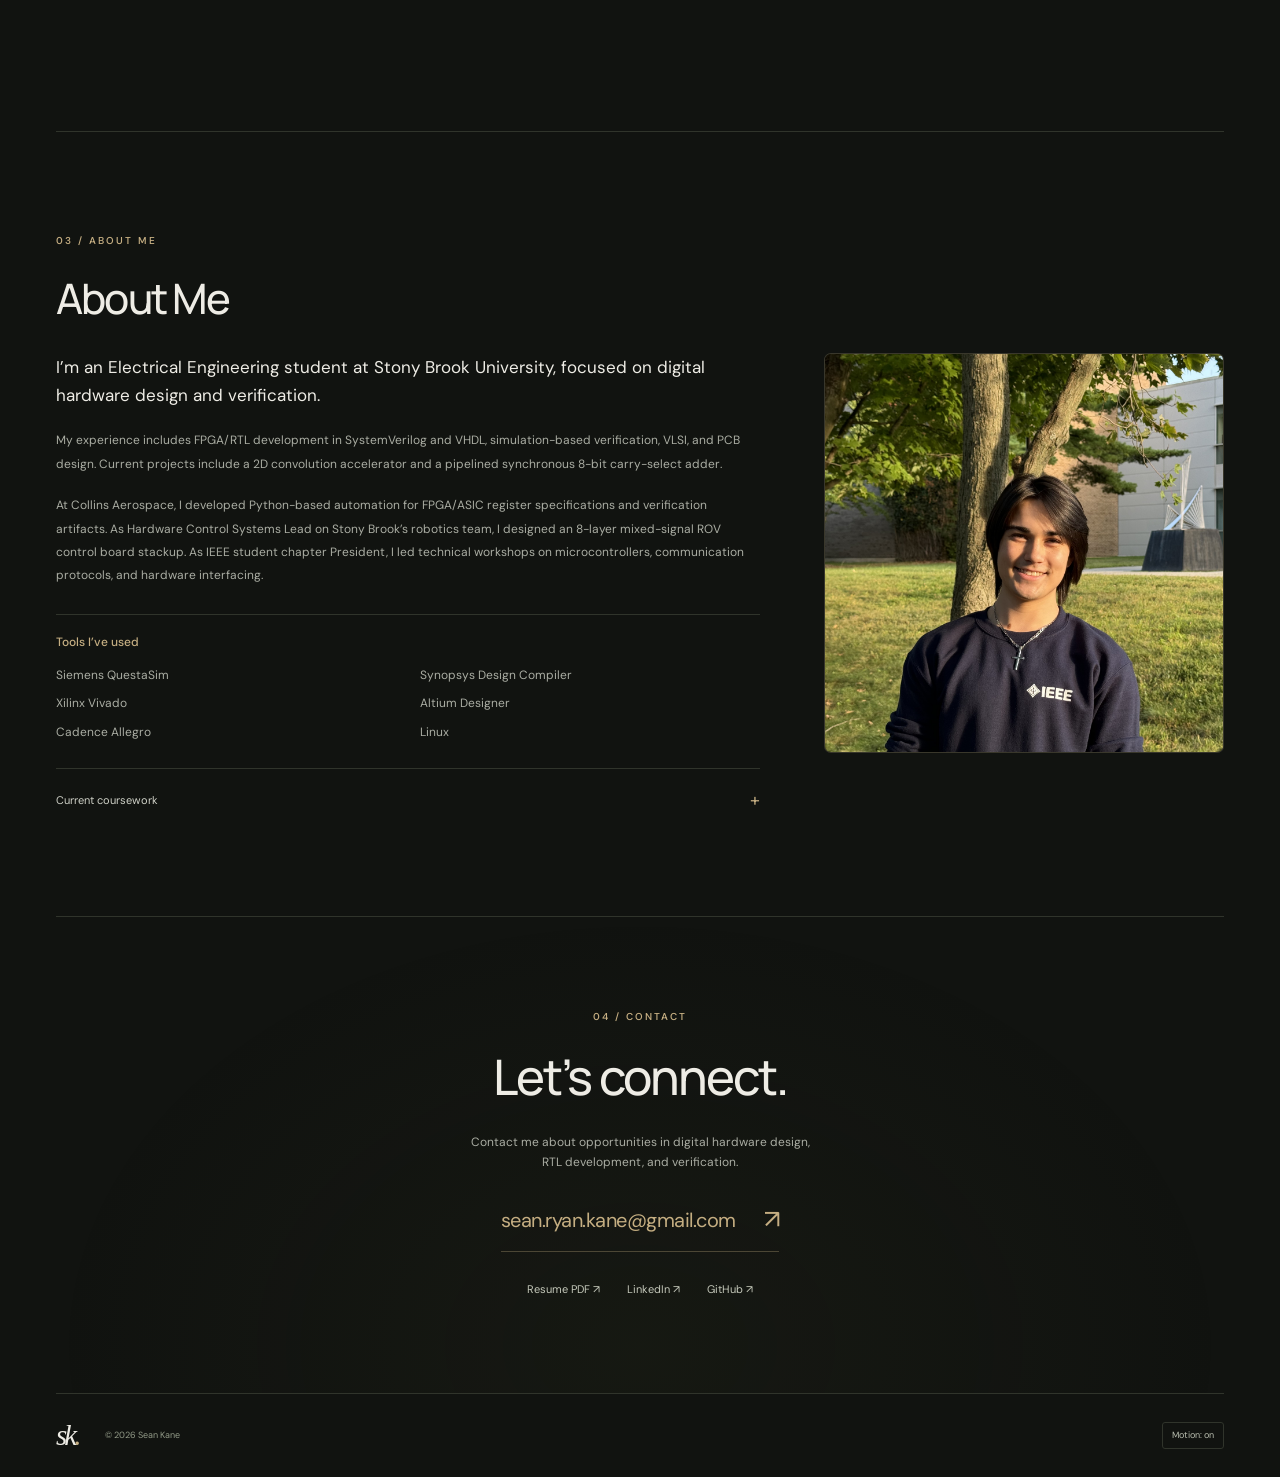
==== commit 96064773: "Prioritize digital design projects and refine tools and description heading" ====
--- a/index.html
+++ b/index.html
@@ -61,20 +61,19 @@
       <div class="filters" role="group" aria-label="Filter projects"><button type="button" class="filter active" aria-pressed="true" data-filter="all">All work <span>04</span></button><button type="button" class="filter" aria-pressed="false" data-filter="rtl">FPGA & RTL</button><button type="button" class="filter" aria-pressed="false" data-filter="vlsi">VLSI</button><button type="button" class="filter" aria-pressed="false" data-filter="pcb">PCB design</button></div>
       <p id="filter-status" class="sr-only" aria-live="polite"></p>
       <div class="project-grid">
-        <article class="project-card beacon-project" data-category="pcb">
-          <a class="beacon-project-image" href="projects/ble-beacon.html" aria-label="Explore the Dual-Mode BLE Beacon project"><img src="assets/ble-beacon/altium-overview.png" alt="Altium Designer top view of the populated BLE beacon board" width="355" height="637" loading="lazy"></a>
-          <div class="project-body"><div class="project-meta">PCB DESIGN / EMBEDDED SYSTEMS</div><div class="project-title-row"><h3><a href="projects/ble-beacon.html">Dual-Mode BLE Beacon</a></h3></div><p>A compact four-layer nRF52832 board with a 2.4 GHz antenna and embedded C firmware for Finder and Game modes.</p><div class="tags"><span>Altium Designer</span><span>RF PCB</span><span>Embedded C</span></div><a class="project-read" href="projects/ble-beacon.html">Explore board in 3D <span aria-hidden="true">↗</span></a></div>
+        <article class="project-card" data-category="rtl">
+          <div class="project-body"><div class="project-meta">RTL DESIGN <span>In progress</span></div><div class="project-title-row"><h3>2D Convolution Accelerator</h3><button class="project-open" data-project="convolution" aria-label="Read about the 2D Convolution Accelerator">↗</button></div><p>Synthesizable SystemVerilog for 2D convolution, with randomized verification in QuestaSim and synthesis targeting Nangate 45 nm.</p><div class="tags"><span>SystemVerilog</span><span>QuestaSim</span><span>Design Compiler</span></div></div>
+        </article>
+        <article class="project-card" data-category="vlsi">
+          <div class="project-body"><div class="project-meta">VLSI DESIGN <span>In progress</span></div><div class="project-title-row"><h3>Pipelined Carry-Select Adder</h3><button class="project-open" data-project="adder" aria-label="Read about the Pipelined Carry-Select Adder">↗</button></div><p>An 8-bit synchronous carry-select adder in Cadence, connecting datapath architecture with VLSI design.</p><div class="tags"><span>Cadence</span><span>VLSI</span><span>CMOS</span></div></div>
         </article>
         <article class="project-card signature-project" data-category="rtl">
           <a class="signature-project-image" href="projects/hp5004a.html" aria-label="Explore the HP 5004A Signature Analyzer project"><img src="assets/hp5004a/system-diagram.png" alt="HP 5004A RTL block diagram showing edge selection, gate generation, LFSR, output buffer, and display driver" width="982" height="556" loading="lazy"></a>
           <div class="project-body"><div class="project-meta">FPGA DESIGN</div><div class="project-title-row"><h3><a href="projects/hp5004a.html">HP 5004A Signature Analyzer</a></h3></div><p>A 16-bit LFSR signature analyzer with modular control logic and real-time display output, validated on a Xilinx FPGA.</p><div class="tags"><span>VHDL</span><span>Xilinx FPGA</span><span>Simulation</span></div><a class="project-read" href="projects/hp5004a.html">Explore the system <span aria-hidden="true">↗</span></a></div>
         </article>
-        <article class="project-card" data-category="rtl">
-          <div class="project-body"><div class="project-meta">RTL DESIGN <span>In progress</span></div><div class="project-title-row"><h3>2D Convolution Accelerator</h3><button class="project-open" data-project="convolution" aria-label="Read about the 2D Convolution Accelerator">↗</button></div><p>Synthesizable SystemVerilog for 2D convolution, with randomized verification in QuestaSim and synthesis targeting Nangate 45 nm.</p><div class="tags"><span>SystemVerilog</span><span>QuestaSim</span><span>Design Compiler</span></div></div>
-        </article>
-
-        <article class="project-card" data-category="vlsi">
-          <div class="project-body"><div class="project-meta">VLSI DESIGN <span>In progress</span></div><div class="project-title-row"><h3>Pipelined Carry-Select Adder</h3><button class="project-open" data-project="adder" aria-label="Read about the Pipelined Carry-Select Adder">↗</button></div><p>An 8-bit synchronous carry-select adder in Cadence, connecting datapath architecture with VLSI design.</p><div class="tags"><span>Cadence</span><span>VLSI</span><span>CMOS</span></div></div>
+        <article class="project-card beacon-project" data-category="pcb">
+          <a class="beacon-project-image" href="projects/ble-beacon.html" aria-label="Explore the Dual-Mode BLE Beacon project"><img src="assets/ble-beacon/altium-overview.png" alt="Altium Designer top view of the populated BLE beacon board" width="355" height="637" loading="lazy"></a>
+          <div class="project-body"><div class="project-meta">PCB DESIGN / EMBEDDED SYSTEMS</div><div class="project-title-row"><h3><a href="projects/ble-beacon.html">Dual-Mode BLE Beacon</a></h3></div><p>A compact four-layer nRF52832 board with a 2.4 GHz antenna and embedded C firmware for Finder and Game modes.</p><div class="tags"><span>Altium Designer</span><span>RF PCB</span><span>Embedded C</span></div><a class="project-read" href="projects/ble-beacon.html">Explore board in 3D <span aria-hidden="true">↗</span></a></div>
         </article>
       </div>
 
@@ -95,7 +94,7 @@
           <p>At Collins Aerospace, I developed Python-based automation for FPGA/ASIC register specifications and verification artifacts. As Hardware Control Systems Lead on Stony Brook’s robotics team, I designed an 8-layer mixed-signal ROV control board stackup. As IEEE student chapter President, I led technical workshops on microcontrollers, communication protocols, and hardware interfacing.</p>
           <div class="about-tools">
             <h3>Tools I’ve used</h3>
-            <ul><li>Siemens QuestaSim</li><li>Synopsys Design Compiler</li><li>Xilinx Vivado</li><li>Altium Designer</li><li>Cadence Allegro</li><li>Linux</li><li>Logic analyzer</li><li>Oscilloscope</li></ul>
+            <ul><li>Siemens QuestaSim</li><li>Synopsys Design Compiler</li><li>Xilinx Vivado</li><li>Altium Designer</li><li>Cadence Allegro</li><li>Linux</li></ul>
           </div>
           <details class="coursework"><summary>Current coursework <span aria-hidden="true">+</span></summary><p>My current coursework is expanding my experience in SystemVerilog RTL design and verification, hardware acceleration, transistor-level CMOS design, SPICE simulation, low-power design, datapath and memory design, and VLSI design methodologies.</p></details>
       </div>
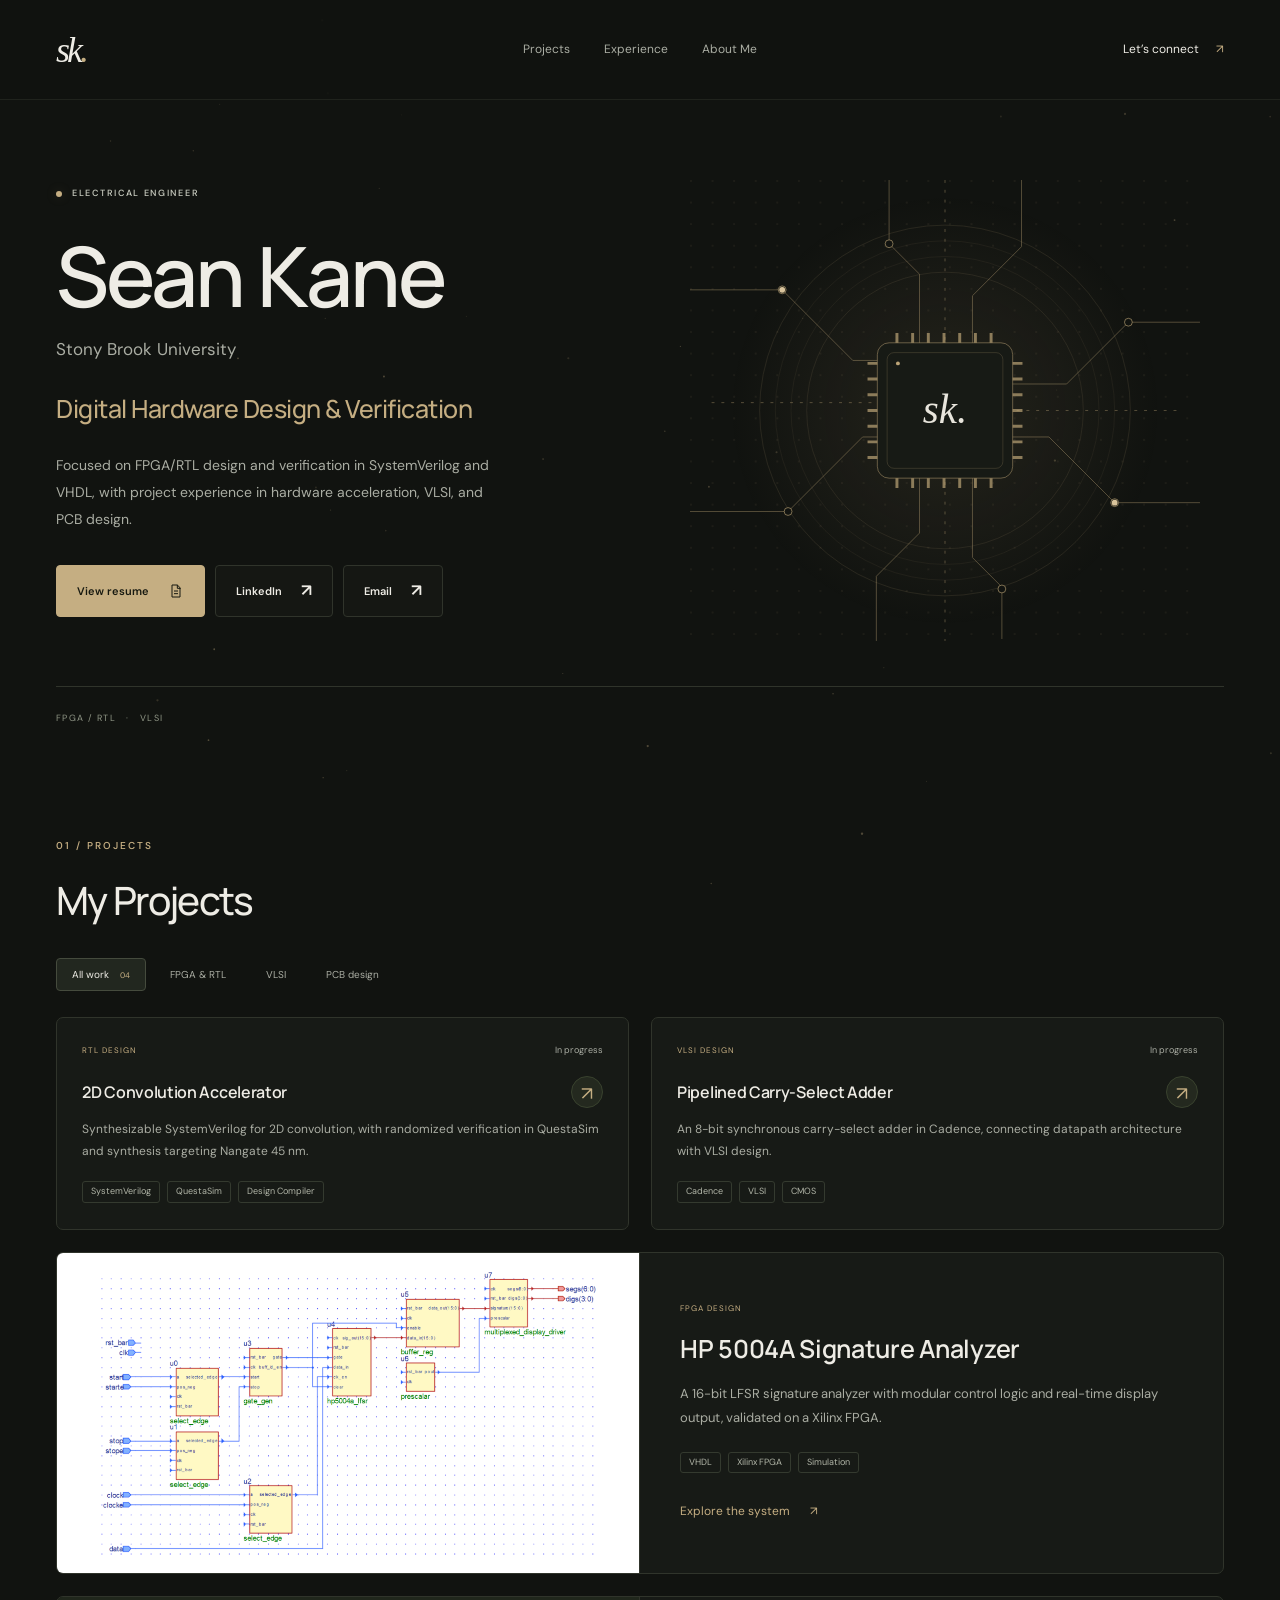
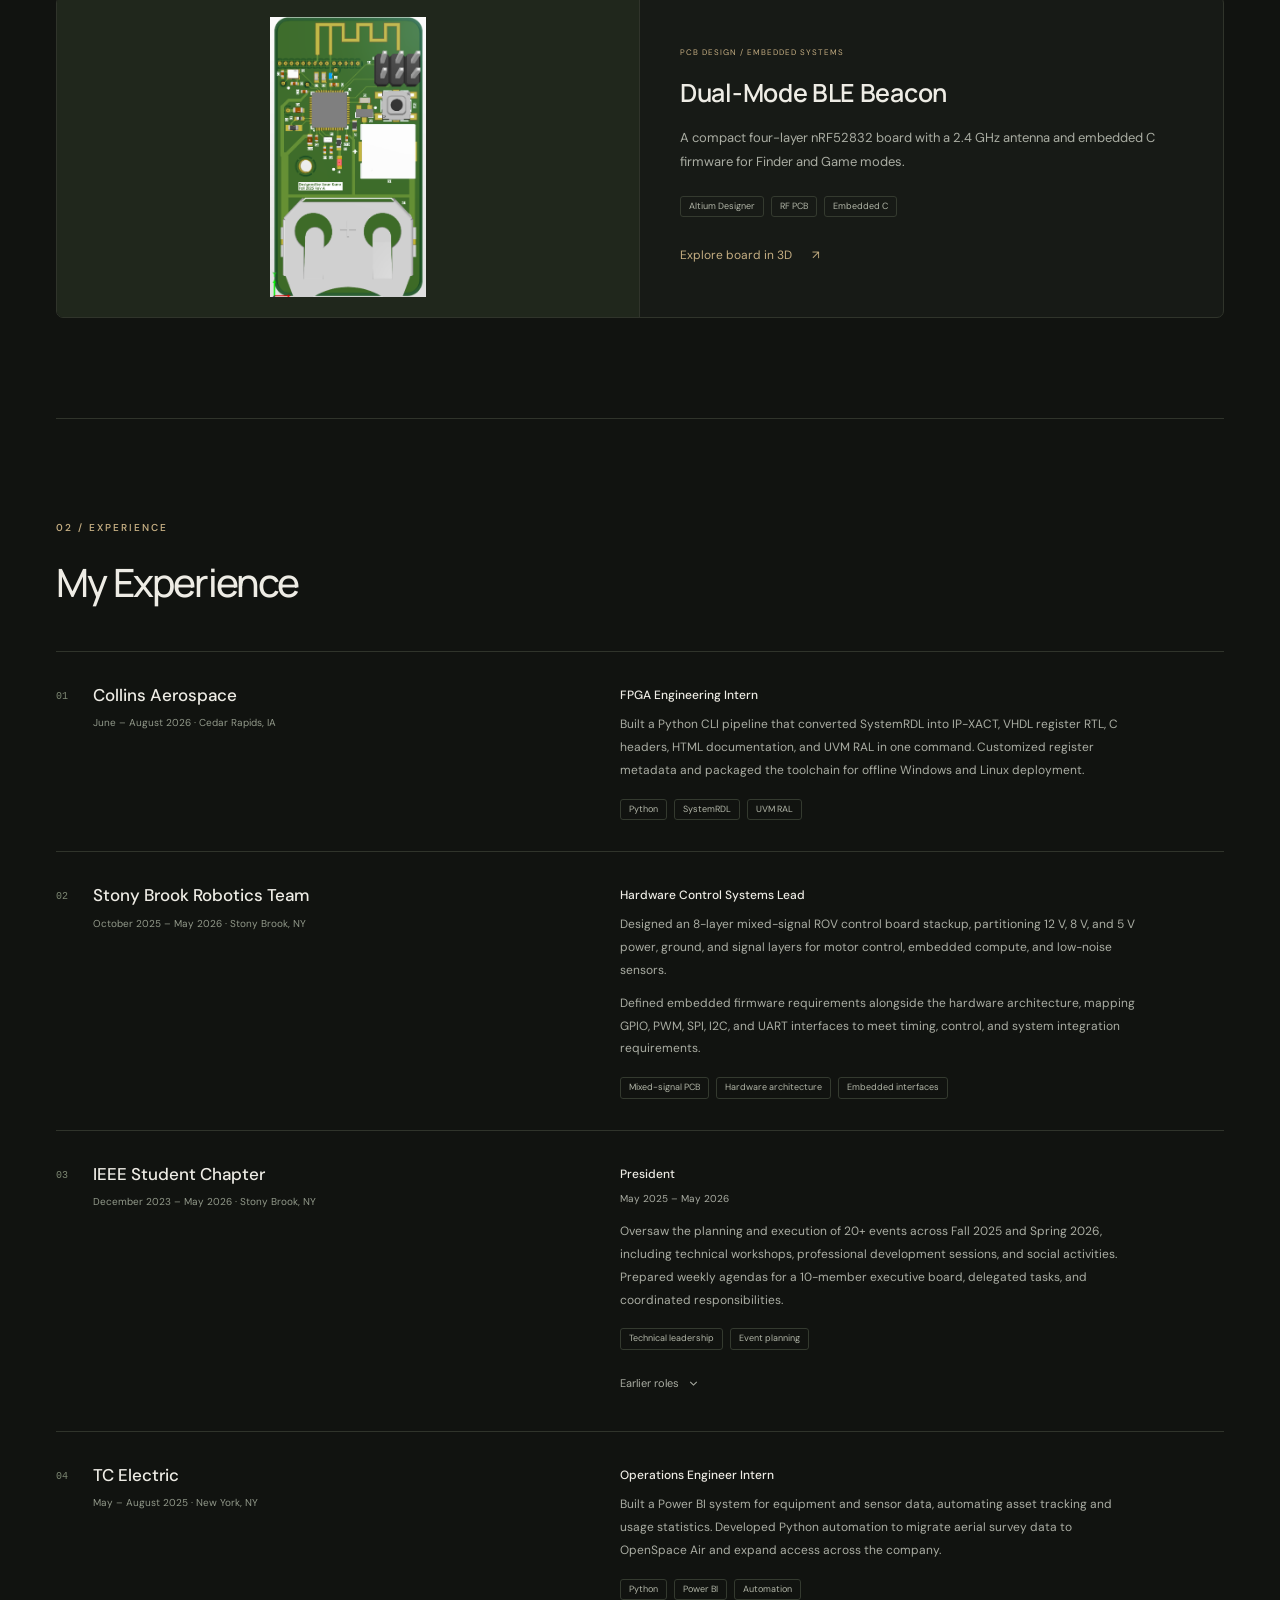
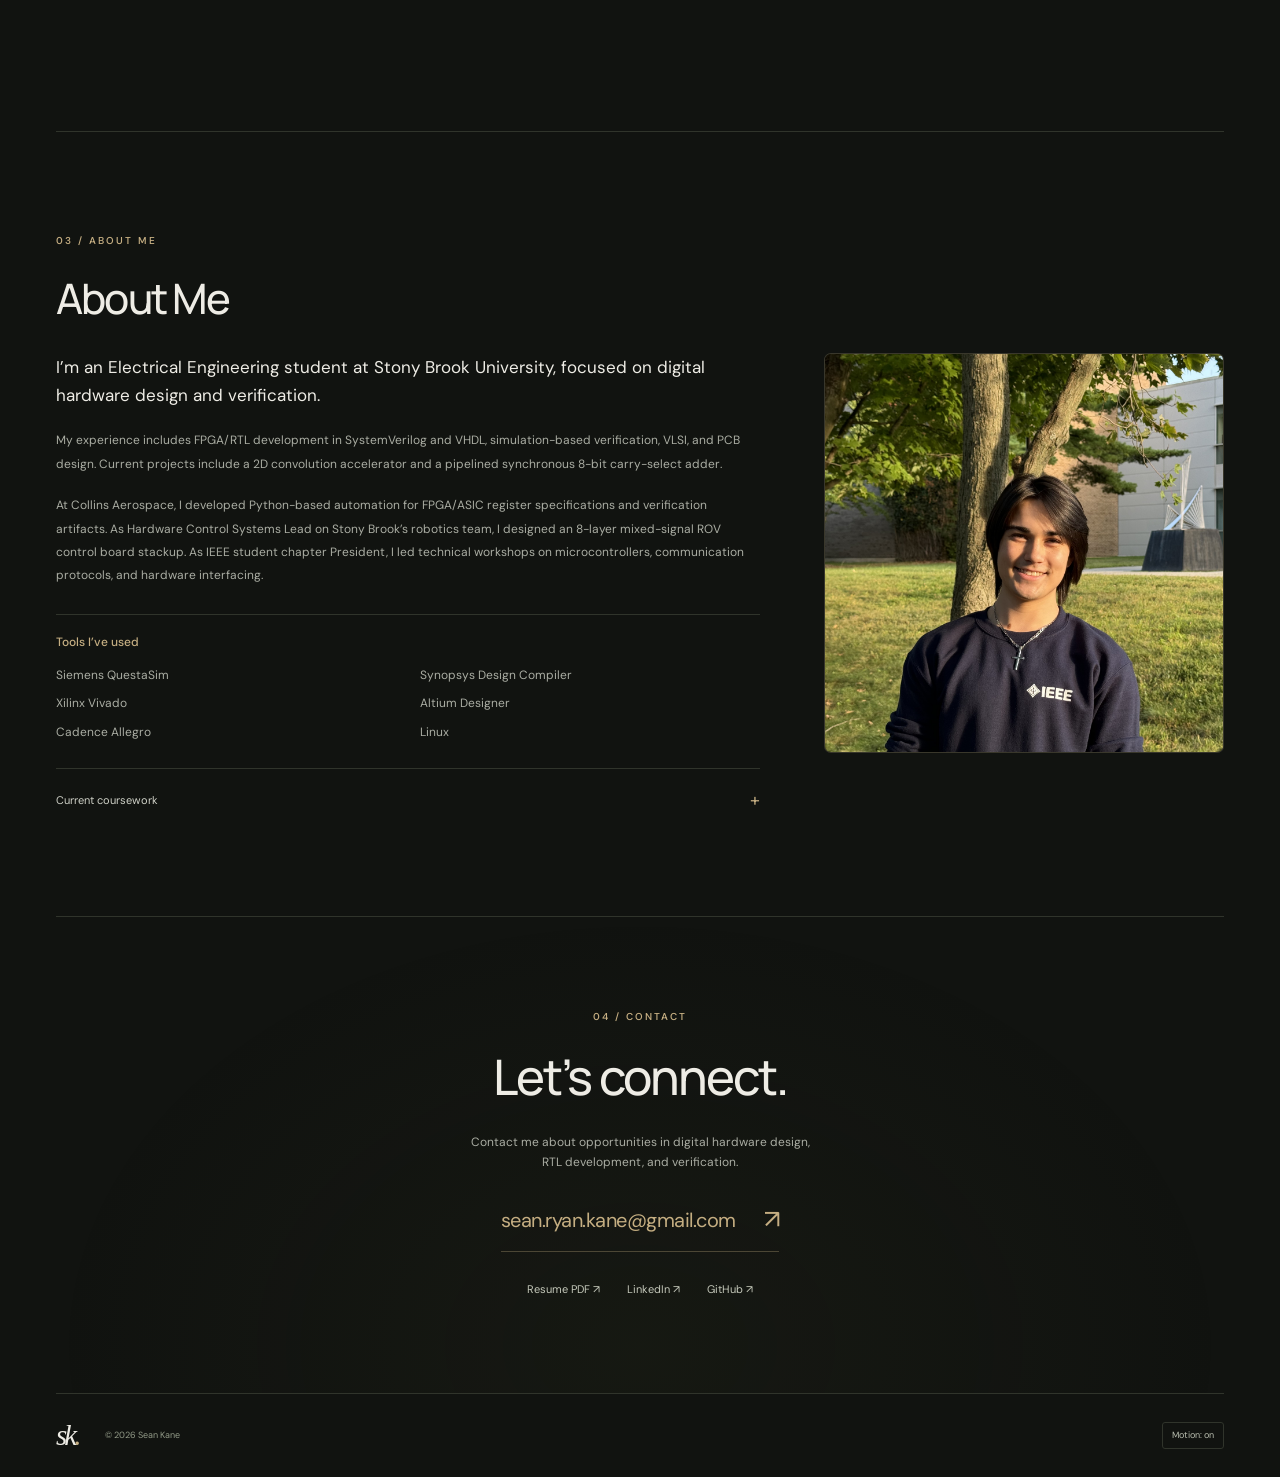
==== commit a8f6aad1: "Simplify homepage project copy and subtly brighten background particles" ====
--- a/index.html
+++ b/index.html
@@ -13,7 +13,7 @@
   <title>Sean Kane — Digital Hardware Design & Verification</title>
   <link rel="icon" type="image/svg+xml" href="assets/favicon.svg">
   <link rel="stylesheet" href="styles.css?v=20260907-evidence">
-  <script src="script.js?v=20260907-evidence" defer></script>
+  <script src="script.js?v=20260907-dots" defer></script>
 </head>
 <body>
   <a class="skip-link" href="#main">Skip to content</a>
@@ -53,11 +53,11 @@
           <circle class="signal signal-one" cx="94" cy="112" r="3" fill="#d9c49c"/><circle class="signal signal-two" cx="433" cy="329" r="3" fill="#d9c49c"/>
         </svg>
       </div>
-      <div class="hero-bottom"><a href="#work">View my projects <span aria-hidden="true">↓</span></a><span>FPGA / RTL &nbsp; · &nbsp; VLSI &nbsp; · &nbsp; PCB DESIGN</span></div>
+      <div class="hero-bottom"><span>FPGA / RTL &nbsp; · &nbsp; VLSI</span></div>
     </section>
 
     <section class="work section-shell section-pad" id="work" aria-labelledby="work-title">
-      <div class="section-heading"><div><p class="eyebrow section-index">01 / Projects</p><h2 id="work-title">My Projects</h2></div><p>Projects in digital hardware design,<br class="desktop-break"> verification, and circuit design.</p></div>
+      <div class="section-heading"><div><p class="eyebrow section-index">01 / Projects</p><h2 id="work-title">My Projects</h2></div></div>
       <div class="filters" role="group" aria-label="Filter projects"><button type="button" class="filter active" aria-pressed="true" data-filter="all">All work <span>04</span></button><button type="button" class="filter" aria-pressed="false" data-filter="rtl">FPGA & RTL</button><button type="button" class="filter" aria-pressed="false" data-filter="vlsi">VLSI</button><button type="button" class="filter" aria-pressed="false" data-filter="pcb">PCB design</button></div>
       <p id="filter-status" class="sr-only" aria-live="polite"></p>
       <div class="project-grid">
